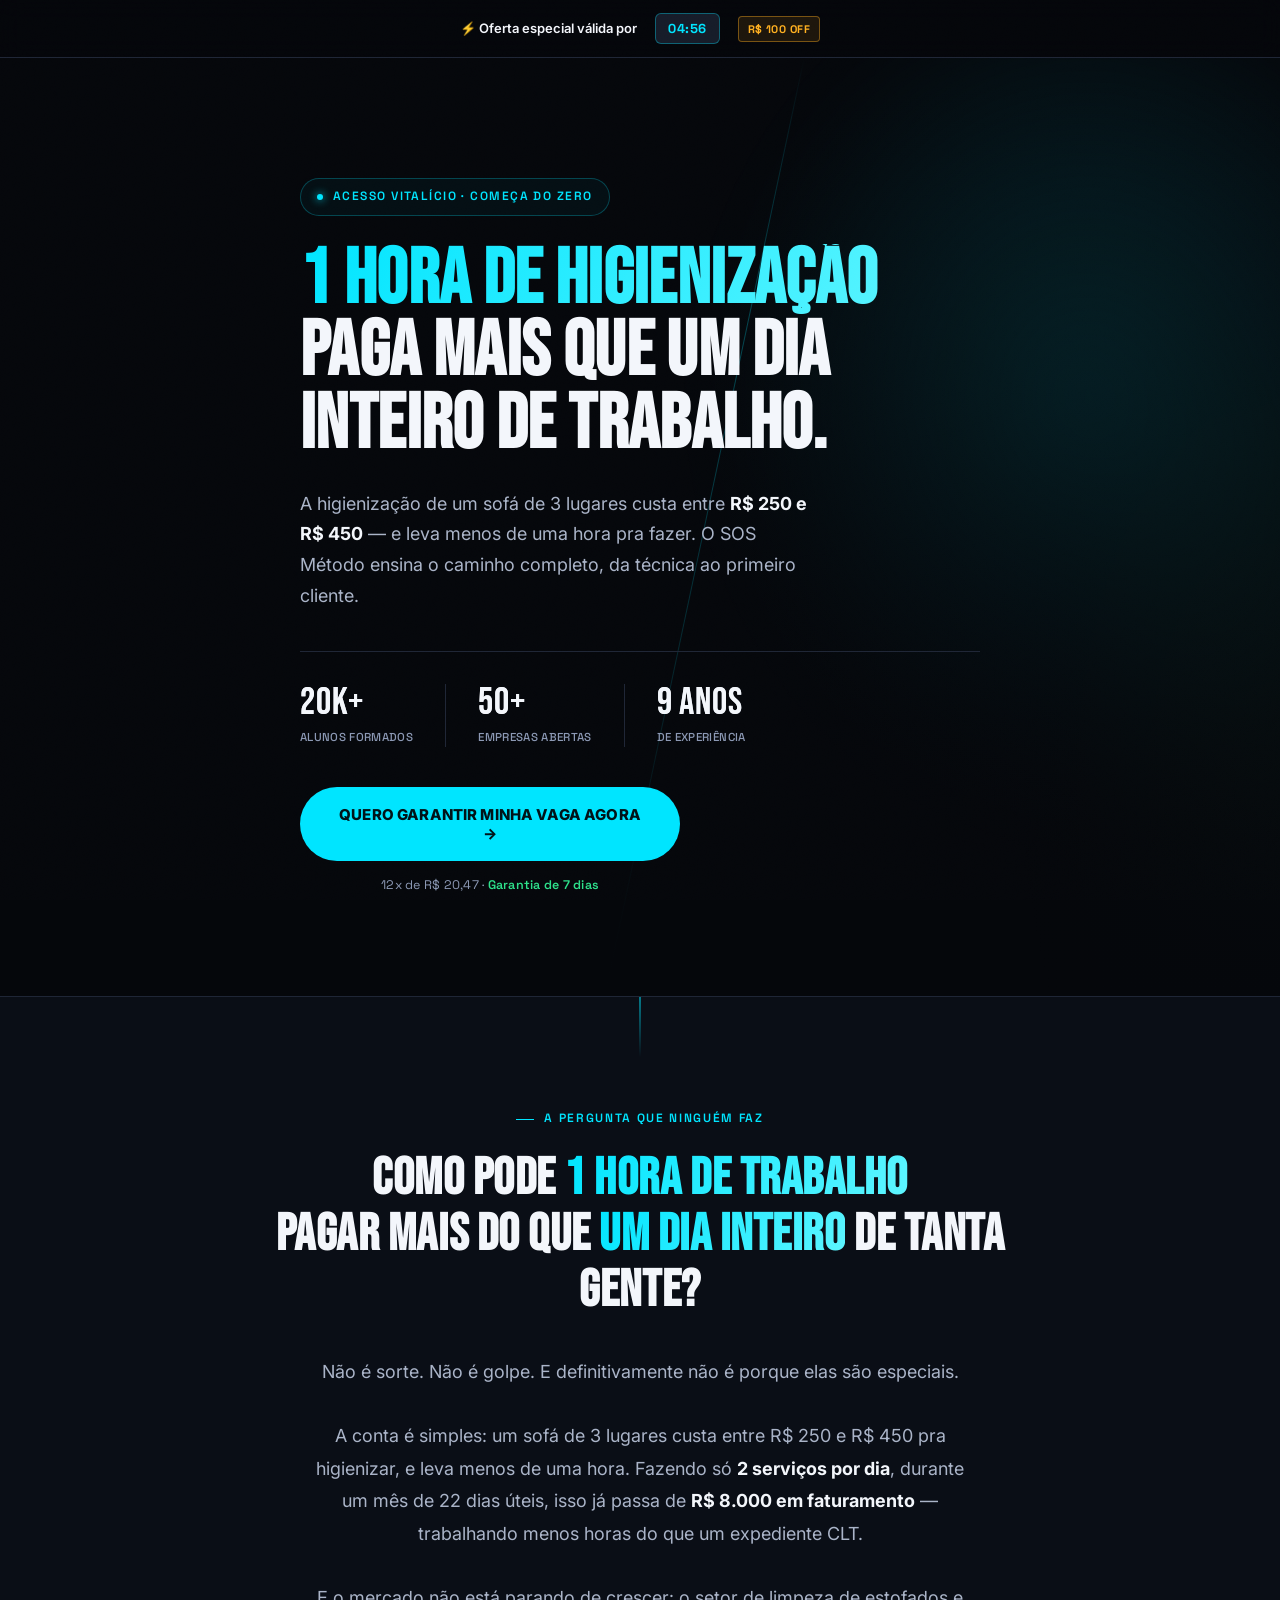
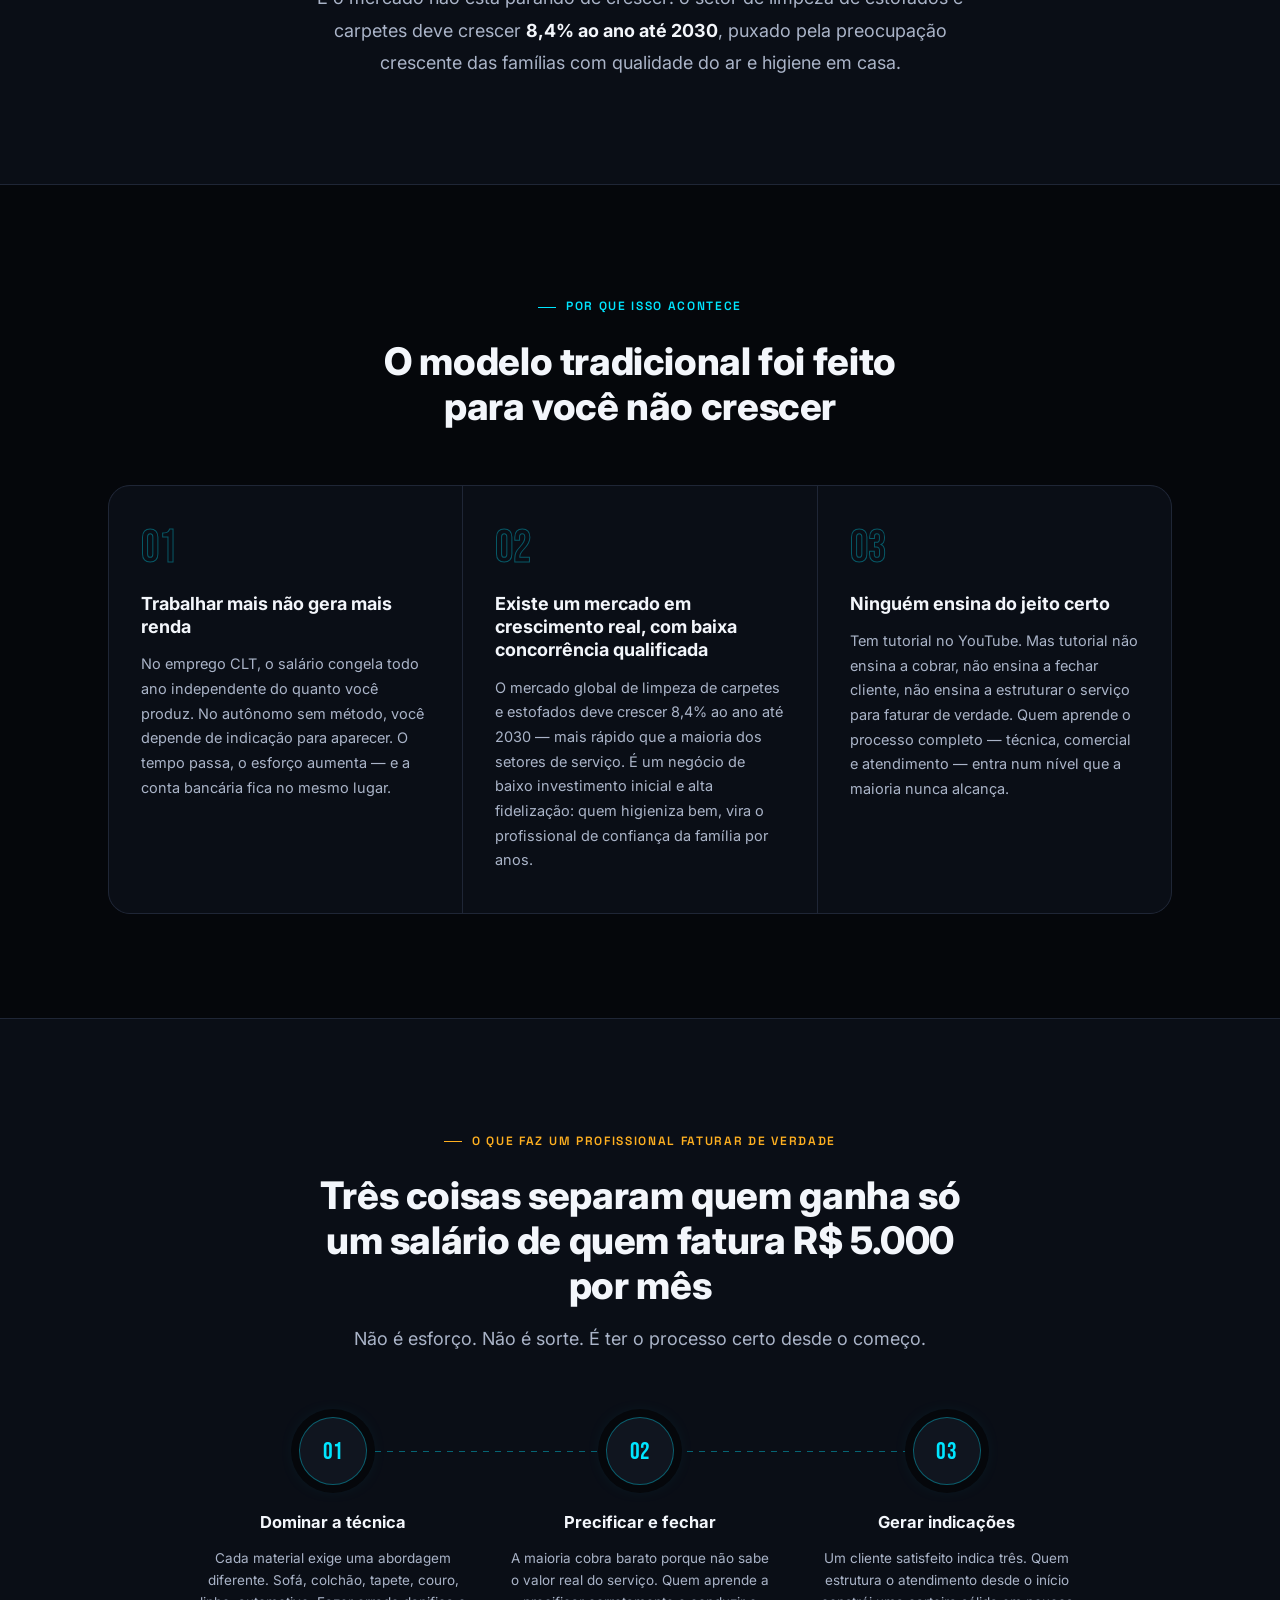
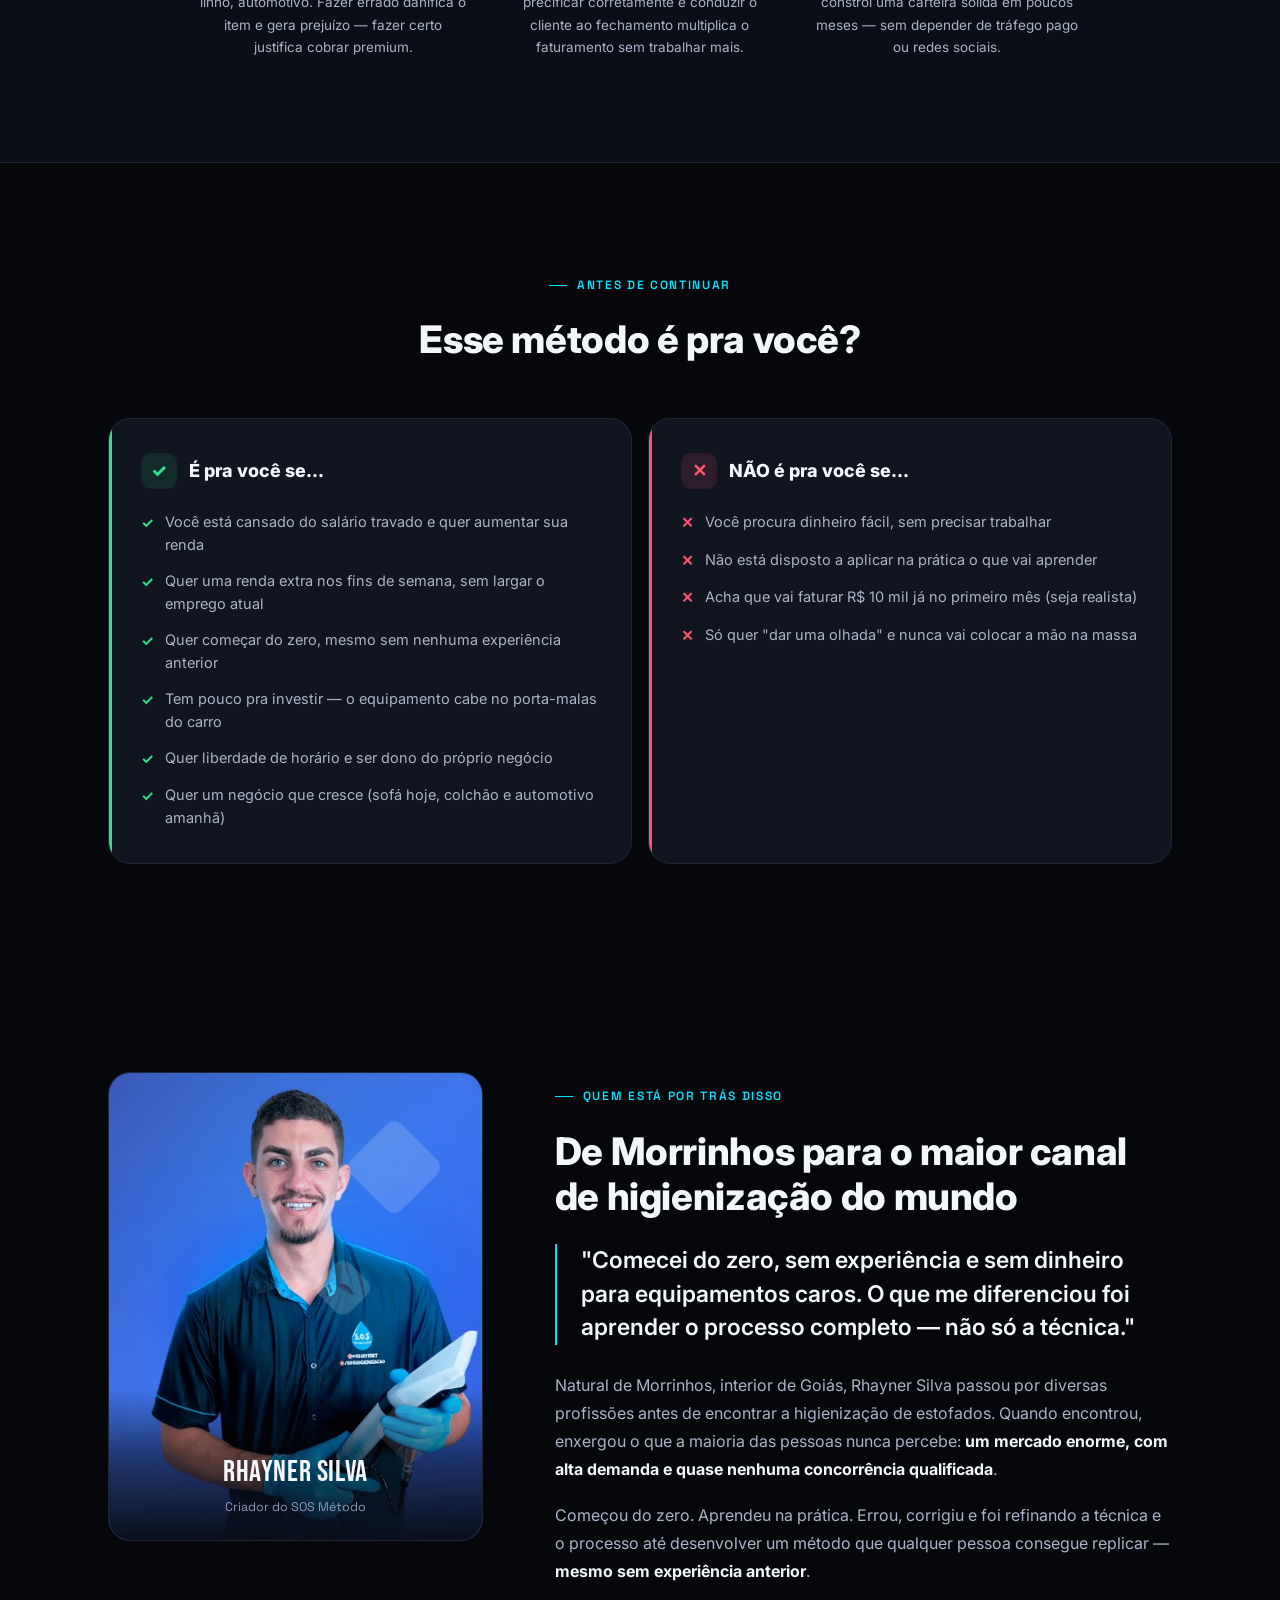
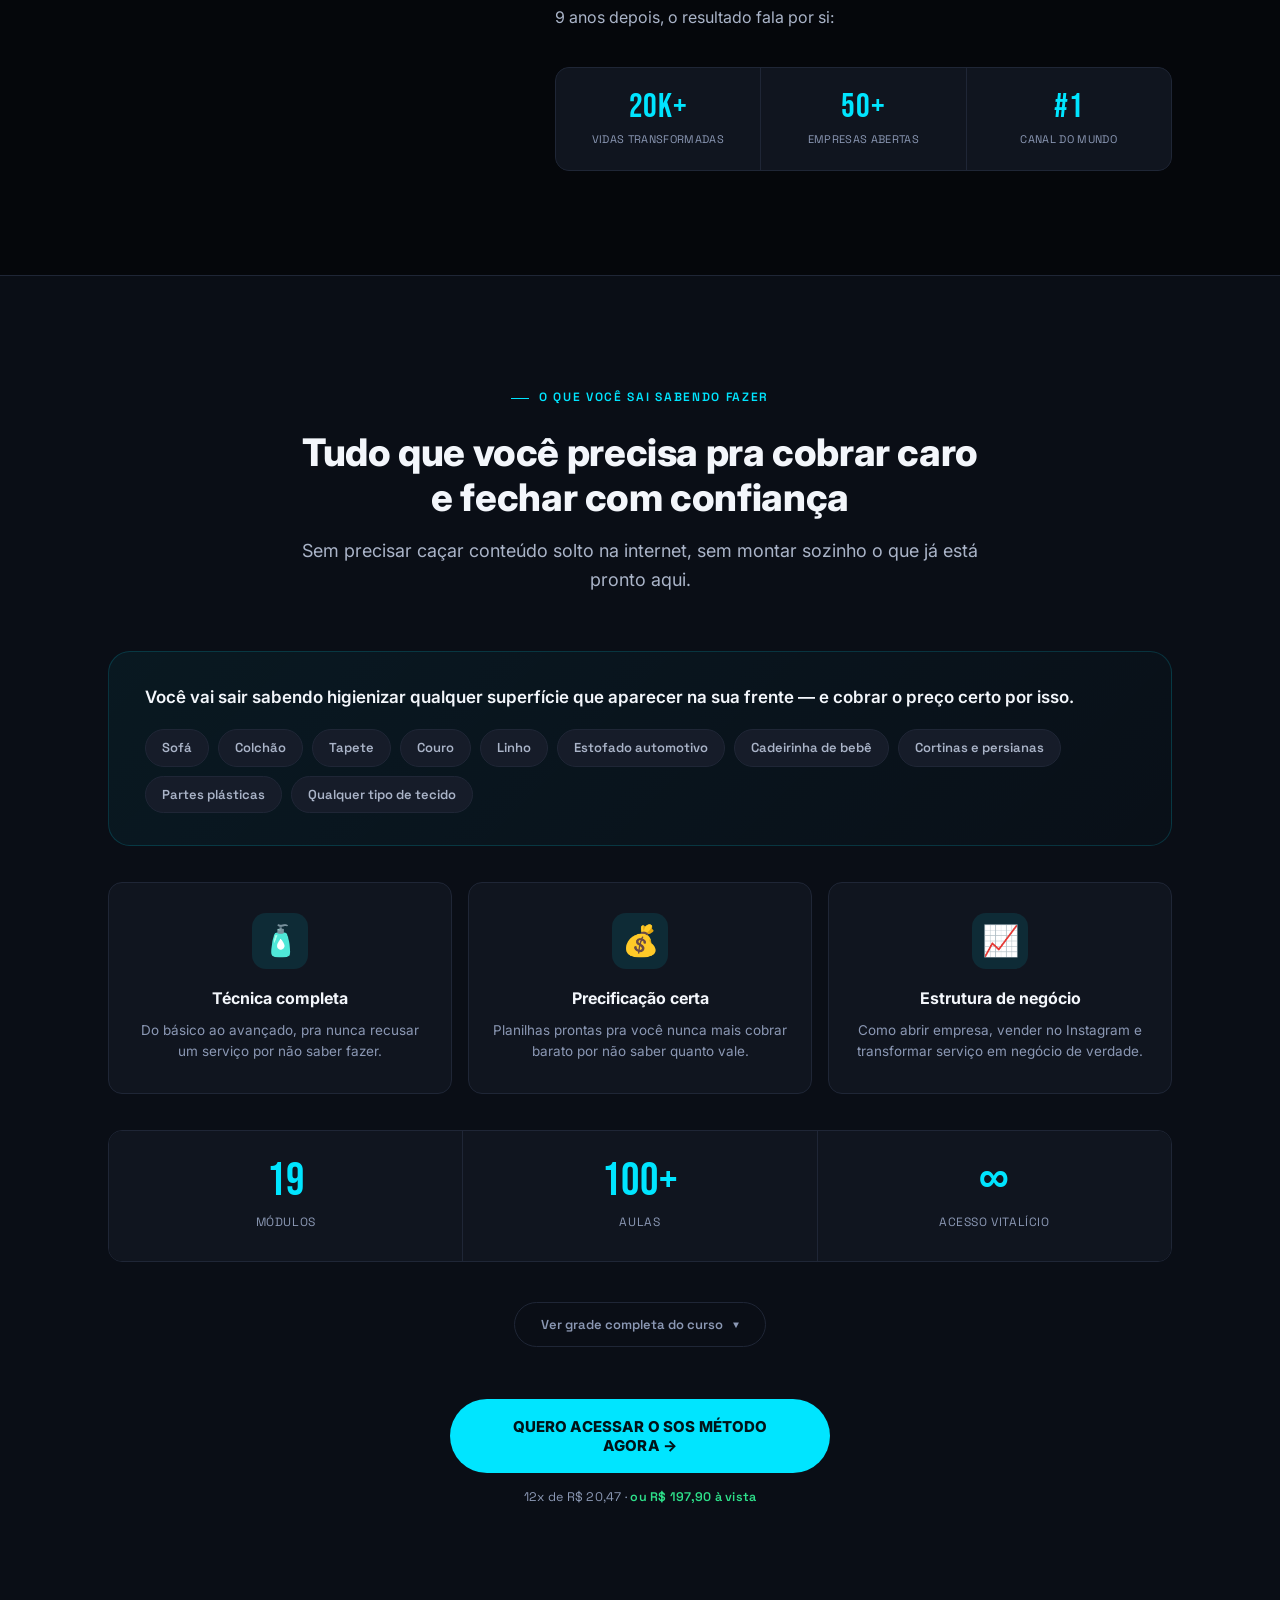
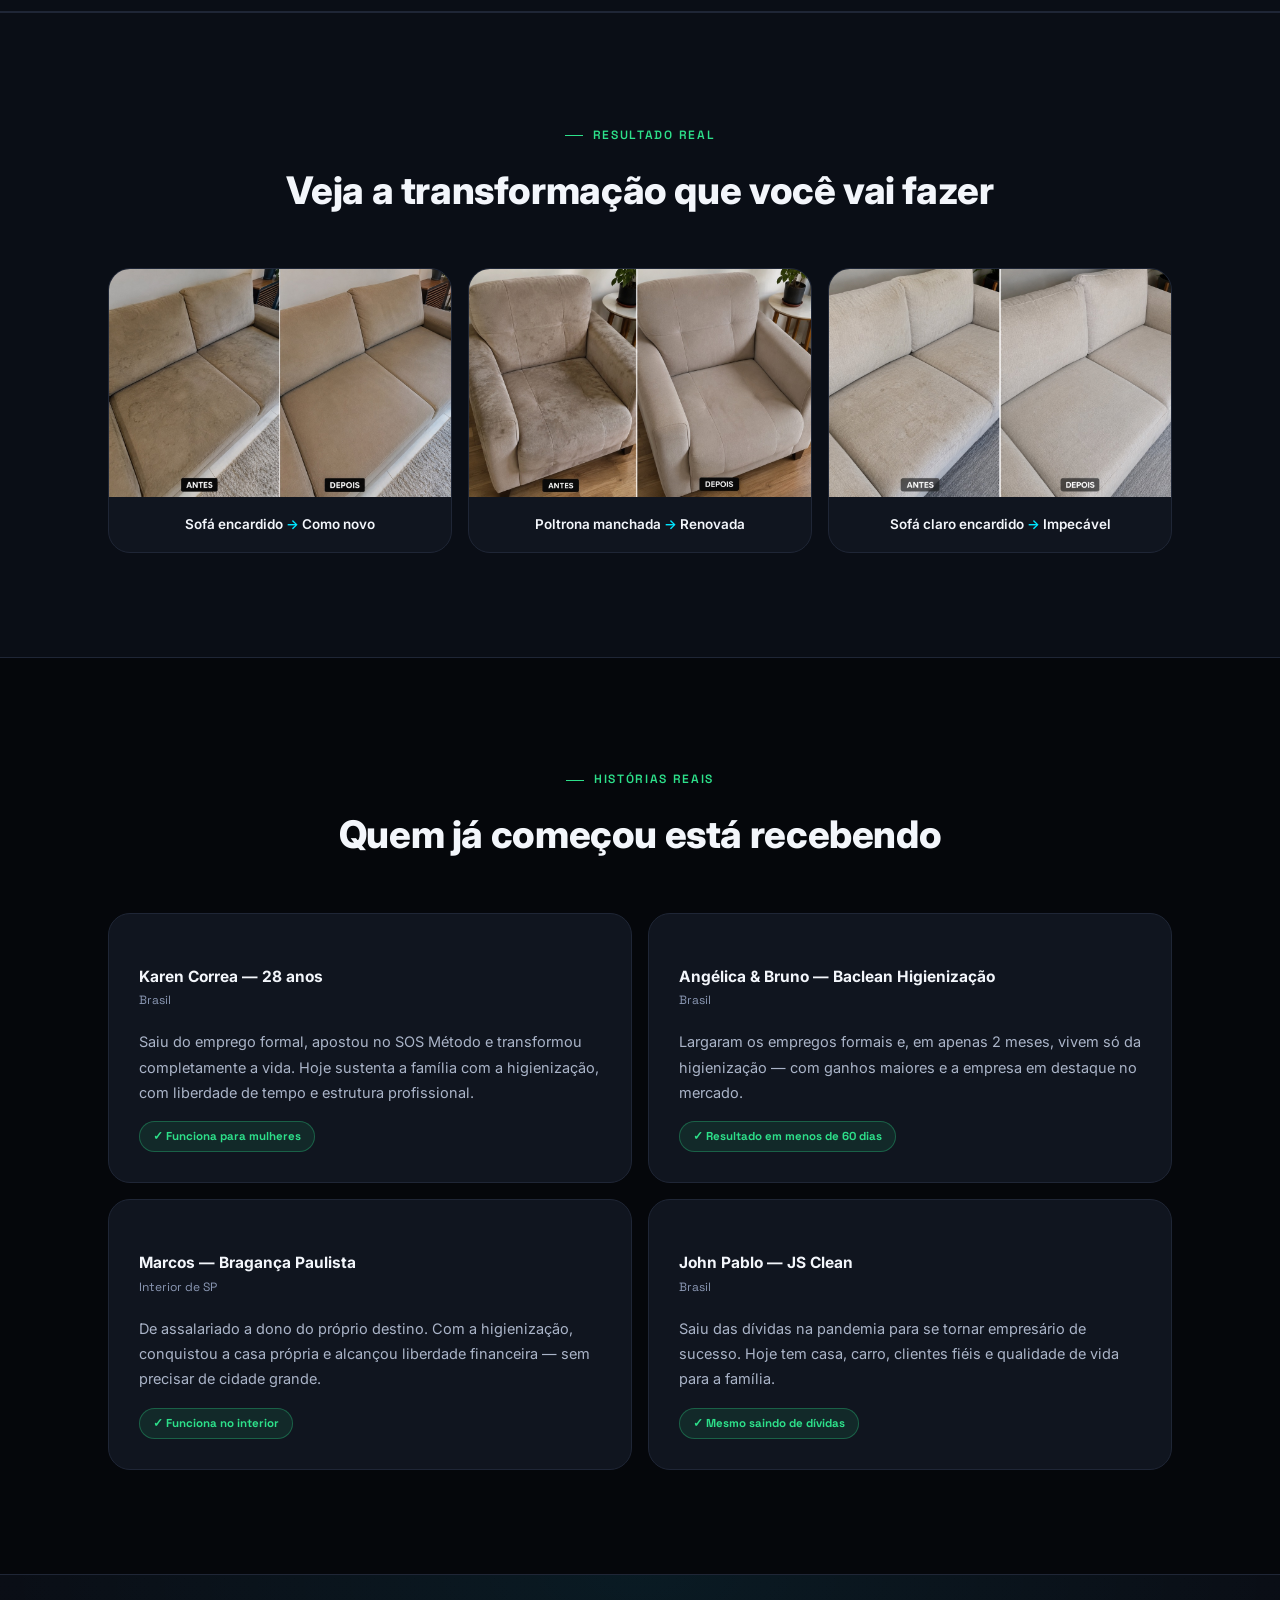
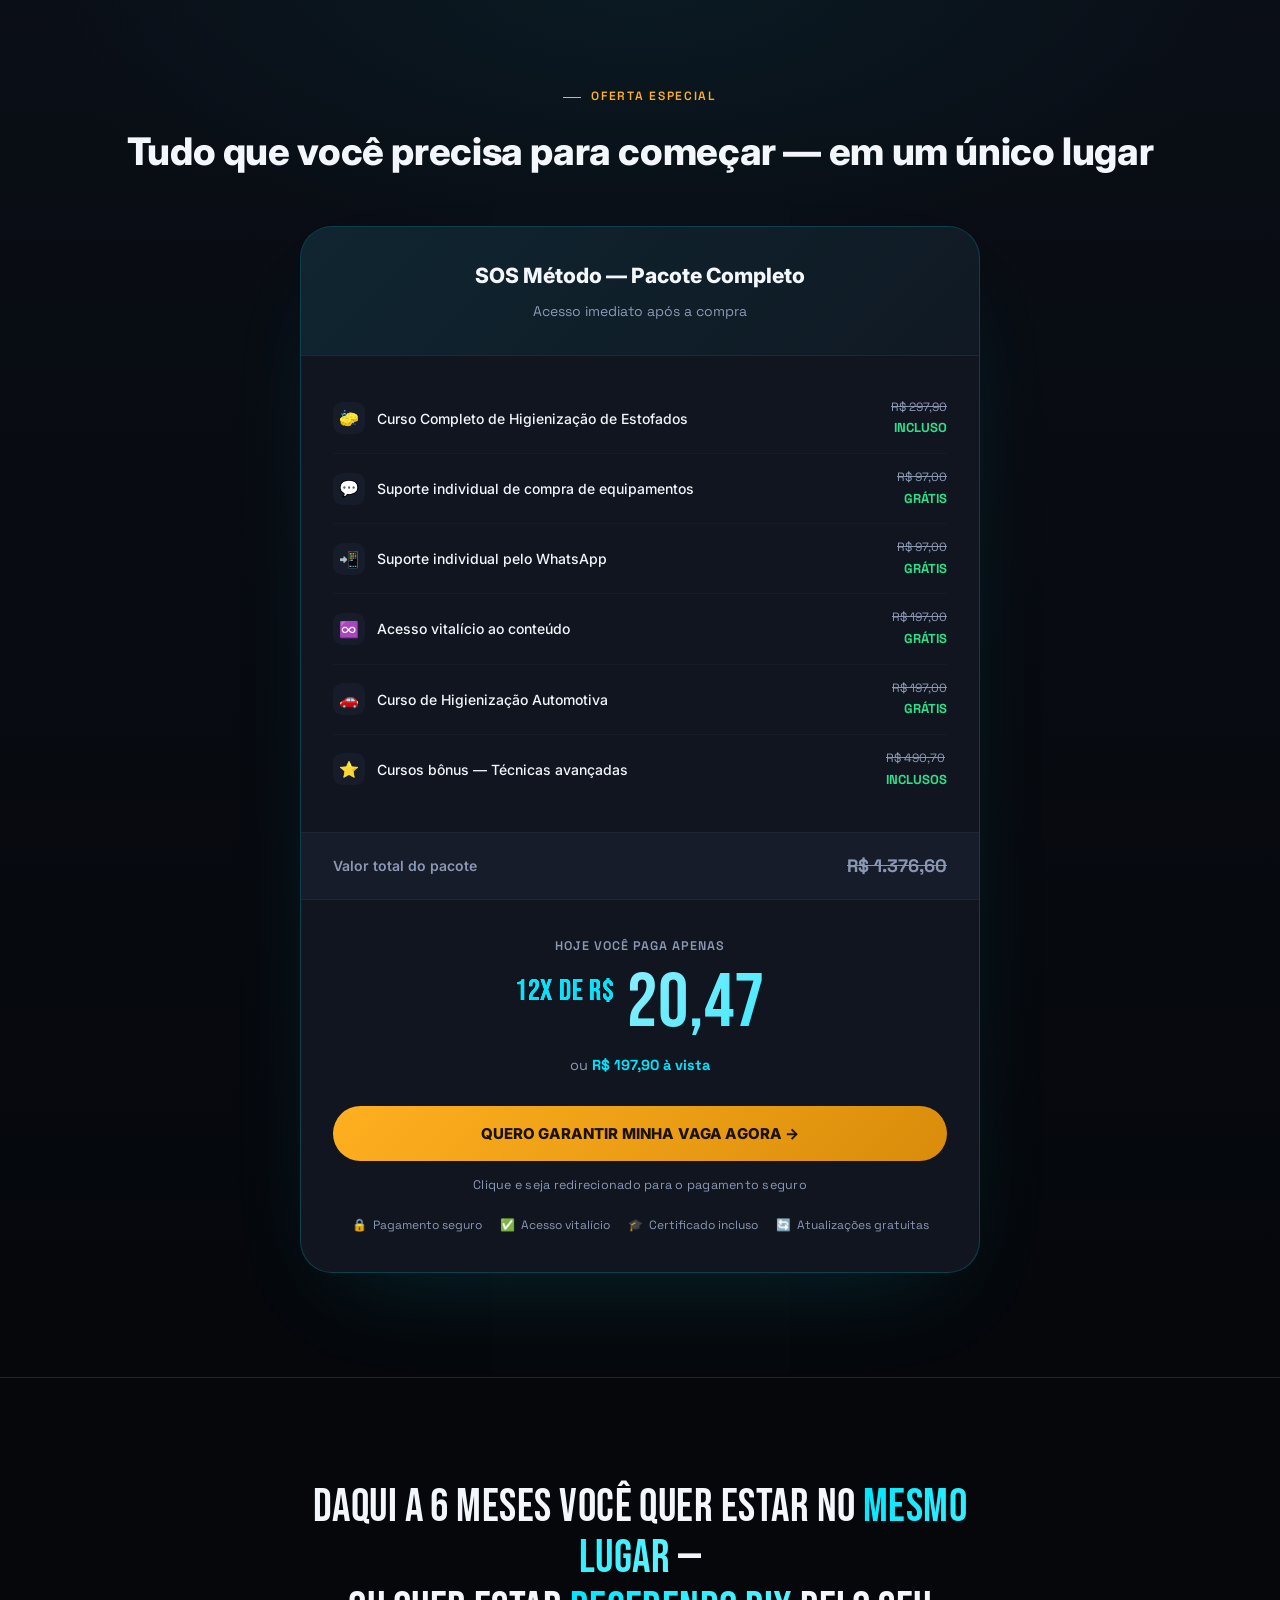
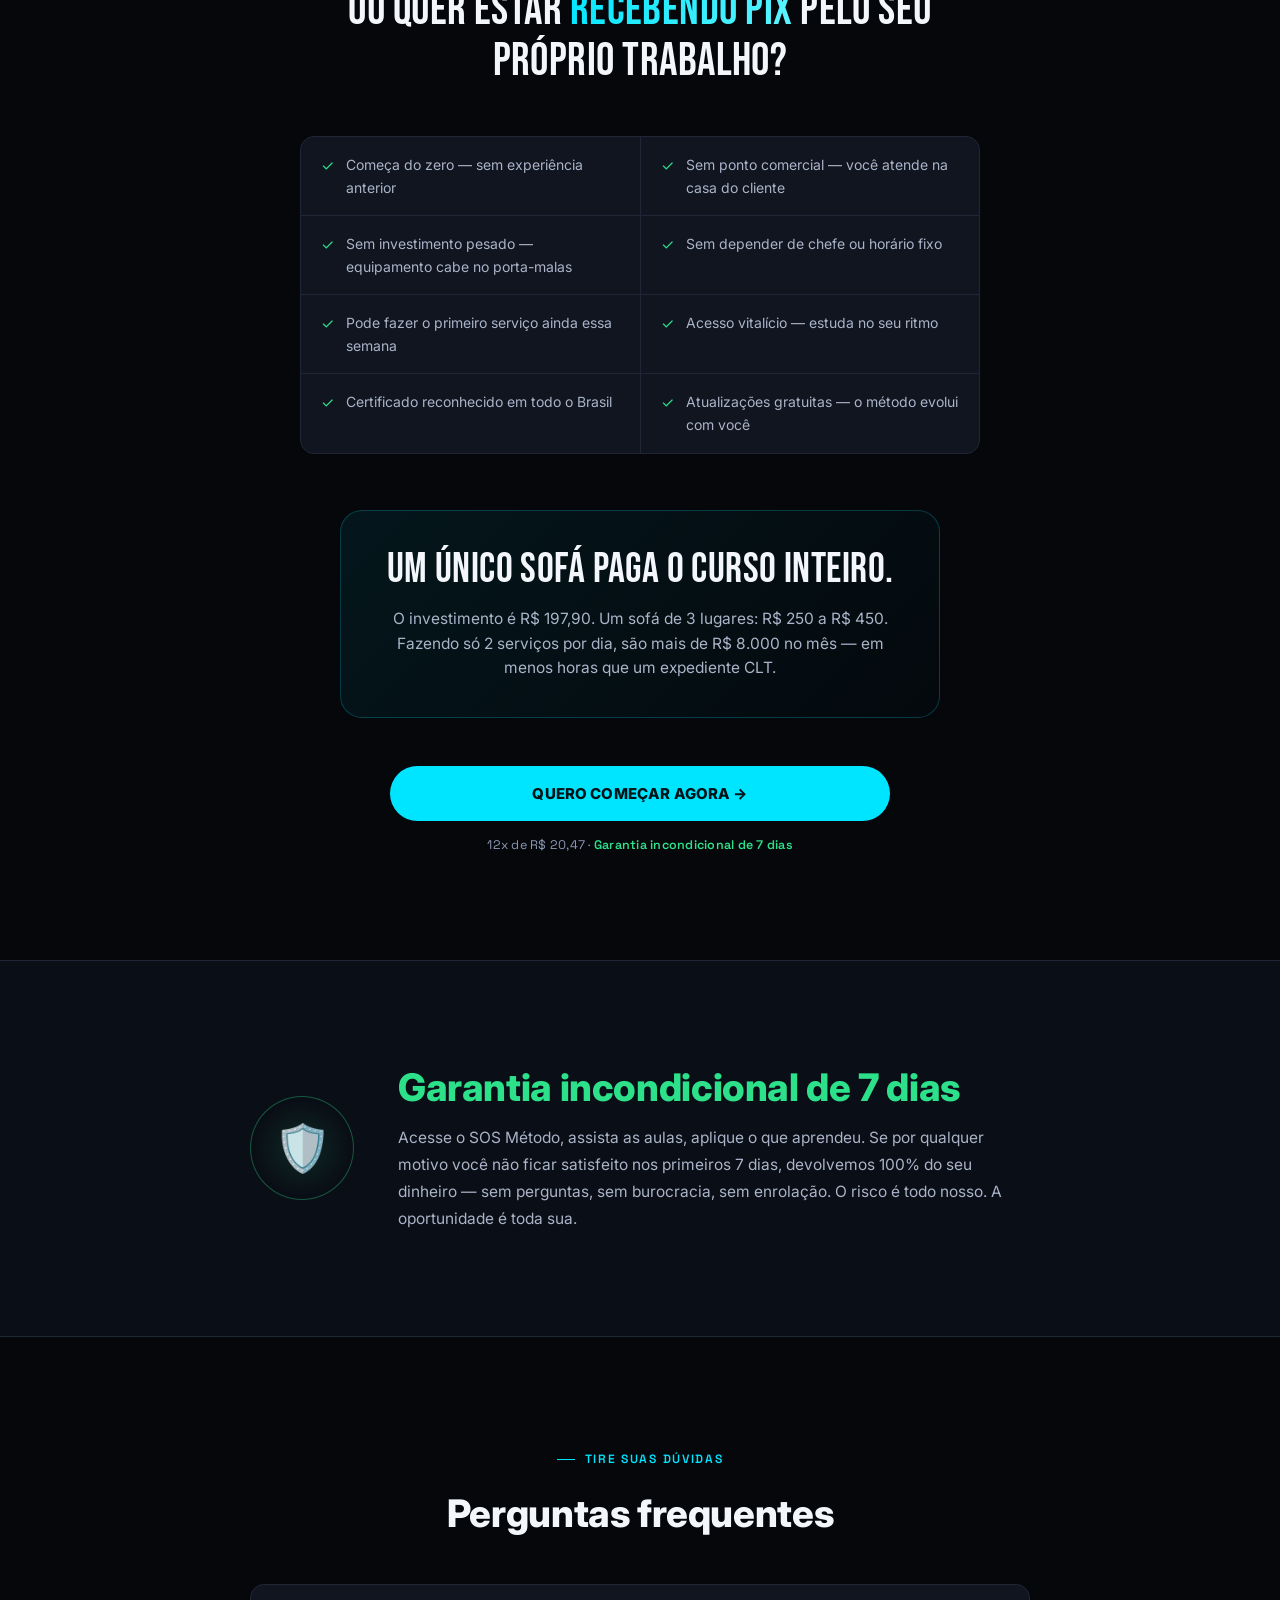
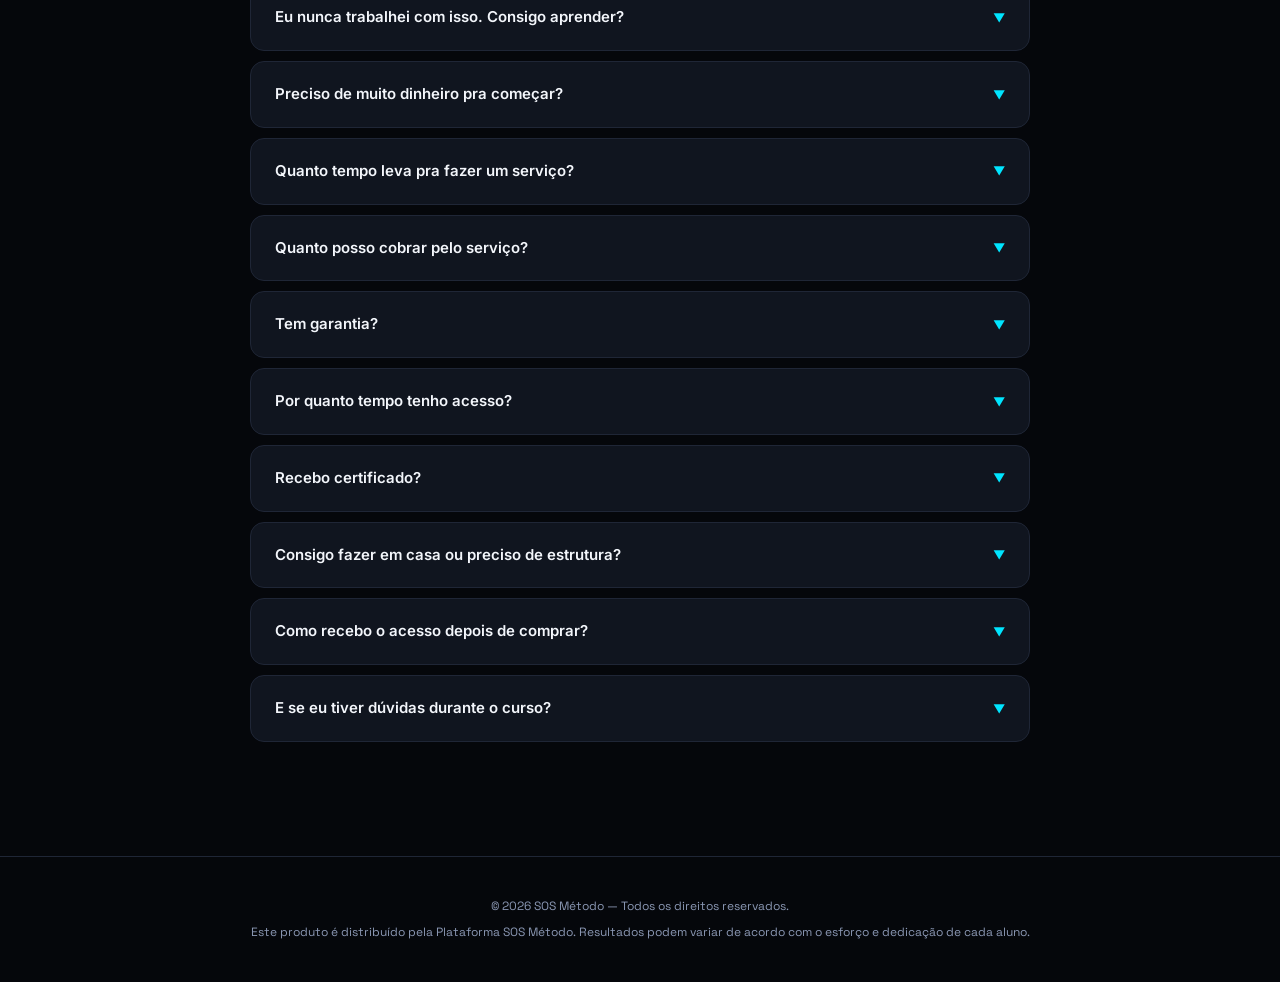
==== index.html @ 7d91fde2 "Ajusta bonus: remove CNPJ e Tapete, adiciona Acesso vitalicio, recalcula total Co-Authored-By: Claud" ====
<!DOCTYPE html>
<html lang="pt-BR">
<head>
<meta charset="UTF-8">
<meta name="viewport" content="width=device-width, initial-scale=1.0">
<title>SOS Método — De um sofá sujo a R$ 250 no bolso</title>
<meta name="description" content="Aprenda a higienizar sofás, colchões e estofados e fature de R$ 250 a R$ 450 por serviço — mesmo começando do zero. Método completo, do equipamento ao primeiro cliente, com acesso vitalício.">
<!-- Meta Pixel Code -->
<script>
!function(f,b,e,v,n,t,s)
{if(f.fbq)return;n=f.fbq=function(){n.callMethod?
n.callMethod.apply(n,arguments):n.queue.push(arguments)};
if(!f._fbq)f._fbq=n;n.push=n;n.loaded=!0;n.version='2.0';
n.queue=[];t=b.createElement(e);t.async=!0;
t.src=v;s=b.getElementsByTagName(e)[0];
s.parentNode.insertBefore(t,s)}(window, document,'script',
'https://connect.facebook.net/en_US/fbevents.js');
fbq('init', '424747819483688');
fbq('track', 'PageView');
</script>
<noscript><img height="1" width="1" style="display:none"
src="https://www.facebook.com/tr?id=424747819483688&ev=PageView&noscript=1"
/></noscript>
<!-- End Meta Pixel Code -->
<link rel="preconnect" href="https://fonts.googleapis.com">
<link rel="preconnect" href="https://fonts.gstatic.com" crossorigin>
<link rel="preload" as="image" href="bg-mobile.jpg" media="(max-width:768px)" fetchpriority="high">
<link rel="preload" as="style" href="https://fonts.googleapis.com/css2?family=Bebas+Neue&family=Space+Grotesk:wght@400;500;600;700&family=Inter:wght@400;500;600;700;800;900&display=swap" onload="this.onload=null;this.rel='stylesheet'">
<noscript><link rel="stylesheet" href="https://fonts.googleapis.com/css2?family=Bebas+Neue&family=Space+Grotesk:wght@400;500;600;700&family=Inter:wght@400;500;600;700;800;900&display=swap"></noscript>
<style>
/* ═══════════════════════════════════════════════════════
   DESIGN SYSTEM — SOS Método
═══════════════════════════════════════════════════════ */
:root{
  --void:      #05070b;
  --ink:       #0a0e16;
  --ink2:      #10151f;
  --ink3:      #161c29;
  --line:      #1f2636;
  --line-soft: #161b27;
  --text:      #aab4c8;
  --text-dim:  #8b98b4;
  --white:     #f3f6fb;
  --aqua:      #00e5ff;
  --aqua-deep: #00a8c4;
  --aqua-dim:  rgba(0,229,255,.10);
  --aqua-glow: rgba(0,229,255,.35);
  --gold:      #ffb020;
  --gold-deep: #d98c0a;
  --gold-dim:  rgba(255,176,32,.10);
  --green:     #2de08a;
  --green-dim: rgba(45,224,138,.10);
  --r-sm: 8px;
  --r-md: 14px;
  --r-lg: 22px;
  --r-xl: 32px;
  --ease: cubic-bezier(.16,1,.3,1);
}

*,*::before,*::after{box-sizing:border-box;margin:0;padding:0}
html{scroll-behavior:smooth;overflow-x:hidden}
body{
  background:var(--void);
  color:var(--text);
  font-family:'Inter',sans-serif;
  font-size:16px;
  line-height:1.65;
  -webkit-font-smoothing:antialiased;
  overflow-x:hidden;
  max-width:100%;
  position:relative;
}
img{max-width:100%;display:block}
a{color:inherit;text-decoration:none}
::selection{background:var(--aqua);color:#000}

body::before{
  content:'';
  position:fixed;inset:0;
  pointer-events:none;
  z-index:999;
  opacity:.035;
  background-image:url("data:image/svg+xml,%3Csvg xmlns='http://www.w3.org/2000/svg' width='120' height='120'%3E%3Cfilter id='n'%3E%3CfeTurbulence type='fractalNoise' baseFrequency='0.9' numOctaves='2' stitchTiles='stitch'/%3E%3C/filter%3E%3Crect width='100%25' height='100%25' filter='url(%23n)'/%3E%3C/svg%3E");
  mix-blend-mode:overlay;
}

.display{font-family:'Bebas Neue',sans-serif;letter-spacing:.01em;line-height:.96;color:var(--white)}
.mono{font-family:'Space Grotesk',monospace;letter-spacing:.02em}
h2{font-size:clamp(26px,3.4vw,38px);font-weight:800;color:var(--white);line-height:1.18;letter-spacing:-.01em}
p{color:var(--text)}
strong{color:var(--white);font-weight:700}

.wrap{max-width:1120px;margin:0 auto;padding:0 28px}
.wrap-sm{max-width:760px;margin:0 auto;padding:0 28px}
.center{text-align:center}
section{padding:104px 0;position:relative}

.eyebrow{
  display:inline-flex;align-items:center;gap:10px;
  font-family:'Space Grotesk',monospace;
  font-size:12px;font-weight:600;letter-spacing:.14em;
  text-transform:uppercase;color:var(--aqua);margin-bottom:22px;
}
.eyebrow::before{content:'';width:18px;height:1px;background:var(--aqua)}
.eyebrow.gold{color:var(--gold)}
.eyebrow.gold::before{background:var(--gold)}
.eyebrow.green{color:var(--green)}
.eyebrow.green::before{background:var(--green)}

.btn{
  position:relative;
  display:inline-flex;align-items:center;justify-content:center;gap:10px;
  background:var(--aqua);
  color:#001318;font-weight:800;font-size:15px;
  padding:18px 36px;border-radius:100px;
  border:none;cursor:pointer;
  transition:transform .25s var(--ease), box-shadow .25s var(--ease);
  width:100%;letter-spacing:.01em;font-family:'Inter',sans-serif;
  box-shadow:0 0 0 0 rgba(0,229,255,0);
}
.btn::after{
  content:'';position:absolute;inset:-2px;border-radius:100px;
  background:linear-gradient(135deg,var(--aqua),var(--green));
  opacity:0;z-index:-1;transition:opacity .3s;
}
.btn:hover{transform:translateY(-2px);box-shadow:0 8px 32px rgba(0,229,255,.35)}
.btn:hover::after{opacity:.5}
.btn.gold{background:linear-gradient(135deg,var(--gold),var(--gold-deep));color:#1a1100}
.btn.gold:hover{box-shadow:0 8px 32px rgba(255,176,32,.4)}

.btn-sub{text-align:center;margin-top:14px;font-size:12.5px;color:var(--text-dim);font-family:'Space Grotesk',monospace;letter-spacing:.02em}
.btn-sub span{color:var(--green);font-weight:600}

.reveal{opacity:0;transform:translateY(32px);transition:opacity .8s var(--ease), transform .8s var(--ease)}
.reveal.visible{opacity:1;transform:translateY(0)}
.reveal-stagger.visible{transition-delay:var(--d,0s)}
@media (prefers-reduced-motion: reduce){.reveal{opacity:1;transform:none;transition:none}}

/* TOPBAR */
#topbar{
  border-bottom:1px solid var(--line);
  padding:13px 24px;
  display:flex;align-items:center;justify-content:center;gap:18px;
  font-size:13px;font-weight:600;color:var(--white);
  position:sticky;top:0;z-index:100;
  backdrop-filter:blur(12px);
  background:rgba(5,7,11,.85);
}
#topbar .timer{
  font-family:'Space Grotesk',monospace;
  background:var(--ink3);border:1px solid var(--aqua-glow);color:var(--aqua);
  font-weight:700;padding:4px 12px;border-radius:6px;
  font-size:13px;font-variant-numeric:tabular-nums;letter-spacing:.04em;
}
#topbar .tag-off{
  font-family:'Space Grotesk',monospace;
  background:var(--gold-dim);border:1px solid rgba(255,176,32,.4);color:var(--gold);
  font-size:11px;font-weight:700;padding:3px 9px;border-radius:4px;letter-spacing:.04em;
}

/* HERO */
#hero{position:relative;overflow:hidden;padding:120px 0 100px;min-height:92vh;display:flex;align-items:center}
.hero-sweep{
  position:absolute;top:-20%;right:-15%;width:75%;height:140%;
  background:
    radial-gradient(ellipse 60% 50% at 60% 40%, rgba(0,229,255,.16) 0%, transparent 65%),
    radial-gradient(ellipse 40% 60% at 80% 70%, rgba(45,224,138,.08) 0%, transparent 60%);
  filter:blur(40px);pointer-events:none;
  animation:sweepDrift 18s ease-in-out infinite alternate;
}
@keyframes sweepDrift{0%{transform:translate(0,0) scale(1)}100%{transform:translate(-3%,2%) scale(1.05)}}
.hero-sweep-line{
  position:absolute;top:0;left:55%;width:1px;height:100%;
  background:linear-gradient(180deg,transparent,rgba(0,229,255,.4) 30%,rgba(0,229,255,.4) 70%,transparent);
  transform:skewX(-12deg);pointer-events:none;
}
#hero::before{content:'';position:absolute;inset:0;background:linear-gradient(180deg,transparent 0%,var(--void) 100%);pointer-events:none;z-index:1}
.hero-grid{display:grid;grid-template-columns:1fr;max-width:680px;gap:0;position:relative;z-index:2}
.hero-kicker{
  display:inline-flex;align-items:center;gap:10px;
  font-family:'Space Grotesk',monospace;
  font-size:12px;font-weight:600;letter-spacing:.12em;text-transform:uppercase;
  color:var(--aqua);margin-bottom:28px;padding:8px 16px;
  border:1px solid rgba(0,229,255,.25);border-radius:100px;background:rgba(0,229,255,.04);width:fit-content;
}
.hero-kicker .dot{width:6px;height:6px;background:var(--aqua);border-radius:50%;box-shadow:0 0 8px var(--aqua);animation:pulse 2s ease-in-out infinite}
@keyframes pulse{0%,100%{opacity:1;transform:scale(1)}50%{opacity:.4;transform:scale(.7)}}
.hero-headline{font-family:'Bebas Neue',sans-serif;font-size:clamp(48px,6vw,80px);letter-spacing:.005em;line-height:.94;color:var(--white);margin-bottom:28px}
.hero-headline .accent{
  background:linear-gradient(120deg,var(--aqua) 0%,#5ff5ff 50%,var(--aqua) 100%);
  background-size:200% auto;-webkit-background-clip:text;background-clip:text;-webkit-text-fill-color:transparent;
  animation:shineText 6s linear infinite;display:block;
}
@keyframes shineText{to{background-position:200% center}}
.hero-sub{font-size:18px;line-height:1.7;color:var(--text);max-width:520px;margin-bottom:40px}
.hero-sub strong{color:var(--white)}
.hero-stats{display:flex;gap:0;margin-bottom:40px;padding-top:32px;border-top:1px solid var(--line)}
.stat-item{padding-right:32px;margin-right:32px;border-right:1px solid var(--line)}
.stat-item:last-child{border-right:none;margin-right:0;padding-right:0}
.stat-item .num{font-family:'Bebas Neue',sans-serif;font-size:38px;letter-spacing:.02em;color:var(--white);line-height:1;background:linear-gradient(135deg,var(--white),var(--text));-webkit-background-clip:text;background-clip:text}
.stat-item .lbl{font-family:'Space Grotesk',monospace;font-size:11.5px;color:var(--text-dim);font-weight:500;margin-top:6px;letter-spacing:.03em;text-transform:uppercase}
.hero-cta-wrap{max-width:380px}

/* PARADOX */
#paradox{background:var(--ink);border-top:1px solid var(--line);border-bottom:1px solid var(--line);position:relative}
#paradox::before{content:'';position:absolute;top:0;left:50%;transform:translateX(-50%);width:1px;height:60px;background:linear-gradient(180deg,var(--aqua),transparent)}
.paradox-inner{max-width:820px;margin:0 auto;padding:0 28px;text-align:center}
.paradox-question{font-family:'Bebas Neue',sans-serif;font-size:clamp(30px,4.4vw,52px);letter-spacing:.01em;line-height:1.08;color:var(--white);margin-bottom:36px}
.paradox-question em{font-style:normal;background:linear-gradient(120deg,var(--aqua),#5ff5ff);-webkit-background-clip:text;background-clip:text;-webkit-text-fill-color:transparent}
.paradox-body{font-size:18px;line-height:1.8;color:var(--text);max-width:660px;margin:0 auto}
.paradox-body strong{color:var(--white)}

/* TESE */
#tese{background:var(--void)}
#tese .tese-grid{display:grid;grid-template-columns:1fr 1fr 1fr;gap:1px;margin-top:56px;background:var(--line);border-radius:var(--r-lg);overflow:hidden;border:1px solid var(--line)}
.tese-card{background:var(--ink);padding:40px 32px;position:relative;transition:background .3s}
.tese-card:hover{background:var(--ink2)}
.tese-card .tnum{font-family:'Bebas Neue',sans-serif;font-size:46px;color:transparent;-webkit-text-stroke:1px rgba(0,229,255,.35);line-height:1;margin-bottom:20px;display:block}
.tese-card h3{margin:0 0 14px;font-size:18px;color:var(--white);font-weight:700;line-height:1.3}
.tese-card p{font-size:14.5px;line-height:1.7}

/* MECANISMO */
#mecanismo{background:var(--ink);border-top:1px solid var(--line);border-bottom:1px solid var(--line);position:relative}
.mec-intro{max-width:680px;margin:0 auto 64px;text-align:center}
.mec-intro p{font-size:18px;margin-top:16px}
.mec-steps{display:grid;grid-template-columns:1fr 1fr 1fr;gap:0;max-width:920px;margin:0 auto;position:relative}
.mec-steps::before{content:'';position:absolute;top:34px;left:calc(16.6% + 18px);right:calc(16.6% + 18px);height:1px;background:repeating-linear-gradient(90deg,var(--aqua) 0 6px,transparent 6px 12px);opacity:.4;z-index:0}
.mec-step{text-align:center;padding:0 20px;position:relative;z-index:1}
.mec-step-circle{
  width:68px;height:68px;border-radius:50%;background:var(--ink2);border:1px solid var(--aqua-glow);
  display:flex;align-items:center;justify-content:center;margin:0 auto 24px;
  font-family:'Bebas Neue',sans-serif;font-size:24px;color:var(--aqua);letter-spacing:.02em;
  box-shadow:0 0 0 8px var(--void), 0 0 24px -8px var(--aqua-glow);transition:transform .3s var(--ease), box-shadow .3s;
}
.mec-step:hover .mec-step-circle{transform:scale(1.08);box-shadow:0 0 0 8px var(--void), 0 0 32px -4px var(--aqua-glow)}
.mec-step h3{font-size:16.5px;margin-bottom:10px;color:var(--white);font-weight:700}
.mec-step p{font-size:13.5px;line-height:1.65}

/* STORY */
#story{background:var(--void)}
#story .story-grid{display:grid;grid-template-columns:.85fr 1.4fr;gap:72px;align-items:start}
.story-avatar{position:relative;background:linear-gradient(165deg,var(--ink2),var(--ink));border:1px solid var(--line);border-radius:var(--r-lg);overflow:hidden;aspect-ratio:4/5;display:flex;align-items:center;justify-content:center;flex-direction:column;gap:18px}
.story-avatar::before{content:'';position:absolute;inset:0;background:radial-gradient(ellipse 80% 60% at 50% 20%,rgba(0,229,255,.1),transparent 70%);z-index:1;pointer-events:none}
.story-photo{position:absolute;inset:0;width:100%;height:100%;object-fit:cover;object-position:center top;z-index:0}
.story-avatar-caption{position:absolute;left:0;right:0;bottom:0;z-index:2;padding:60px 20px 22px;text-align:center;background:linear-gradient(180deg,transparent,rgba(5,7,11,.55) 45%,rgba(5,7,11,.92))}
.story-avatar-icon{font-size:80px;position:relative;filter:drop-shadow(0 8px 24px rgba(0,229,255,.25))}
.story-avatar-name{font-family:'Bebas Neue',sans-serif;font-size:30px;letter-spacing:.02em;color:var(--white);position:relative}
.story-avatar-role{font-size:12.5px;color:var(--text-dim);text-align:center;padding:0 20px;position:relative;font-family:'Space Grotesk',monospace}
.story-content{padding-top:6px}
.story-content .quote{font-size:23px;font-weight:600;color:var(--white);line-height:1.45;margin:26px 0;padding-left:24px;border-left:2px solid var(--aqua);font-family:'Inter',sans-serif}
.story-content p{font-size:16px;margin-bottom:18px;line-height:1.75}
.story-numbers{display:grid;grid-template-columns:1fr 1fr 1fr;gap:1px;margin-top:36px;background:var(--line);border-radius:var(--r-md);overflow:hidden;border:1px solid var(--line)}
.story-num{background:var(--ink2);padding:22px 16px;text-align:center}
.story-num .n{font-family:'Bebas Neue',sans-serif;font-size:34px;letter-spacing:.02em;color:var(--aqua);line-height:1}
.story-num .l{font-size:11px;color:var(--text-dim);margin-top:6px;font-family:'Space Grotesk',monospace;text-transform:uppercase;letter-spacing:.03em}

/* PRODUTO */
#produto{background:var(--ink);border-top:1px solid var(--line);border-bottom:1px solid var(--line)}
.produto-header{text-align:center;max-width:700px;margin:0 auto 56px}
.produto-header p{font-size:18px;margin-top:16px}
.cobertura-box{background:linear-gradient(135deg,rgba(0,229,255,.05),rgba(0,229,255,.01));border:1px solid rgba(0,229,255,.16);border-radius:var(--r-lg);padding:32px 36px;margin-bottom:36px}
.cobertura-box .lead{font-size:17px;color:var(--white);font-weight:600;margin-bottom:18px;line-height:1.6}
.cobertura-tags{display:flex;flex-wrap:wrap;gap:9px}
.cobertura-tag{background:var(--ink3);border:1px solid var(--line);color:var(--text);font-size:13px;font-weight:600;padding:7px 16px;border-radius:100px;font-family:'Space Grotesk',monospace;transition:border-color .2s, color .2s}
.cobertura-tag:hover{border-color:var(--aqua);color:var(--white)}
.capacidades{display:grid;grid-template-columns:repeat(3,1fr);gap:16px;margin-bottom:36px}
.cap-card{background:var(--ink2);border:1px solid var(--line);border-radius:var(--r-md);padding:30px 24px;text-align:center;transition:border-color .25s,transform .25s}
.cap-card:hover{border-color:rgba(0,229,255,.35);transform:translateY(-3px)}
.cap-icon{font-size:30px;margin-bottom:16px;width:56px;height:56px;background:var(--aqua-dim);border-radius:14px;display:flex;align-items:center;justify-content:center;margin-inline:auto}
.cap-card h3{font-size:16px;margin-bottom:8px;color:var(--white);font-weight:700}
.cap-card p{font-size:13.5px;color:var(--text-dim);line-height:1.6}
.produto-stats{display:flex;gap:0;border:1px solid var(--line);border-radius:var(--r-md);overflow:hidden;margin-bottom:40px}
.produto-stat{flex:1;padding:28px;text-align:center;border-right:1px solid var(--line);background:var(--ink2)}
.produto-stat:last-child{border-right:none}
.produto-stat .n{font-family:'Bebas Neue',sans-serif;font-size:46px;letter-spacing:.02em;color:var(--aqua);line-height:1}
.produto-stat .l{font-size:12px;color:var(--text-dim);margin-top:8px;text-transform:uppercase;letter-spacing:.05em;font-family:'Space Grotesk',monospace}
.grade-toggle-wrap{text-align:center;margin-bottom:8px}
.grade-toggle{display:inline-flex;align-items:center;gap:10px;background:transparent;border:1px solid var(--line);color:var(--text-dim);font-family:'Space Grotesk',monospace;font-size:13px;font-weight:600;padding:13px 26px;border-radius:100px;cursor:pointer;transition:all .25s}
.grade-toggle:hover{border-color:var(--aqua);color:var(--white)}
.grade-toggle .chev{transition:transform .3s;font-size:10px}
.grade-toggle.open .chev{transform:rotate(180deg)}
.grade-panel{max-height:0;overflow:hidden;transition:max-height .5s var(--ease)}
.grade-panel.open{max-height:8000px;margin-top:28px}
.curriculum{max-width:780px;margin:0 auto}
.mod-item{background:var(--ink2);border:1px solid var(--line);border-radius:var(--r-md);margin-bottom:10px;overflow:hidden;transition:border-color .25s}
.mod-item:hover{border-color:rgba(0,229,255,.3)}
.mod-head{display:flex;align-items:center;gap:18px;padding:20px 24px;cursor:pointer;user-select:none}
.mod-head:hover{background:rgba(0,229,255,.03)}
.mod-badge{background:linear-gradient(135deg,var(--aqua),var(--aqua-deep));color:#001318;font-family:'Bebas Neue',sans-serif;font-size:15px;letter-spacing:.02em;padding:8px 14px;border-radius:8px;min-width:46px;text-align:center;flex-shrink:0}
.mod-info{flex:1;min-width:0}
.mod-title{color:var(--white);font-size:15px;font-weight:700;margin-bottom:3px}
.mod-count{color:var(--text-dim);font-size:12.5px;font-family:'Space Grotesk',monospace}
.mod-arrow{color:var(--aqua);width:30px;height:30px;border-radius:8px;background:var(--aqua-dim);display:flex;align-items:center;justify-content:center;font-size:11px;transition:transform .3s;flex-shrink:0}
.mod-item.open .mod-arrow{transform:rotate(180deg)}
.mod-body{max-height:0;overflow:hidden;transition:max-height .35s ease;background:var(--ink)}
.mod-item.open .mod-body{max-height:1200px;border-top:1px solid var(--line)}
.mod-lessons{padding:18px 24px}
.lesson-row{display:flex;align-items:center;gap:12px;padding:11px 16px;background:var(--ink2);border:1px solid transparent;border-radius:8px;color:var(--text);font-size:13.5px;margin-bottom:7px;transition:all .2s}
.lesson-row:last-child{margin-bottom:0}
.lesson-row:hover{background:rgba(0,229,255,.05);border-color:rgba(0,229,255,.2);color:var(--white)}
.lesson-dot{width:5px;height:5px;background:var(--aqua);border-radius:50%;flex-shrink:0}
.mod-hidden-group{display:none}
.mod-hidden-group.visible{display:block;animation:modFade .4s ease}
@keyframes modFade{from{opacity:0;transform:translateY(14px)}to{opacity:1;transform:translateY(0)}}
.view-more-btn{display:block;margin:20px auto 0;background:transparent;color:var(--aqua);border:1px solid rgba(0,229,255,.3);padding:13px 30px;border-radius:100px;font-family:'Space Grotesk',monospace;font-size:13px;font-weight:600;cursor:pointer;transition:all .2s}
.view-more-btn:hover{background:var(--aqua-dim);border-color:var(--aqua)}
.view-more-btn.gone{display:none}

/* PROVA SOCIAL */
#prova{background:var(--void)}
#prova .provas-grid{display:grid;grid-template-columns:1fr 1fr;gap:16px;margin-top:56px}
.prova-card{background:var(--ink2);border:1px solid var(--line);border-radius:var(--r-lg);padding:30px;position:relative;transition:border-color .25s,transform .25s}
.prova-card:hover{border-color:rgba(45,224,138,.3);transform:translateY(-3px)}
.prova-video{margin:0 0 20px;border-radius:var(--r-md);overflow:hidden;background:#000;line-height:0}
.prova-video vturb-smartplayer{display:block;width:100%}
/* vídeo vertical (gravado em pé): limita a largura pra altura casar com os horizontais */
.prova-video.vertical{max-width:170px;margin-left:auto;margin-right:auto}
.prova-card .name{font-weight:700;color:var(--white);font-size:15.5px;margin-bottom:2px}
.prova-card .location{font-size:12px;color:var(--text-dim);margin-bottom:18px;font-family:'Space Grotesk',monospace}
.prova-card .text{font-size:14.5px;line-height:1.75;color:var(--text)}
.prova-card .objecao{display:inline-flex;align-items:center;gap:6px;margin-top:16px;background:var(--green-dim);border:1px solid rgba(45,224,138,.3);color:var(--green);font-size:11.5px;font-weight:700;padding:5px 13px;border-radius:100px;font-family:'Space Grotesk',monospace}

/* OFERTA */
#oferta{background:linear-gradient(180deg,var(--ink) 0%,var(--void) 100%);border-top:1px solid var(--line);position:relative}
#oferta::before{content:'';position:absolute;top:0;left:0;right:0;height:300px;background:radial-gradient(ellipse 50% 100% at 50% 0%,rgba(0,229,255,.06),transparent);pointer-events:none}
.oferta-box{position:relative;background:var(--ink2);border:1px solid rgba(0,229,255,.2);border-radius:var(--r-xl);overflow:hidden;max-width:680px;margin:0 auto;box-shadow:0 40px 100px -40px rgba(0,229,255,.15)}
.oferta-box-header{background:linear-gradient(135deg,rgba(0,229,255,.08),rgba(0,229,255,.02));padding:32px;border-bottom:1px solid var(--line);text-align:center}
.oferta-box-header h3{font-size:21px;color:var(--white);margin-bottom:6px;font-weight:800}
.oferta-box-header p{font-size:14px;color:var(--text-dim);font-family:'Space Grotesk',monospace}
.bonus-list{padding:28px 32px;border-bottom:1px solid var(--line)}
.bonus-row{display:flex;align-items:center;justify-content:space-between;padding:14px 0;border-bottom:1px solid var(--line-soft);font-size:14px}
.bonus-row:last-child{border-bottom:none}
.bonus-name{display:flex;align-items:center;gap:12px;color:var(--white);font-weight:500}
.bonus-name .icon{font-size:16px;flex-shrink:0;width:32px;height:32px;background:var(--ink3);border-radius:9px;display:flex;align-items:center;justify-content:center}
.price-old{color:var(--text-dim);text-decoration:line-through;font-size:12px;font-family:'Space Grotesk',monospace}
.price-new{color:var(--green);font-weight:700;font-size:13px;text-align:right;font-family:'Space Grotesk',monospace}
.total-row{display:flex;justify-content:space-between;align-items:center;padding:18px 32px;background:var(--ink3);border-bottom:1px solid var(--line)}
.total-row .label{font-size:14px;font-weight:600;color:var(--text-dim)}
.total-row .value{font-size:18px;font-weight:800;color:var(--text-dim);text-decoration:line-through;font-family:'Space Grotesk',monospace}
.preco-box{padding:36px 32px;text-align:center}
.preco-label{font-size:12.5px;color:var(--text-dim);margin-bottom:10px;font-weight:600;text-transform:uppercase;letter-spacing:.08em;font-family:'Space Grotesk',monospace}
.preco-parcela{font-family:'Bebas Neue',sans-serif;font-size:clamp(48px,7vw,76px);letter-spacing:.01em;background:linear-gradient(135deg,var(--white),var(--aqua));-webkit-background-clip:text;background-clip:text;-webkit-text-fill-color:transparent;line-height:1}
.preco-parcela sup{font-size:.4em;vertical-align:super;-webkit-text-fill-color:var(--aqua)}
.preco-avista{font-size:14.5px;color:var(--text-dim);margin:12px 0 28px;font-family:'Space Grotesk',monospace}
.preco-avista strong{color:var(--aqua);font-weight:700}
.garantias{display:flex;gap:18px;margin-top:20px;justify-content:center;flex-wrap:wrap}
.garantia-item{display:flex;align-items:center;gap:6px;font-size:12px;color:var(--text-dim);font-family:'Space Grotesk',monospace}

/* POS-PIT */
#pospit{background:var(--void);border-top:1px solid var(--line)}
.pospit-question{font-family:'Bebas Neue',sans-serif;font-size:clamp(28px,4vw,46px);letter-spacing:.01em;color:var(--white);line-height:1.12;max-width:700px;margin:0 auto 48px;text-align:center}
.pospit-question em{font-style:normal;background:linear-gradient(120deg,var(--aqua),#5ff5ff);-webkit-background-clip:text;background-clip:text;-webkit-text-fill-color:transparent}
.bullets{max-width:680px;margin:0 auto 56px;display:grid;grid-template-columns:1fr 1fr;gap:1px;background:var(--line);border:1px solid var(--line);border-radius:var(--r-md);overflow:hidden}
.bullet-item{display:flex;align-items:flex-start;gap:12px;padding:16px 20px;background:var(--ink2);font-size:14px}
.bullet-item .ck{color:var(--green);font-size:15px;flex-shrink:0;margin-top:1px}
.prova-grandeza{max-width:600px;margin:0 auto 48px;background:linear-gradient(135deg,rgba(0,229,255,.07),rgba(0,229,255,.01));border:1px solid rgba(0,229,255,.22);border-radius:var(--r-lg);padding:36px;text-align:center}
.prova-grandeza .grande{font-family:'Bebas Neue',sans-serif;font-size:clamp(28px,4vw,42px);color:var(--white);letter-spacing:.01em;line-height:1.1;margin-bottom:14px}
.prova-grandeza p{font-size:15.5px;line-height:1.6}

/* GARANTIA */
#garantia{background:var(--ink);border-top:1px solid var(--line);border-bottom:1px solid var(--line)}
.garantia-box{display:grid;grid-template-columns:auto 1fr;gap:44px;align-items:center;max-width:780px;margin:0 auto}
.garantia-shield{width:104px;height:104px;background:radial-gradient(circle,rgba(45,224,138,.12),transparent 70%);border:1.5px solid rgba(45,224,138,.35);border-radius:50%;display:flex;align-items:center;justify-content:center;font-size:46px;flex-shrink:0}
.garantia-text h2{margin-bottom:14px;color:var(--green)}
.garantia-text p{font-size:15.5px;line-height:1.75}

/* QUALIFICA — é para você / não é para você */
#qualifica{background:var(--void)}
.qualifica-grid{display:grid;grid-template-columns:1fr 1fr;gap:16px;margin-top:56px}
.qual-card{background:var(--ink2);border:1px solid var(--line);border-radius:var(--r-lg);padding:34px 32px;position:relative;overflow:hidden}
.qual-card::before{content:'';position:absolute;left:0;top:0;bottom:0;width:3px}
.qual-card.yes::before{background:var(--green)}
.qual-card.no::before{background:#ff5470}
.qual-head{display:flex;align-items:center;gap:12px;margin-bottom:22px;font-size:18px;font-weight:800;color:var(--white)}
.qual-head .ic{width:36px;height:36px;border-radius:10px;display:flex;align-items:center;justify-content:center;font-size:18px;flex-shrink:0}
.qual-card.yes .ic{background:var(--green-dim);color:var(--green)}
.qual-card.no .ic{background:rgba(255,84,112,.12);color:#ff5470}
.qual-list{list-style:none;display:flex;flex-direction:column;gap:14px}
.qual-list li{display:flex;align-items:flex-start;gap:11px;font-size:14.5px;line-height:1.55;color:var(--text)}
.qual-list .mk{flex-shrink:0;margin-top:1px;font-weight:700}
.qual-card.yes .mk{color:var(--green)}
.qual-card.no .mk{color:#ff5470}

/* TRANSFORMACAO — antes/depois */
#transformacao{background:var(--ink);border-top:1px solid var(--line);border-bottom:1px solid var(--line)}
.transform-grid{display:grid;grid-template-columns:repeat(3,1fr);gap:16px;margin-top:56px}
.ba-card{background:var(--ink2);border:1px solid var(--line);border-radius:var(--r-lg);overflow:hidden;transition:border-color .25s,transform .25s}
.ba-card:hover{border-color:rgba(0,229,255,.35);transform:translateY(-3px)}
.ba-photo{line-height:0;background:#000}
.ba-photo img{width:100%;height:auto;display:block}
.ba-pair{display:grid;grid-template-columns:1fr 1fr;gap:2px;background:var(--line)}
.ba-slot{position:relative;aspect-ratio:3/4;background:var(--ink);display:flex;flex-direction:column;align-items:center;justify-content:center;gap:8px;color:var(--text-dim);text-align:center;padding:10px}
.ba-slot .ba-ic{font-size:26px;opacity:.5}
.ba-slot .ba-txt{font-family:'Space Grotesk',monospace;font-size:10.5px;letter-spacing:.04em;text-transform:uppercase}
.ba-slot img{position:absolute;inset:0;width:100%;height:100%;object-fit:cover}
.ba-tag{position:absolute;top:10px;left:10px;z-index:2;font-family:'Space Grotesk',monospace;font-size:10px;font-weight:700;letter-spacing:.05em;padding:3px 9px;border-radius:5px}
.ba-tag.antes{background:rgba(255,84,112,.18);color:#ff8095;border:1px solid rgba(255,84,112,.4)}
.ba-tag.depois{background:var(--green-dim);color:var(--green);border:1px solid rgba(45,224,138,.4)}
.ba-caption{padding:16px 18px;text-align:center;font-size:13.5px;color:var(--white);font-weight:600}
.ba-caption span{color:var(--aqua)}
.transform-note{text-align:center;margin-top:28px;font-family:'Space Grotesk',monospace;font-size:12.5px;color:var(--text-dim)}

/* FAQ */
#faq{background:var(--void)}
.faq-list{max-width:780px;margin:48px auto 0}
.faq-item{background:var(--ink2);border:1px solid var(--line);border-radius:var(--r-md);margin-bottom:10px;overflow:hidden;transition:border-color .25s}
.faq-item:hover{border-color:rgba(0,229,255,.3)}
.faq-q{display:flex;align-items:center;justify-content:space-between;gap:16px;padding:20px 24px;cursor:pointer;user-select:none;font-size:15px;font-weight:600;color:var(--white)}
.faq-q:hover{background:rgba(0,229,255,.03)}
.faq-q .faq-arrow{color:var(--aqua);flex-shrink:0;transition:transform .3s;font-size:12px}
.faq-item.open .faq-arrow{transform:rotate(180deg)}
.faq-a{max-height:0;overflow:hidden;transition:max-height .35s ease}
.faq-item.open .faq-a{max-height:400px}
.faq-a p{padding:0 24px 20px;font-size:14px;line-height:1.7;color:var(--text)}

/* BOTÃO FIXO FLUTUANTE (CTA) */
#floatCta{
  position:fixed;left:50%;bottom:18px;
  width:min(440px,calc(100% - 28px));
  transform:translateX(-50%) translateY(160%);
  opacity:0;pointer-events:none;z-index:200;
  transition:transform .45s var(--ease),opacity .35s var(--ease);
}
#floatCta.show{transform:translateX(-50%) translateY(0);opacity:1;pointer-events:auto}
#floatCta .btn{box-shadow:0 12px 40px rgba(0,0,0,.55),0 6px 28px rgba(255,176,32,.4)}

@media(max-width:768px){
  .qualifica-grid{grid-template-columns:1fr}
  .transform-grid{grid-template-columns:1fr}
  #floatCta{bottom:12px}
  #floatCta .btn{padding:16px 24px;font-size:14px}
}

/* FOOTER */
footer{padding:40px 24px;text-align:center;border-top:1px solid var(--line);font-size:12px;color:var(--text-dim);font-family:'Space Grotesk',monospace;background:var(--void)}

/* RESPONSIVE */
@media(max-width:768px){
  #tese .tese-grid{grid-template-columns:1fr}
  .mec-steps{grid-template-columns:1fr;gap:40px}
  .mec-steps::before{display:none}
  #prova .provas-grid{grid-template-columns:1fr}
  .bullets{grid-template-columns:1fr}
  .garantia-box{grid-template-columns:1fr;text-align:center}
  .garantia-shield{margin:0 auto}
}
@media(max-width:860px){
  #story .story-grid{grid-template-columns:1fr;gap:36px}
  .story-avatar{display:flex;width:100%;max-width:360px;margin:0 auto;aspect-ratio:4/5}
  .story-content{text-align:center}
  .story-content .quote{text-align:left}
}
@media(max-width:600px){
  .capacidades{grid-template-columns:1fr}
  .produto-stats{flex-direction:column}
  .produto-stat{border-right:none;border-bottom:1px solid var(--line)}
  .produto-stat:last-child{border-bottom:none}
}

/* ═══════════════════════════════════════
   HERO MOBILE — imagem de fundo (Rhayner) + texto alinhado embaixo
═══════════════════════════════════════ */
@media(max-width:768px){
  #topbar{flex-wrap:wrap;gap:6px 10px;font-size:11.5px;padding:10px 12px;text-align:center}
  #topbar .timer{font-size:12px;padding:3px 9px}
  #hero{
    min-height:0;
    display:block;
    padding:0 0 64px;
    background:var(--void) url('bg-mobile.jpg') no-repeat top center;
    background-size:100% auto;
  }
  #hero::before,.hero-sweep,.hero-sweep-line{display:none}
  #hero .wrap{padding-top:92vw} /* empurra o texto pra área escura, abaixo do Rhayner */
  .hero-grid{max-width:100%}
  .hero-left{text-align:center;display:flex;flex-direction:column;align-items:center;width:100%}
  .hero-kicker{margin:0 auto 22px}
  .hero-headline{width:100%;text-align:center;font-size:clamp(26px,6.8vw,40px);line-height:1.02;margin-bottom:20px;overflow-wrap:break-word}
  .hero-sub{width:100%;max-width:100%;text-align:center;font-size:16px;margin:0 auto 30px}
  .hero-stats{width:100%;justify-content:center;padding-top:26px}
  .stat-item{padding-right:12px;margin-right:12px}
  .stat-item .num{font-size:26px}
  .stat-item .lbl{font-size:9px;letter-spacing:.02em;margin-top:4px}
  .hero-cta-wrap{margin:0 auto;width:100%;max-width:420px}
}
</style>
</head>
<body>

<!-- TOPBAR -->
<div id="topbar">
  <span>⚡ Oferta especial válida por</span>
  <span class="timer" id="countdown">05:00</span>
  <span class="tag-off">R$ 100 OFF</span>
</div>

<main>
<!-- HERO -->
<section id="hero">
  <div class="hero-sweep"></div>
  <div class="hero-sweep-line"></div>
  <div class="wrap">
    <div class="hero-grid">
      <div class="hero-left">
        <div class="hero-kicker"><span class="dot"></span> Acesso vitalício · Começa do zero</div>
        <h1 class="hero-headline">
          <span class="accent">1 hora de higienização</span>
          paga mais que um dia inteiro de trabalho.
        </h1>
        <p class="hero-sub">
          A higienização de um sofá de 3 lugares custa entre <strong>R$ 250 e R$ 450</strong> — e leva menos de uma hora pra fazer. O SOS Método ensina o caminho completo, da técnica ao primeiro cliente.
        </p>
        <div class="hero-stats">
          <div class="stat-item"><div class="num">20K+</div><div class="lbl">Alunos formados</div></div>
          <div class="stat-item"><div class="num">50+</div><div class="lbl">Empresas abertas</div></div>
          <div class="stat-item"><div class="num">9 anos</div><div class="lbl">De experiência</div></div>
        </div>
        <div class="hero-cta-wrap">
          <button class="btn" onclick="document.getElementById('comprar').scrollIntoView({behavior:'smooth',block:'center'})">
            QUERO GARANTIR MINHA VAGA AGORA →
          </button>
          <div class="btn-sub">12x de R$ 20,47 · <span>Garantia de 7 dias</span></div>
        </div>
      </div>
    </div>
  </div>
</section>

<!-- PARADOX -->
<section id="paradox">
  <div class="paradox-inner reveal">
    <div class="eyebrow center" style="justify-content:center">A pergunta que ninguém faz</div>
    <h2 class="paradox-question">
      Como pode <em>1 hora de trabalho</em><br>
      pagar mais do que <em>um dia inteiro</em> de tanta gente?
    </h2>
    <p class="paradox-body">
      Não é sorte. Não é golpe. E definitivamente não é porque elas são especiais.<br><br>
      A conta é simples: um sofá de 3 lugares custa entre R$ 250 e R$ 450 pra higienizar, e leva menos de uma hora. Fazendo só <strong>2 serviços por dia</strong>, durante um mês de 22 dias úteis, isso já passa de <strong>R$ 8.000 em faturamento</strong> — trabalhando menos horas do que um expediente CLT.<br><br>
      E o mercado não está parando de crescer: o setor de limpeza de estofados e carpetes deve crescer <strong>8,4% ao ano até 2030</strong>, puxado pela preocupação crescente das famílias com qualidade do ar e higiene em casa.
    </p>
  </div>
</section>

<!-- TESE -->
<section id="tese">
  <div class="wrap">
    <div class="center reveal">
      <div class="eyebrow" style="justify-content:center">Por que isso acontece</div>
      <h2>O modelo tradicional foi feito<br>para você não crescer</h2>
    </div>
    <div class="tese-grid">
      <div class="tese-card reveal">
        <span class="tnum">01</span>
        <h3>Trabalhar mais não gera mais renda</h3>
        <p>No emprego CLT, o salário congela todo ano independente do quanto você produz. No autônomo sem método, você depende de indicação para aparecer. O tempo passa, o esforço aumenta — e a conta bancária fica no mesmo lugar.</p>
      </div>
      <div class="tese-card reveal">
        <span class="tnum">02</span>
        <h3>Existe um mercado em crescimento real, com baixa concorrência qualificada</h3>
        <p>O mercado global de limpeza de carpetes e estofados deve crescer 8,4% ao ano até 2030 — mais rápido que a maioria dos setores de serviço. É um negócio de baixo investimento inicial e alta fidelização: quem higieniza bem, vira o profissional de confiança da família por anos.</p>
      </div>
      <div class="tese-card reveal">
        <span class="tnum">03</span>
        <h3>Ninguém ensina do jeito certo</h3>
        <p>Tem tutorial no YouTube. Mas tutorial não ensina a cobrar, não ensina a fechar cliente, não ensina a estruturar o serviço para faturar de verdade. Quem aprende o processo completo — técnica, comercial e atendimento — entra num nível que a maioria nunca alcança.</p>
      </div>
    </div>
  </div>
</section>

<!-- MECANISMO -->
<section id="mecanismo">
  <div class="wrap">
    <div class="mec-intro reveal">
      <div class="eyebrow gold" style="justify-content:center">O que faz um profissional faturar de verdade</div>
      <h2>Três coisas separam quem ganha só um salário de quem fatura R$ 5.000 por mês</h2>
      <p>Não é esforço. Não é sorte. É ter o processo certo desde o começo.</p>
    </div>
    <div class="mec-steps">
      <div class="mec-step reveal">
        <div class="mec-step-circle">01</div>
        <h3>Dominar a técnica</h3>
        <p>Cada material exige uma abordagem diferente. Sofá, colchão, tapete, couro, linho, automotivo. Fazer errado danifica o item e gera prejuízo — fazer certo justifica cobrar premium.</p>
      </div>
      <div class="mec-step reveal">
        <div class="mec-step-circle">02</div>
        <h3>Precificar e fechar</h3>
        <p>A maioria cobra barato porque não sabe o valor real do serviço. Quem aprende a precificar corretamente e conduzir o cliente ao fechamento multiplica o faturamento sem trabalhar mais.</p>
      </div>
      <div class="mec-step reveal">
        <div class="mec-step-circle">03</div>
        <h3>Gerar indicações</h3>
        <p>Um cliente satisfeito indica três. Quem estrutura o atendimento desde o início constrói uma carteira sólida em poucos meses — sem depender de tráfego pago ou redes sociais.</p>
      </div>
    </div>
  </div>
</section>

<!-- QUALIFICA -->
<section id="qualifica">
  <div class="wrap">
    <div class="center reveal">
      <div class="eyebrow" style="justify-content:center">Antes de continuar</div>
      <h2>Esse método é pra você?</h2>
    </div>
    <div class="qualifica-grid">
      <div class="qual-card yes reveal">
        <div class="qual-head"><span class="ic">✓</span> É pra você se...</div>
        <ul class="qual-list">
          <li><span class="mk">✓</span> Você está cansado do salário travado e quer aumentar sua renda</li>
          <li><span class="mk">✓</span> Quer uma renda extra nos fins de semana, sem largar o emprego atual</li>
          <li><span class="mk">✓</span> Quer começar do zero, mesmo sem nenhuma experiência anterior</li>
          <li><span class="mk">✓</span> Tem pouco pra investir — o equipamento cabe no porta-malas do carro</li>
          <li><span class="mk">✓</span> Quer liberdade de horário e ser dono do próprio negócio</li>
          <li><span class="mk">✓</span> Quer um negócio que cresce (sofá hoje, colchão e automotivo amanhã)</li>
        </ul>
      </div>
      <div class="qual-card no reveal">
        <div class="qual-head"><span class="ic">✕</span> NÃO é pra você se...</div>
        <ul class="qual-list">
          <li><span class="mk">✕</span> Você procura dinheiro fácil, sem precisar trabalhar</li>
          <li><span class="mk">✕</span> Não está disposto a aplicar na prática o que vai aprender</li>
          <li><span class="mk">✕</span> Acha que vai faturar R$ 10 mil já no primeiro mês (seja realista)</li>
          <li><span class="mk">✕</span> Só quer "dar uma olhada" e nunca vai colocar a mão na massa</li>
        </ul>
      </div>
    </div>
  </div>
</section>

<!-- STORY -->
<section id="story">
  <div class="wrap">
    <div class="story-grid">
      <div class="story-avatar reveal">
        <img src="rhayner.jpg" alt="Rhayner Silva — Criador do SOS Método" class="story-photo" width="419" height="562" loading="lazy">
        <div class="story-avatar-caption">
          <div class="story-avatar-name">Rhayner Silva</div>
          <div class="story-avatar-role">Criador do SOS Método</div>
        </div>
      </div>
      <div class="story-content reveal">
        <div class="eyebrow">Quem está por trás disso</div>
        <h2>De Morrinhos para o maior canal de higienização do mundo</h2>
        <blockquote class="quote">
          "Comecei do zero, sem experiência e sem dinheiro para equipamentos caros. O que me diferenciou foi aprender o processo completo — não só a técnica."
        </blockquote>
        <p>Natural de Morrinhos, interior de Goiás, Rhayner Silva passou por diversas profissões antes de encontrar a higienização de estofados. Quando encontrou, enxergou o que a maioria das pessoas nunca percebe: <strong>um mercado enorme, com alta demanda e quase nenhuma concorrência qualificada</strong>.</p>
        <p>Começou do zero. Aprendeu na prática. Errou, corrigiu e foi refinando a técnica e o processo até desenvolver um método que qualquer pessoa consegue replicar — <strong>mesmo sem experiência anterior</strong>.</p>
        <p>9 anos depois, o resultado fala por si:</p>
        <div class="story-numbers">
          <div class="story-num"><div class="n">20K+</div><div class="l">Vidas transformadas</div></div>
          <div class="story-num"><div class="n">50+</div><div class="l">Empresas abertas</div></div>
          <div class="story-num"><div class="n">#1</div><div class="l">Canal do mundo</div></div>
        </div>
      </div>
    </div>
  </div>
</section>

<!-- PRODUTO -->
<section id="produto">
  <div class="wrap">
    <div class="produto-header reveal">
      <div class="eyebrow" style="justify-content:center">O que você sai sabendo fazer</div>
      <h2>Tudo que você precisa pra cobrar caro e fechar com confiança</h2>
      <p>Sem precisar caçar conteúdo solto na internet, sem montar sozinho o que já está pronto aqui.</p>
    </div>
    <div class="cobertura-box reveal">
      <p class="lead">Você vai sair sabendo higienizar qualquer superfície que aparecer na sua frente — e cobrar o preço certo por isso.</p>
      <div class="cobertura-tags">
        <span class="cobertura-tag">Sofá</span>
        <span class="cobertura-tag">Colchão</span>
        <span class="cobertura-tag">Tapete</span>
        <span class="cobertura-tag">Couro</span>
        <span class="cobertura-tag">Linho</span>
        <span class="cobertura-tag">Estofado automotivo</span>
        <span class="cobertura-tag">Cadeirinha de bebê</span>
        <span class="cobertura-tag">Cortinas e persianas</span>
        <span class="cobertura-tag">Partes plásticas</span>
        <span class="cobertura-tag">Qualquer tipo de tecido</span>
      </div>
    </div>
    <div class="capacidades reveal">
      <div class="cap-card">
        <div class="cap-icon">🧴</div>
        <h3>Técnica completa</h3>
        <p>Do básico ao avançado, pra nunca recusar um serviço por não saber fazer.</p>
      </div>
      <div class="cap-card">
        <div class="cap-icon">💰</div>
        <h3>Precificação certa</h3>
        <p>Planilhas prontas pra você nunca mais cobrar barato por não saber quanto vale.</p>
      </div>
      <div class="cap-card">
        <div class="cap-icon">📈</div>
        <h3>Estrutura de negócio</h3>
        <p>Como abrir empresa, vender no Instagram e transformar serviço em negócio de verdade.</p>
      </div>
    </div>
    <div class="produto-stats reveal">
      <div class="produto-stat"><div class="n">19</div><div class="l">Módulos</div></div>
      <div class="produto-stat"><div class="n">100+</div><div class="l">Aulas</div></div>
      <div class="produto-stat"><div class="n">∞</div><div class="l">Acesso vitalício</div></div>
    </div>
    <div class="grade-toggle-wrap reveal">
      <button class="grade-toggle" id="gradeToggle" onclick="toggleGrade()">
        Ver grade completa do curso <span class="chev">▼</span>
      </button>
    </div>
    <div class="grade-panel" id="gradePanel">
      <div class="curriculum" id="curriculumArea"></div>
      <div class="center">
        <button class="view-more-btn" id="viewMoreBtn" onclick="showMoreModules()">
          Ver mais conteúdo ↓
        </button>
      </div>
    </div>
    <div class="center reveal" style="margin-top:44px;max-width:380px;margin-inline:auto">
      <button class="btn" onclick="document.getElementById('comprar').scrollIntoView({behavior:'smooth',block:'center'})">
        QUERO ACESSAR O SOS MÉTODO AGORA →
      </button>
      <div class="btn-sub">12x de R$ 20,47 · <span>ou R$ 197,90 à vista</span></div>
    </div>
  </div>
</section>

<!-- TRANSFORMACAO (Antes/Depois) -->
<section id="transformacao">
  <div class="wrap">
    <div class="center reveal">
      <div class="eyebrow green" style="justify-content:center">Resultado real</div>
      <h2>Veja a transformação que você vai fazer</h2>
    </div>
    <div class="transform-grid">
      <div class="ba-card reveal">
        <div class="ba-photo"><img src="ba-1.jpg" alt="Sofá antes e depois da higienização" loading="lazy" width="1100" height="733"></div>
        <div class="ba-caption">Sofá encardido <span>→</span> Como novo</div>
      </div>
      <div class="ba-card reveal">
        <div class="ba-photo"><img src="ba-2.jpg" alt="Poltrona antes e depois da higienização" loading="lazy" width="1100" height="733"></div>
        <div class="ba-caption">Poltrona manchada <span>→</span> Renovada</div>
      </div>
      <div class="ba-card reveal">
        <div class="ba-photo"><img src="ba-3.jpg" alt="Sofá claro antes e depois da higienização" loading="lazy" width="1100" height="733"></div>
        <div class="ba-caption">Sofá claro encardido <span>→</span> Impecável</div>
      </div>
    </div>
  </div>
</section>

<!-- PROVA SOCIAL -->
<section id="prova">
  <div class="wrap">
    <div class="center reveal">
      <div class="eyebrow green" style="justify-content:center">Histórias reais</div>
      <h2>Quem já começou está recebendo</h2>
    </div>
    <div class="provas-grid">
      <div class="prova-card reveal">
        <div class="prova-video vertical"><vturb-smartplayer id="vid-6a3588c9de7f79e0ec9dd988" style="display:block;margin:0 auto;width:100%"></vturb-smartplayer></div>
        <div class="name">Karen Correa — 28 anos</div>
        <div class="location">Brasil</div>
        <p class="text">Saiu do emprego formal, apostou no SOS Método e transformou completamente a vida. Hoje sustenta a família com a higienização, com liberdade de tempo e estrutura profissional.</p>
        <span class="objecao">✓ Funciona para mulheres</span>
      </div>
      <div class="prova-card reveal">
        <div class="prova-video"><vturb-smartplayer id="vid-6a3588ece3a27492ce2372e7" style="display:block;margin:0 auto;width:100%"></vturb-smartplayer></div>
        <div class="name">Angélica & Bruno — Baclean Higienização</div>
        <div class="location">Brasil</div>
        <p class="text">Largaram os empregos formais e, em apenas 2 meses, vivem só da higienização — com ganhos maiores e a empresa em destaque no mercado.</p>
        <span class="objecao">✓ Resultado em menos de 60 dias</span>
      </div>
      <div class="prova-card reveal">
        <div class="prova-video"><vturb-smartplayer id="vid-6a358906de7f79e0ec9ddad8" style="display:block;margin:0 auto;width:100%"></vturb-smartplayer></div>
        <div class="name">Marcos — Bragança Paulista</div>
        <div class="location">Interior de SP</div>
        <p class="text">De assalariado a dono do próprio destino. Com a higienização, conquistou a casa própria e alcançou liberdade financeira — sem precisar de cidade grande.</p>
        <span class="objecao">✓ Funciona no interior</span>
      </div>
      <div class="prova-card reveal">
        <div class="prova-video"><vturb-smartplayer id="vid-6a35891da01c98382038ce56" style="display:block;margin:0 auto;width:100%"></vturb-smartplayer></div>
        <div class="name">John Pablo — JS Clean</div>
        <div class="location">Brasil</div>
        <p class="text">Saiu das dívidas na pandemia para se tornar empresário de sucesso. Hoje tem casa, carro, clientes fiéis e qualidade de vida para a família.</p>
        <span class="objecao">✓ Mesmo saindo de dívidas</span>
      </div>
    </div>
  </div>
</section>

<!-- OFERTA -->
<section id="oferta">
  <div class="wrap">
    <div class="center reveal" style="margin-bottom:52px">
      <div class="eyebrow gold" style="justify-content:center">Oferta especial</div>
      <h2>Tudo que você precisa para começar — em um único lugar</h2>
    </div>
    <div class="oferta-box reveal">
      <div class="oferta-box-header">
        <h3>SOS Método — Pacote Completo</h3>
        <p>Acesso imediato após a compra</p>
      </div>
      <div class="bonus-list">
        <div class="bonus-row">
          <span class="bonus-name"><span class="icon">🧽</span> Curso Completo de Higienização de Estofados</span>
          <div><div class="price-old">R$ 297,90</div><div class="price-new">INCLUSO</div></div>
        </div>
        <div class="bonus-row">
          <span class="bonus-name"><span class="icon">💬</span> Suporte individual de compra de equipamentos</span>
          <div><div class="price-old">R$ 97,00</div><div class="price-new">GRÁTIS</div></div>
        </div>
        <div class="bonus-row">
          <span class="bonus-name"><span class="icon">📲</span> Suporte individual pelo WhatsApp</span>
          <div><div class="price-old">R$ 97,00</div><div class="price-new">GRÁTIS</div></div>
        </div>
        <div class="bonus-row">
          <span class="bonus-name"><span class="icon">♾️</span> Acesso vitalício ao conteúdo</span>
          <div><div class="price-old">R$ 197,00</div><div class="price-new">GRÁTIS</div></div>
        </div>
        <div class="bonus-row">
          <span class="bonus-name"><span class="icon">🚗</span> Curso de Higienização Automotiva</span>
          <div><div class="price-old">R$ 197,00</div><div class="price-new">GRÁTIS</div></div>
        </div>
        <div class="bonus-row">
          <span class="bonus-name"><span class="icon">⭐</span> Cursos bônus — Técnicas avançadas</span>
          <div><div class="price-old">R$ 490,70</div><div class="price-new">INCLUSOS</div></div>
        </div>
      </div>
      <div class="total-row">
        <span class="label">Valor total do pacote</span>
        <span class="value">R$ 1.376,60</span>
      </div>
      <div class="preco-box">
        <div class="preco-label">Hoje você paga apenas</div>
        <div class="preco-parcela"><sup>12x de R$</sup> 20,47</div>
        <div class="preco-avista">ou <strong>R$ 197,90 à vista</strong></div>
        <button class="btn gold" id="comprar" onclick="window.open('https://pay.kiwify.com.br/llBxiaL','_blank')">QUERO GARANTIR MINHA VAGA AGORA →</button>
        <div class="btn-sub">Clique e seja redirecionado para o pagamento seguro</div>
        <div class="garantias">
          <div class="garantia-item"><span>🔒</span> Pagamento seguro</div>
          <div class="garantia-item"><span>✅</span> Acesso vitalício</div>
          <div class="garantia-item"><span>🎓</span> Certificado incluso</div>
          <div class="garantia-item"><span>🔄</span> Atualizações gratuitas</div>
        </div>
      </div>
    </div>
  </div>
</section>

<!-- PÓS-PIT -->
<section id="pospit">
  <div class="wrap">
    <div class="center reveal">
      <p class="pospit-question">
        Daqui a 6 meses você quer estar no <em>mesmo lugar</em> —<br>ou quer estar <em>recebendo Pix</em> pelo seu próprio trabalho?
      </p>
    </div>
    <div class="bullets reveal">
      <div class="bullet-item"><span class="ck">✓</span>Começa do zero — sem experiência anterior</div>
      <div class="bullet-item"><span class="ck">✓</span>Sem ponto comercial — você atende na casa do cliente</div>
      <div class="bullet-item"><span class="ck">✓</span>Sem investimento pesado — equipamento cabe no porta-malas</div>
      <div class="bullet-item"><span class="ck">✓</span>Sem depender de chefe ou horário fixo</div>
      <div class="bullet-item"><span class="ck">✓</span>Pode fazer o primeiro serviço ainda essa semana</div>
      <div class="bullet-item"><span class="ck">✓</span>Acesso vitalício — estuda no seu ritmo</div>
      <div class="bullet-item"><span class="ck">✓</span>Certificado reconhecido em todo o Brasil</div>
      <div class="bullet-item"><span class="ck">✓</span>Atualizações gratuitas — o método evolui com você</div>
    </div>
    <div class="prova-grandeza reveal">
      <div class="grande">Um único sofá paga o curso inteiro.</div>
      <p>O investimento é R$ 197,90. Um sofá de 3 lugares: R$ 250 a R$ 450.<br>Fazendo só 2 serviços por dia, são mais de R$ 8.000 no mês — em menos horas que um expediente CLT.</p>
    </div>
    <div class="center reveal" style="max-width:500px;margin-inline:auto">
      <button class="btn" onclick="document.getElementById('comprar').scrollIntoView({behavior:'smooth',block:'center'})">
        QUERO COMEÇAR AGORA →
      </button>
      <div class="btn-sub">12x de R$ 20,47 · <span>Garantia incondicional de 7 dias</span></div>
    </div>
  </div>
</section>

<!-- GARANTIA -->
<section id="garantia">
  <div class="wrap">
    <div class="garantia-box reveal">
      <div class="garantia-shield">🛡️</div>
      <div class="garantia-text">
        <h2>Garantia incondicional de 7 dias</h2>
        <p>Acesse o SOS Método, assista as aulas, aplique o que aprendeu. Se por qualquer motivo você não ficar satisfeito nos primeiros 7 dias, devolvemos 100% do seu dinheiro — sem perguntas, sem burocracia, sem enrolação. O risco é todo nosso. A oportunidade é toda sua.</p>
      </div>
    </div>
  </div>
</section>

<!-- FAQ -->
<section id="faq">
  <div class="wrap">
    <div class="center reveal">
      <div class="eyebrow" style="justify-content:center">Tire suas dúvidas</div>
      <h2>Perguntas frequentes</h2>
    </div>
    <div class="faq-list reveal">
      <div class="faq-item">
        <div class="faq-q" onclick="toggleFaq(this)">Eu nunca trabalhei com isso. Consigo aprender? <span class="faq-arrow">▼</span></div>
        <div class="faq-a"><p>Sim! O método foi feito pra quem começa do zero. Você aprende do básico ao avançado, passo a passo, com vídeos práticos. Mais de 20 mil alunos começaram sem nenhuma experiência anterior.</p></div>
      </div>
      <div class="faq-item">
        <div class="faq-q" onclick="toggleFaq(this)">Preciso de muito dinheiro pra começar? <span class="faq-arrow">▼</span></div>
        <div class="faq-a"><p>Não. O investimento inicial em equipamento é baixo e cabe no porta-malas do carro. Dá pra começar pequeno e ir crescendo com o dinheiro dos primeiros serviços. Inclusive você tem suporte individual pra comprar os equipamentos certos.</p></div>
      </div>
      <div class="faq-item">
        <div class="faq-q" onclick="toggleFaq(this)">Quanto tempo leva pra fazer um serviço? <span class="faq-arrow">▼</span></div>
        <div class="faq-a"><p>A higienização de um sofá de 3 lugares leva menos de uma hora. Com a prática, você consegue fazer mais de um serviço por dia tranquilamente.</p></div>
      </div>
      <div class="faq-item">
        <div class="faq-q" onclick="toggleFaq(this)">Quanto posso cobrar pelo serviço? <span class="faq-arrow">▼</span></div>
        <div class="faq-a"><p>Um sofá de 3 lugares costuma render de R$ 250 a R$ 450. O curso ensina exatamente como precificar cada tipo de serviço, com planilhas prontas, pra você nunca cobrar barato por não saber o valor.</p></div>
      </div>
      <div class="faq-item">
        <div class="faq-q" onclick="toggleFaq(this)">Tem garantia? <span class="faq-arrow">▼</span></div>
        <div class="faq-a"><p>Sim. Você tem 7 dias de garantia incondicional. Se por qualquer motivo não ficar satisfeito, devolvemos 100% do seu dinheiro — sem perguntas e sem burocracia.</p></div>
      </div>
      <div class="faq-item">
        <div class="faq-q" onclick="toggleFaq(this)">Por quanto tempo tenho acesso? <span class="faq-arrow">▼</span></div>
        <div class="faq-a"><p>O acesso é vitalício. Você estuda no seu ritmo e revê as aulas quantas vezes quiser, para sempre — incluindo as atualizações futuras do método.</p></div>
      </div>
      <div class="faq-item">
        <div class="faq-q" onclick="toggleFaq(this)">Recebo certificado? <span class="faq-arrow">▼</span></div>
        <div class="faq-a"><p>Sim, ao concluir você recebe um certificado de conclusão reconhecido, que ajuda a passar mais confiança para os seus clientes.</p></div>
      </div>
      <div class="faq-item">
        <div class="faq-q" onclick="toggleFaq(this)">Consigo fazer em casa ou preciso de estrutura? <span class="faq-arrow">▼</span></div>
        <div class="faq-a"><p>Você atende na casa do cliente — não precisa de ponto comercial. O equipamento é portátil e vai com você no carro. É só chegar, fazer o serviço e receber.</p></div>
      </div>
      <div class="faq-item">
        <div class="faq-q" onclick="toggleFaq(this)">Como recebo o acesso depois de comprar? <span class="faq-arrow">▼</span></div>
        <div class="faq-a"><p>O acesso é liberado na hora, de forma automática, assim que o pagamento é confirmado. Você recebe tudo no seu e-mail e já pode começar a assistir.</p></div>
      </div>
      <div class="faq-item">
        <div class="faq-q" onclick="toggleFaq(this)">E se eu tiver dúvidas durante o curso? <span class="faq-arrow">▼</span></div>
        <div class="faq-a"><p>Você não fica sozinho. Tem suporte individual pelo WhatsApp para tirar dúvidas sobre as técnicas e também sobre a compra dos equipamentos certos.</p></div>
      </div>
    </div>
  </div>
</section>

</main>

<!-- FOOTER -->
<footer>
  © 2026 SOS Método — Todos os direitos reservados.<br>
  <span style="margin-top:6px;display:inline-block">Este produto é distribuído pela Plataforma SOS Método. Resultados podem variar de acordo com o esforço e dedicação de cada aluno.</span>
</footer>

<!-- BOTÃO FIXO FLUTUANTE -->
<div id="floatCta">
  <button class="btn gold" onclick="document.getElementById('comprar').scrollIntoView({behavior:'smooth',block:'center'})">
    QUERO GARANTIR MINHA VAGA →
  </button>
</div>

<script>
/* ═══════════════════════════════════════
   MÓDULOS DO CURSO (1 a 11 enviados)
   ⚠️ Faltam os módulos 12 a 19 — adicionar depois.
═══════════════════════════════════════ */
var modules = [
  {n:"01",t:"Seja bem-vindo ao S.O.S Método",m:"1 aula",l:["Introdução"]},
  {n:"02",t:"Teóricos de Higienização",m:"5 aulas",l:["Entenda o que é PH dos produtos","Ciclo de Sinner","Como fazer diluição de produtos","PH de produtos, na prática (EXTREMOS)","PH de produtos na prática (Comuns)"]},
  {n:"03",t:"Higienização de Sofá",m:"9 aulas",l:["Pré-avaliação do estofado","Aplicação da lona","Preparação do estofado","Aplicação dos produtos","Escovação","Extração","Peróxido de hidrogênio","Retirando manchas com peróxido de hidrogênio","Almofadas e finalização"]},
  {n:"04",t:"Remoção de Manchas",m:"2 aulas",l:["Como remover manchas específicas – Parte 1","Como remover mancha específica – Parte 2"]},
  {n:"05",t:"Linho",m:"4 aulas",l:["Cuidados e limpeza","Extração e enxague","Alvejamento","Atenção"]},
  {n:"06",t:"Método Rápido para Média Sujidade",m:"4 aulas",l:["Produtos e acessórios","Método de aplicação","Escovação e extração","Finalização"]},
  {n:"07",t:"Colchão",m:"8 aulas",l:["Materiais e acessórios","Produtos e suas finalidades","Higienização de colchão na teoria","Diferença entre desinfetante e alvejante","Limpeza de colchão (parte 1)","Limpeza de colchão (parte 2)","Higienização, alvejamento e neutralização de odor","Higienização parte inferior"]},
  {n:"08",t:"Método Colchão Nível 1",m:"4 aulas",l:["Aula 1","Aula 2","Aula 3","Aula 4"]},
  {n:"09",t:"Método Colchão Nível 2",m:"7 aulas",l:["Aula 1","Aula 2","Aula 3","Aula 4","Aula 5","Aula 6","Aula 7"]},
  {n:"10",t:"Estofados Automotivos",m:"10 aulas",l:["Materiais","Orçamento e cuidados básicos","Lavagem e higienização teto com extratora","Limpeza e higienização teto com microfibra","Limpeza teto premium","Limpeza encosto de cabeça","Limpeza e higienização banco (parte 1)","Limpeza e higienização banco (parte 2)","Limpeza e higienização de bancos (parte 3)","Lavagem de carpete"]},
  {n:"11",t:"Tratamento de Couro",m:"3 aulas",l:["Produtos e acessórios","Lavagem do couro","Hidratação do couro"]}
];

var INITIAL_VISIBLE = 6; // quantos módulos mostrar antes do "Ver mais"

function lessonHTML(lesson){
  return '<div class="lesson-row"><span class="lesson-dot"></span>' + lesson + '</div>';
}

function moduleHTML(mod){
  var lessons = mod.l.map(lessonHTML).join('');
  return ''
    + '<div class="mod-item">'
    +   '<div class="mod-head" onclick="toggleModule(this)">'
    +     '<div class="mod-badge">' + mod.n + '</div>'
    +     '<div class="mod-info">'
    +       '<div class="mod-title">' + mod.t + '</div>'
    +       '<div class="mod-count">' + mod.m + '</div>'
    +     '</div>'
    +     '<div class="mod-arrow">▼</div>'
    +   '</div>'
    +   '<div class="mod-body"><div class="mod-lessons">' + lessons + '</div></div>'
    + '</div>';
}

function renderCurriculum(){
  var area = document.getElementById('curriculumArea');
  var visible = modules.slice(0, INITIAL_VISIBLE).map(moduleHTML).join('');
  var hidden  = modules.slice(INITIAL_VISIBLE).map(moduleHTML).join('');
  area.innerHTML = visible + '<div class="mod-hidden-group" id="hiddenModules">' + hidden + '</div>';

  // se não há módulos escondidos, some com o botão "Ver mais"
  if(modules.length <= INITIAL_VISIBLE){
    var btn = document.getElementById('viewMoreBtn');
    if(btn) btn.classList.add('gone');
  }
}

function toggleModule(head){
  head.parentElement.classList.toggle('open');
}

function toggleFaq(q){
  q.parentElement.classList.toggle('open');
}

function toggleGrade(){
  document.getElementById('gradePanel').classList.toggle('open');
  document.getElementById('gradeToggle').classList.toggle('open');
}

function showMoreModules(){
  var group = document.getElementById('hiddenModules');
  if(group) group.classList.add('visible');
  var btn = document.getElementById('viewMoreBtn');
  if(btn) btn.classList.add('gone');
}

/* ═══════════════════════════════════════
   CRONÔMETRO (contagem regressiva)
═══════════════════════════════════════ */
function startCountdown(minutes){
  var el = document.getElementById('countdown');
  if(!el) return;
  var total = minutes * 60;
  function tick(){
    var m = Math.floor(total / 60);
    var s = total % 60;
    el.textContent = (m < 10 ? '0' : '') + m + ':' + (s < 10 ? '0' : '') + s;
    if(total > 0){ total--; }
  }
  tick();
  setInterval(tick, 1000);
}

/* ═══════════════════════════════════════
   ANIMAÇÃO REVEAL (aparecer ao rolar)
═══════════════════════════════════════ */
function initReveal(){
  var items = document.querySelectorAll('.reveal');
  if(!('IntersectionObserver' in window)){
    items.forEach(function(i){ i.classList.add('visible'); });
    return;
  }
  var obs = new IntersectionObserver(function(entries){
    entries.forEach(function(entry){
      if(entry.isIntersecting){
        entry.target.classList.add('visible');
        obs.unobserve(entry.target);
      }
    });
  }, { threshold: 0.12, rootMargin: '0px 0px -40px 0px' });
  items.forEach(function(i){ obs.observe(i); });
}

/* ═══════════════════════════════════════
   BOTÃO FIXO FLUTUANTE (CTA)
   Aparece após o hero e some quando o botão de compra está na tela
═══════════════════════════════════════ */
function initFloatCta(){
  var floatCta = document.getElementById('floatCta');
  var heroEl = document.getElementById('hero');
  var buyEl = document.getElementById('comprar');
  if(!floatCta) return;
  var buyVisible = false;

  if('IntersectionObserver' in window && buyEl){
    new IntersectionObserver(function(entries){
      buyVisible = entries[0].isIntersecting;
      update();
    }, {threshold:0}).observe(buyEl);
  }

  function update(){
    var limite = heroEl ? heroEl.offsetHeight * 0.6 : 500;
    var passouHero = window.scrollY > limite;
    if(passouHero && !buyVisible) floatCta.classList.add('show');
    else floatCta.classList.remove('show');
  }

  window.addEventListener('scroll', update, {passive:true});
  window.addEventListener('resize', update);
  update();
}

/* ═══════════════════════════════════════
   ACESSIBILIDADE: alt nas miniaturas do VTurb
═══════════════════════════════════════ */
function initVideoAlt(){
  var ALT = 'Depoimento em vídeo de aluno do SOS Método';
  function fix(){
    var imgs = document.querySelectorAll('.prova-video img:not([alt]), .prova-video img[alt=""]');
    for(var i=0;i<imgs.length;i++){ imgs[i].setAttribute('alt', ALT); }
  }
  fix();
  if('MutationObserver' in window){
    var section = document.getElementById('prova') || document.body;
    new MutationObserver(fix).observe(section, {childList:true, subtree:true});
  }
}

/* ═══════════════════════════════════════
   DESEMPENHO: carrega os vídeos só perto da seção
═══════════════════════════════════════ */
function initLazyVideos(){
  var section = document.getElementById('prova');
  if(!section) return;
  var SRCS = [
    "https://scripts.converteai.net/f04f0c1f-d8c5-4ccf-aa51-6f81483a882e/players/6a3588c9de7f79e0ec9dd988/v4/player.js",
    "https://scripts.converteai.net/f04f0c1f-d8c5-4ccf-aa51-6f81483a882e/players/6a3588ece3a27492ce2372e7/v4/player.js",
    "https://scripts.converteai.net/f04f0c1f-d8c5-4ccf-aa51-6f81483a882e/players/6a358906de7f79e0ec9ddad8/v4/player.js",
    "https://scripts.converteai.net/f04f0c1f-d8c5-4ccf-aa51-6f81483a882e/players/6a35891da01c98382038ce56/v4/player.js"
  ];
  var loaded = false;
  function load(){
    if(loaded) return; loaded = true;
    for(var i=0;i<SRCS.length;i++){
      var s = document.createElement('script');
      s.src = SRCS[i]; s.async = true;
      document.head.appendChild(s);
    }
  }
  if('IntersectionObserver' in window){
    var io = new IntersectionObserver(function(entries){
      if(entries[0].isIntersecting){ load(); io.disconnect(); }
    }, {rootMargin: '600px'});
    io.observe(section);
  } else {
    load();
  }
}

/* ═══════════════════════════════════════
   INICIALIZAÇÃO
═══════════════════════════════════════ */
document.addEventListener('DOMContentLoaded', function(){
  renderCurriculum();
  startCountdown(5);
  initReveal();
  initFloatCta();
  initVideoAlt();
  initLazyVideos();
});
</script>

</body>
</html>
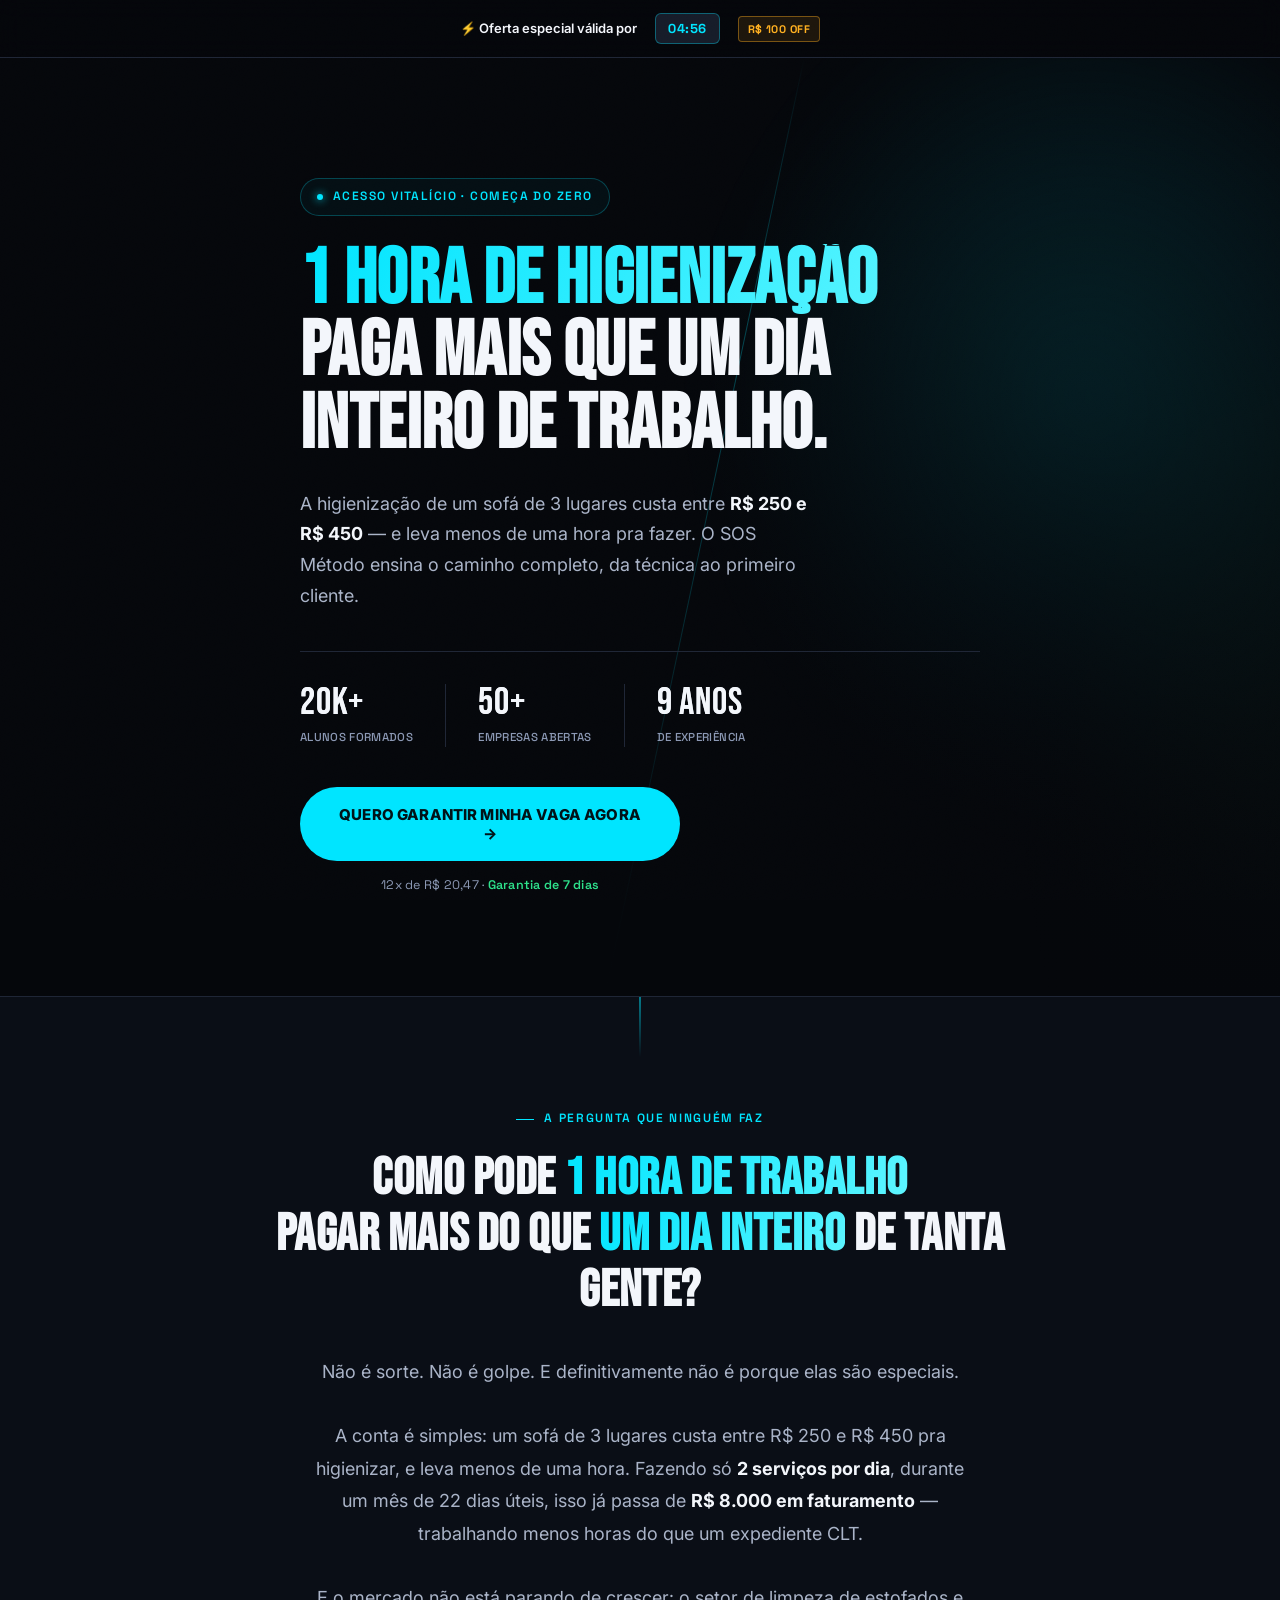
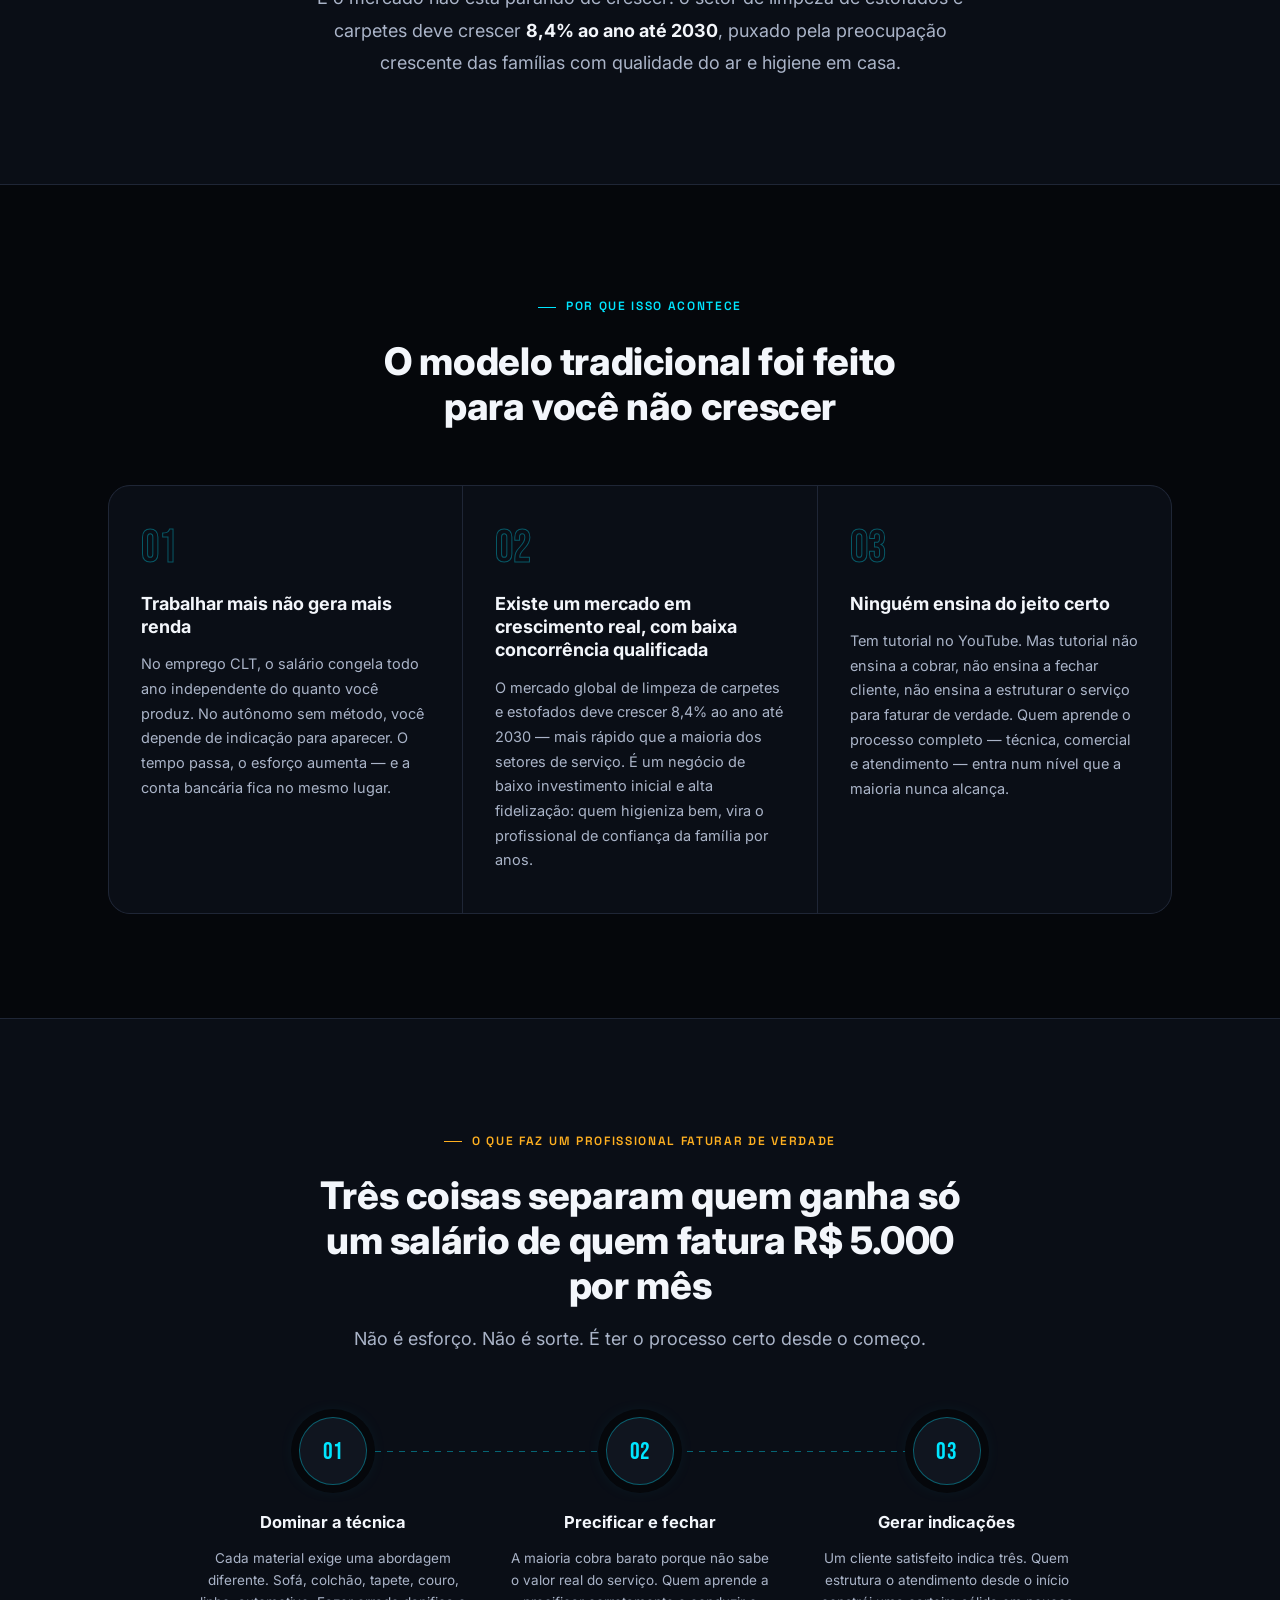
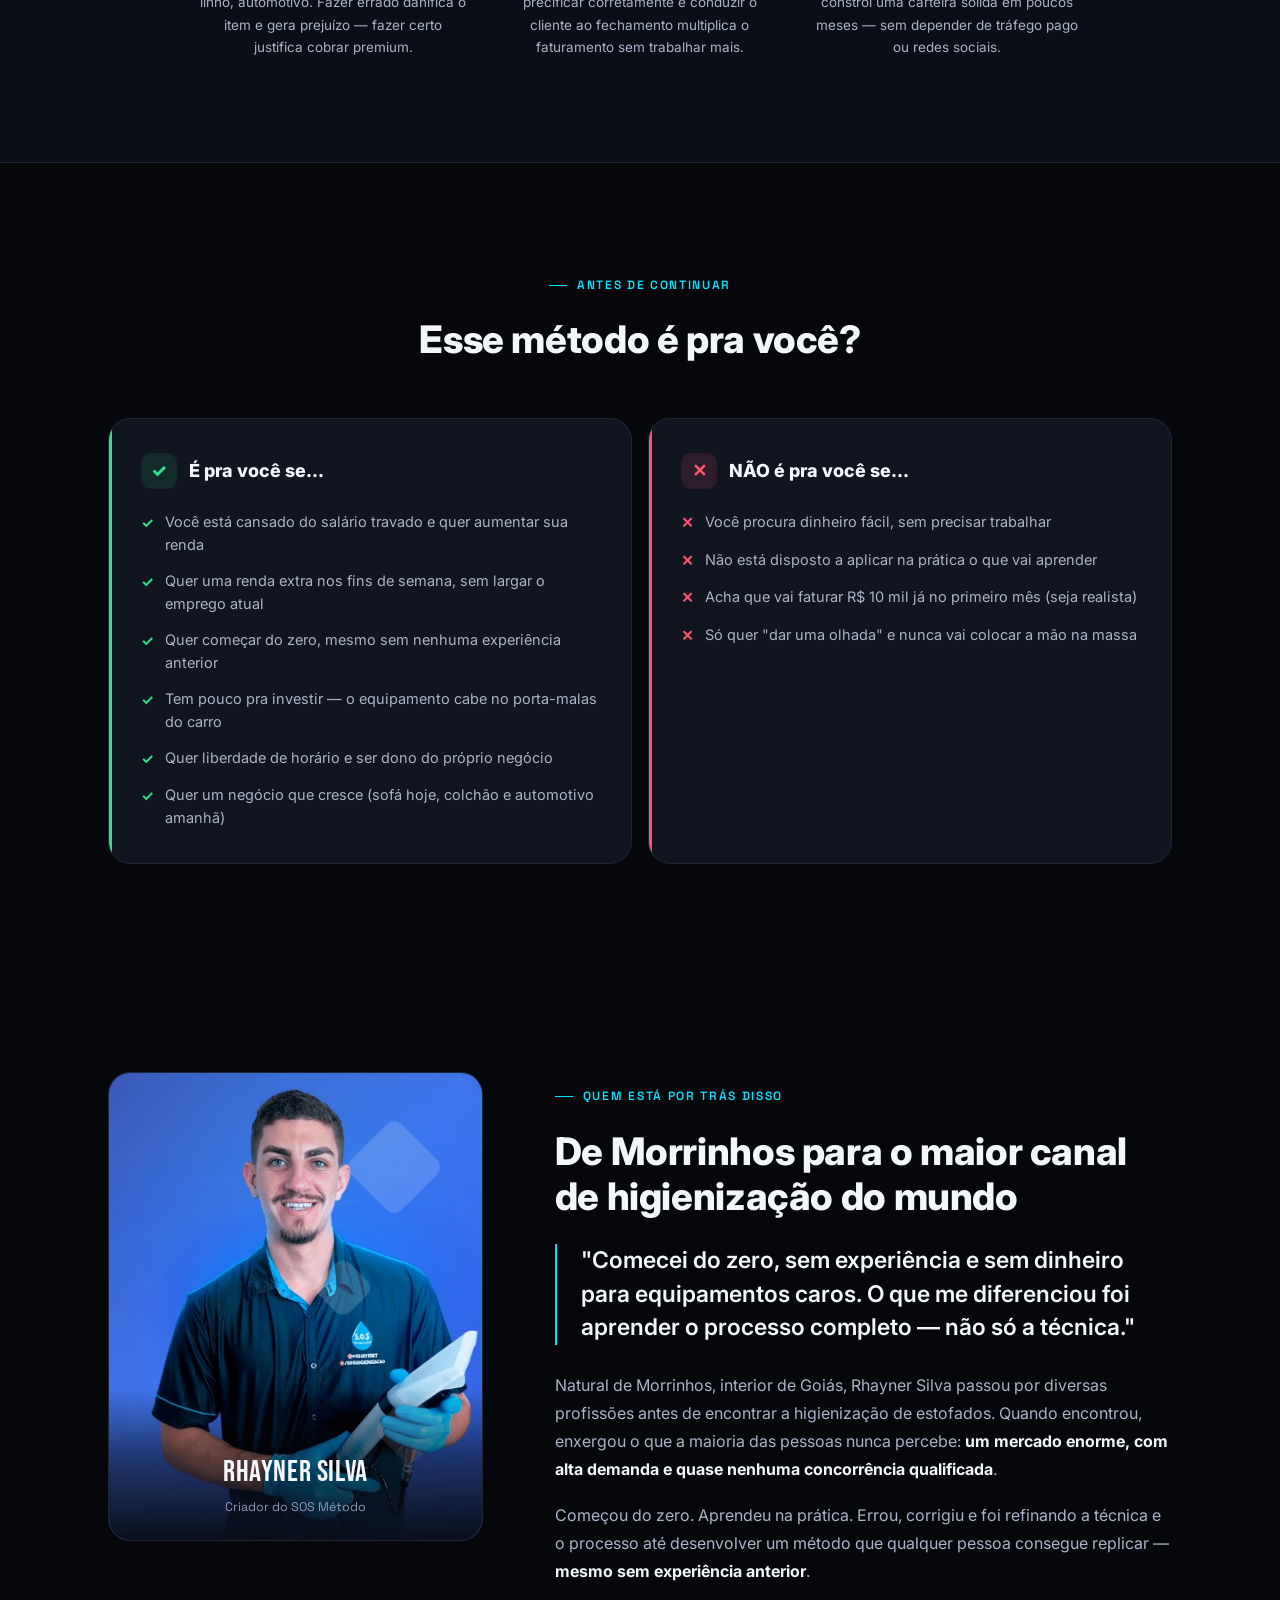
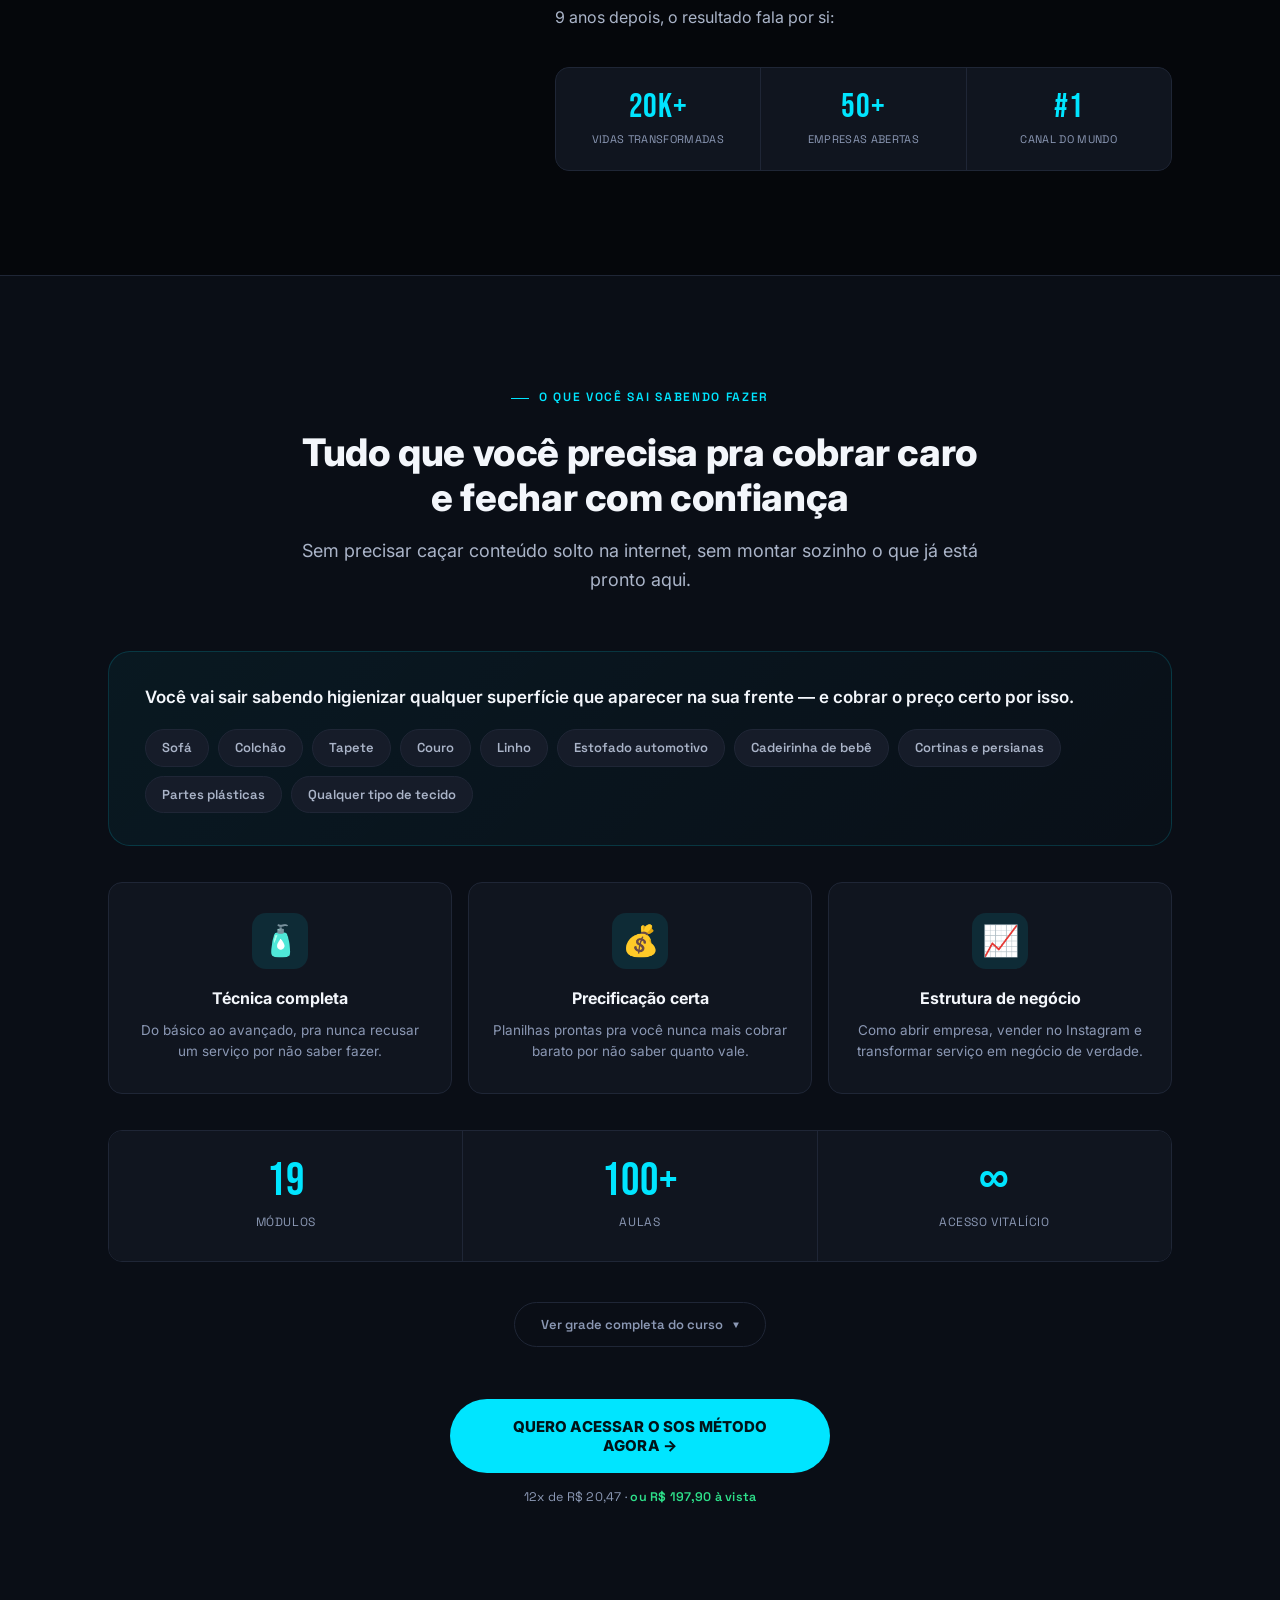
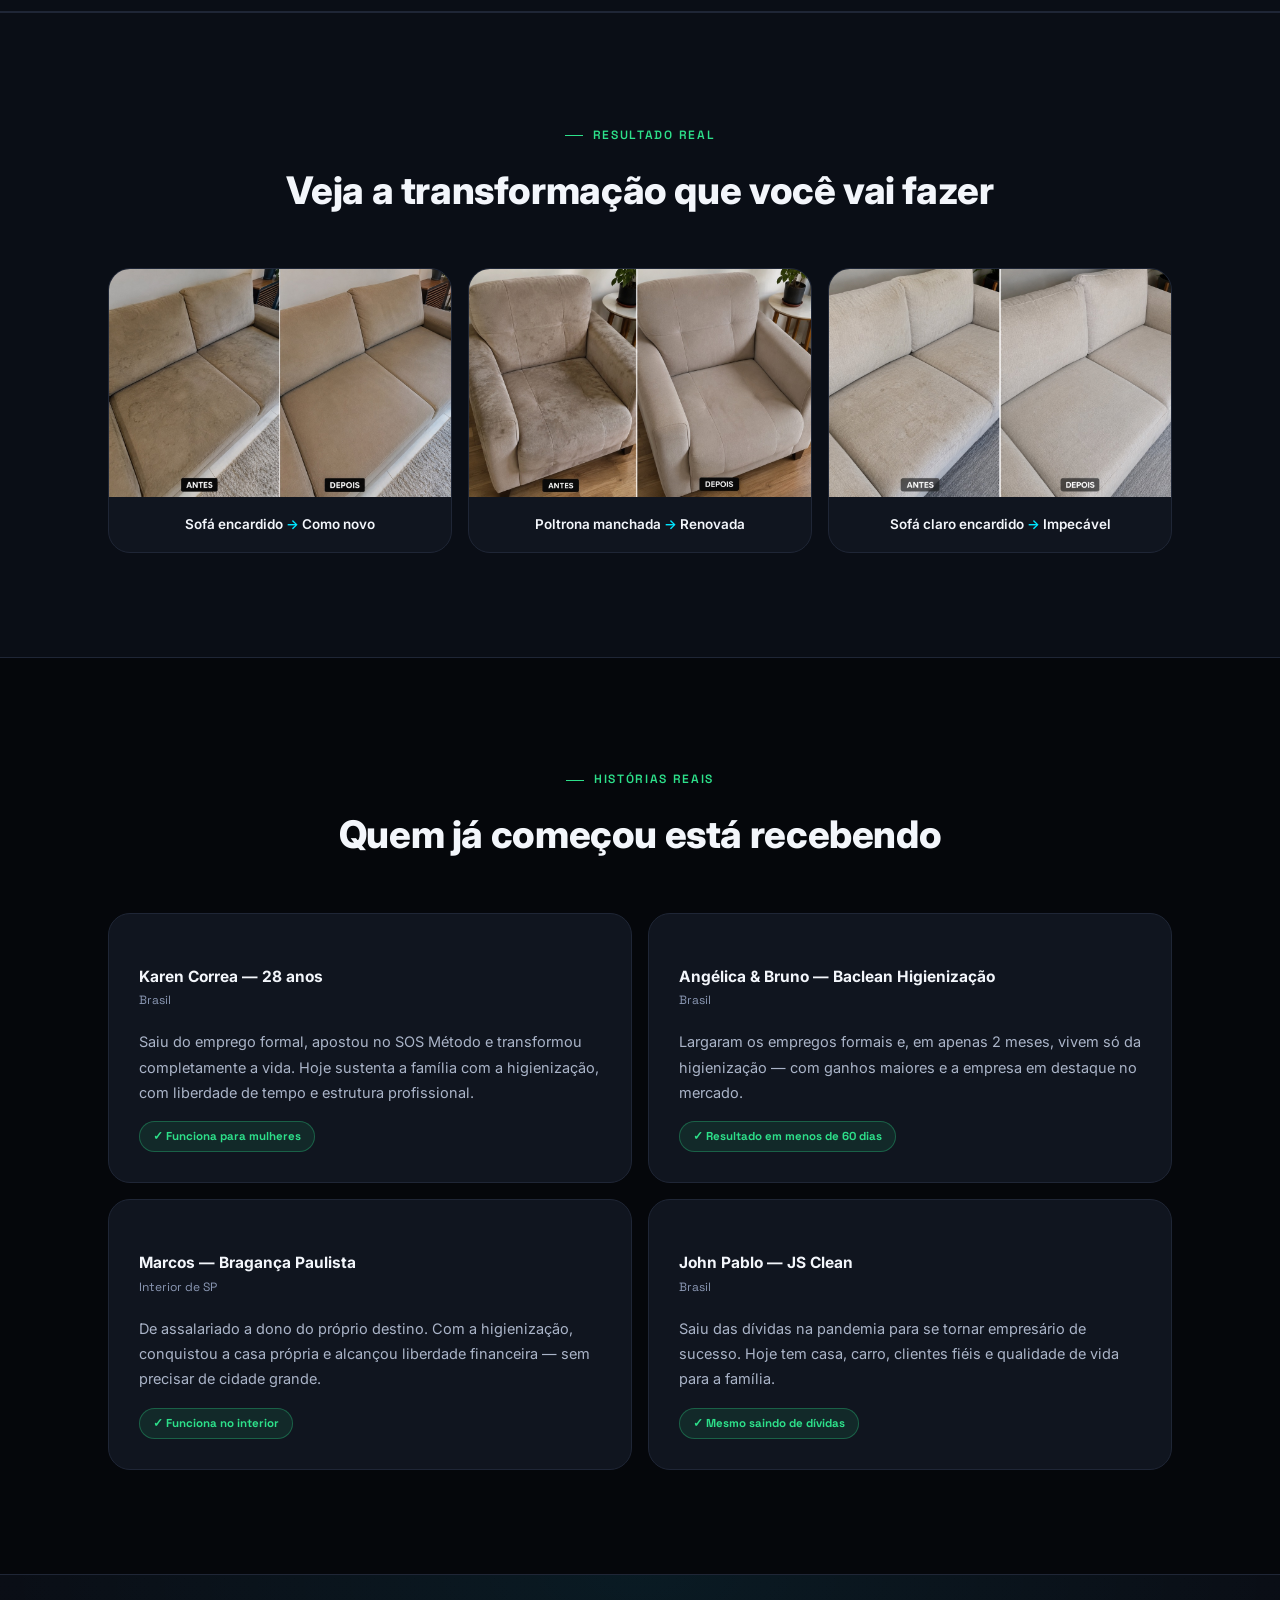
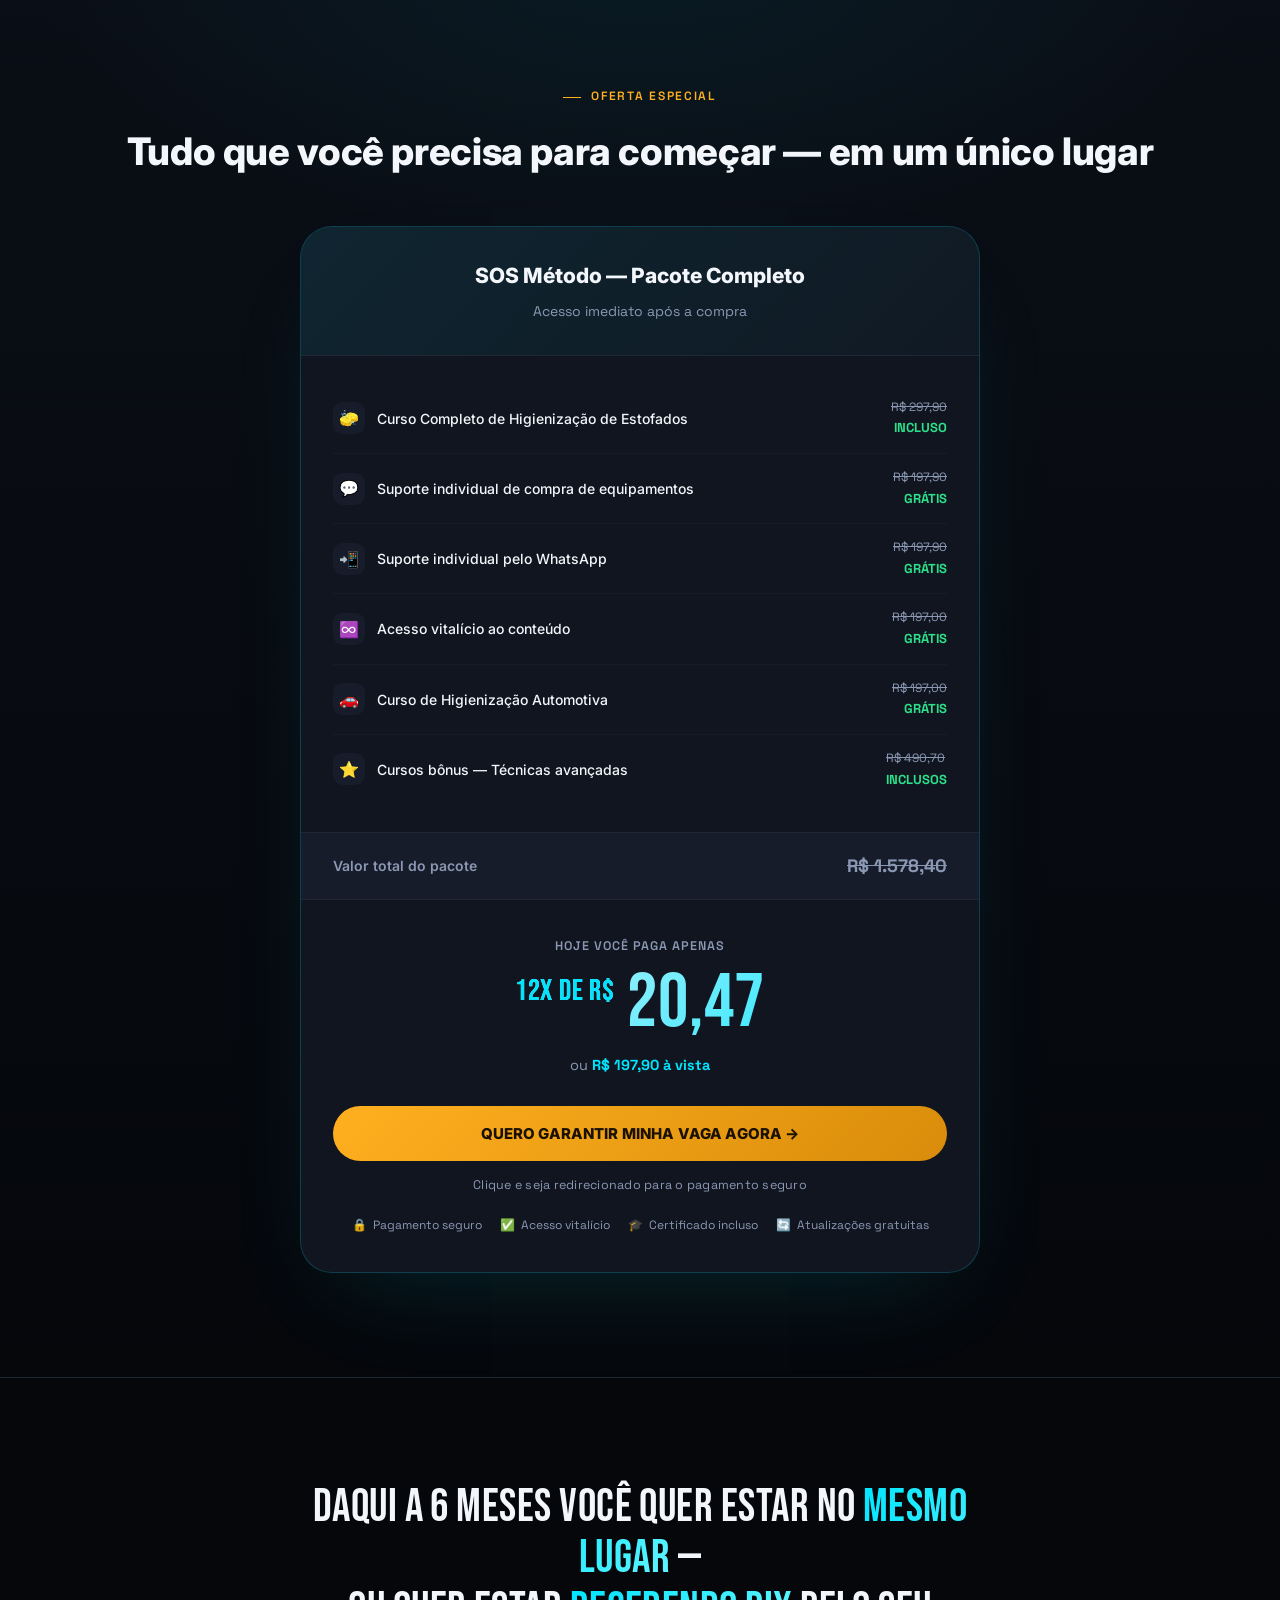
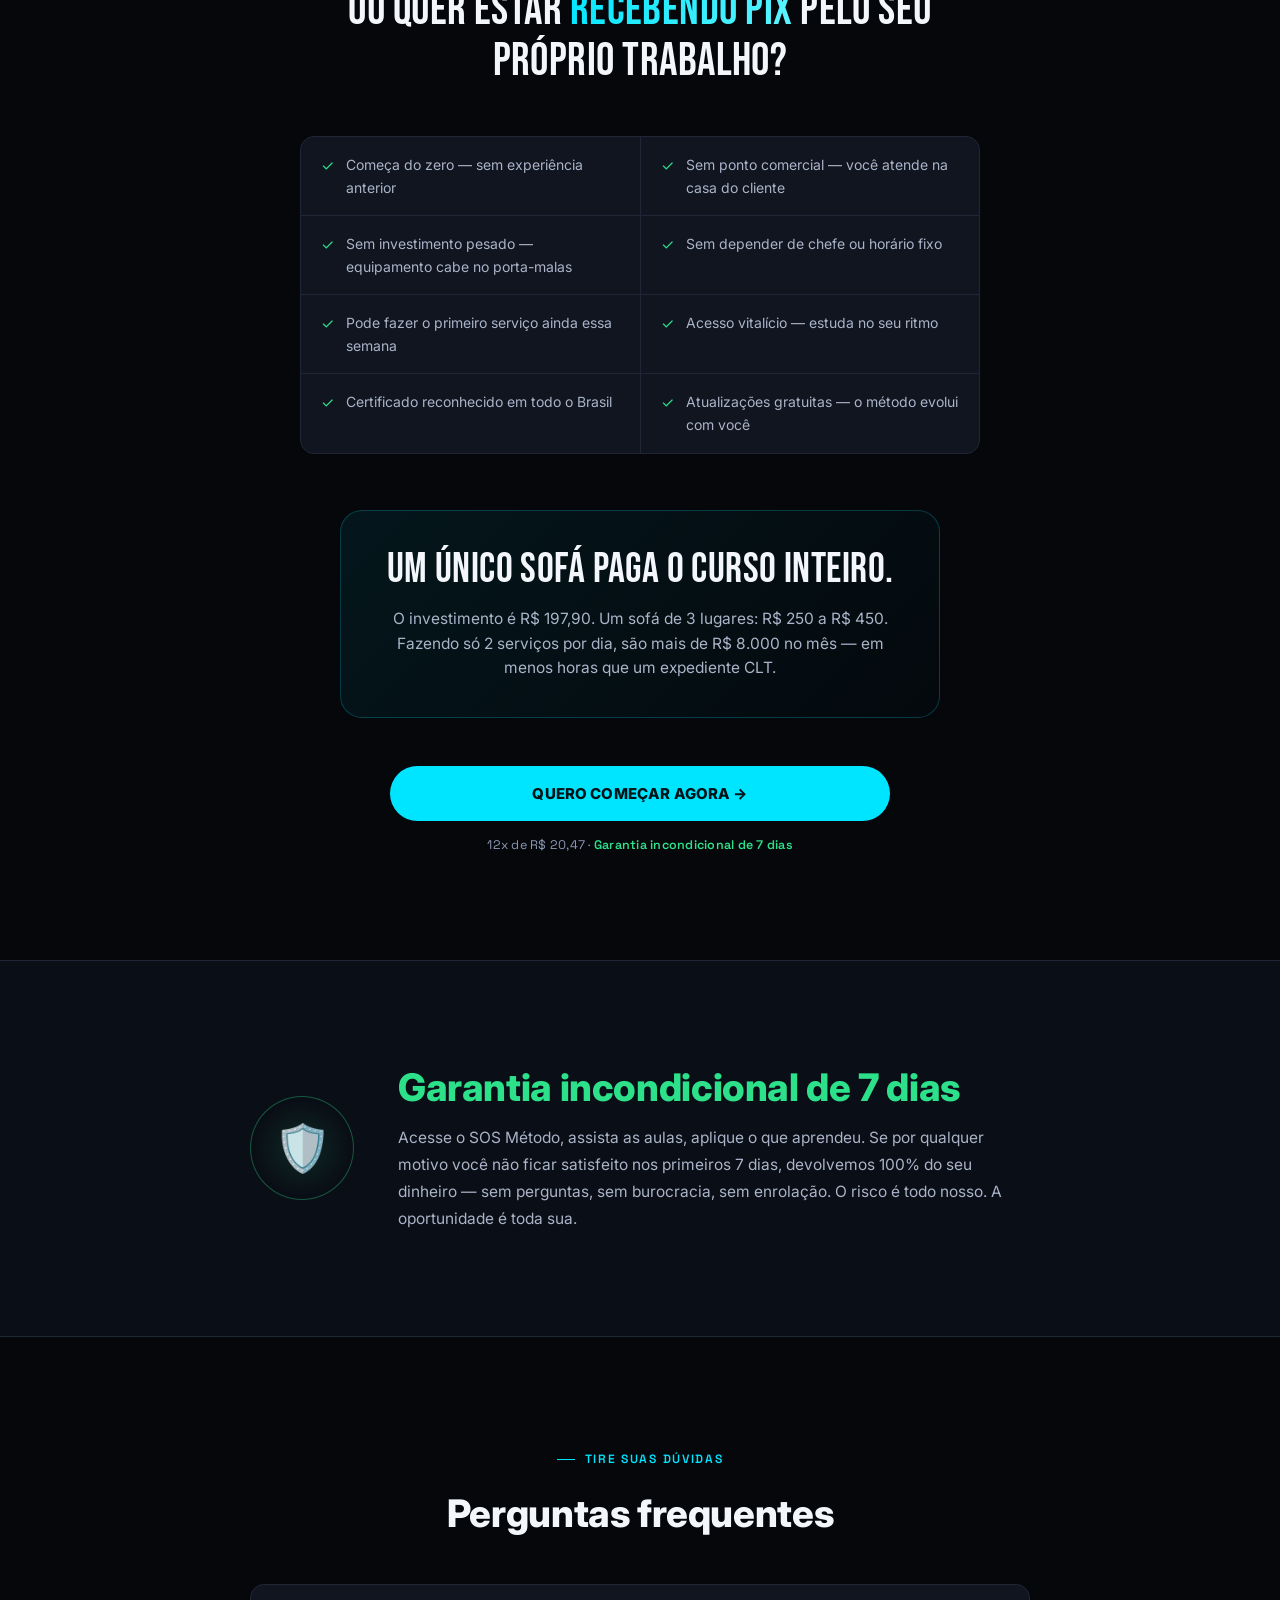
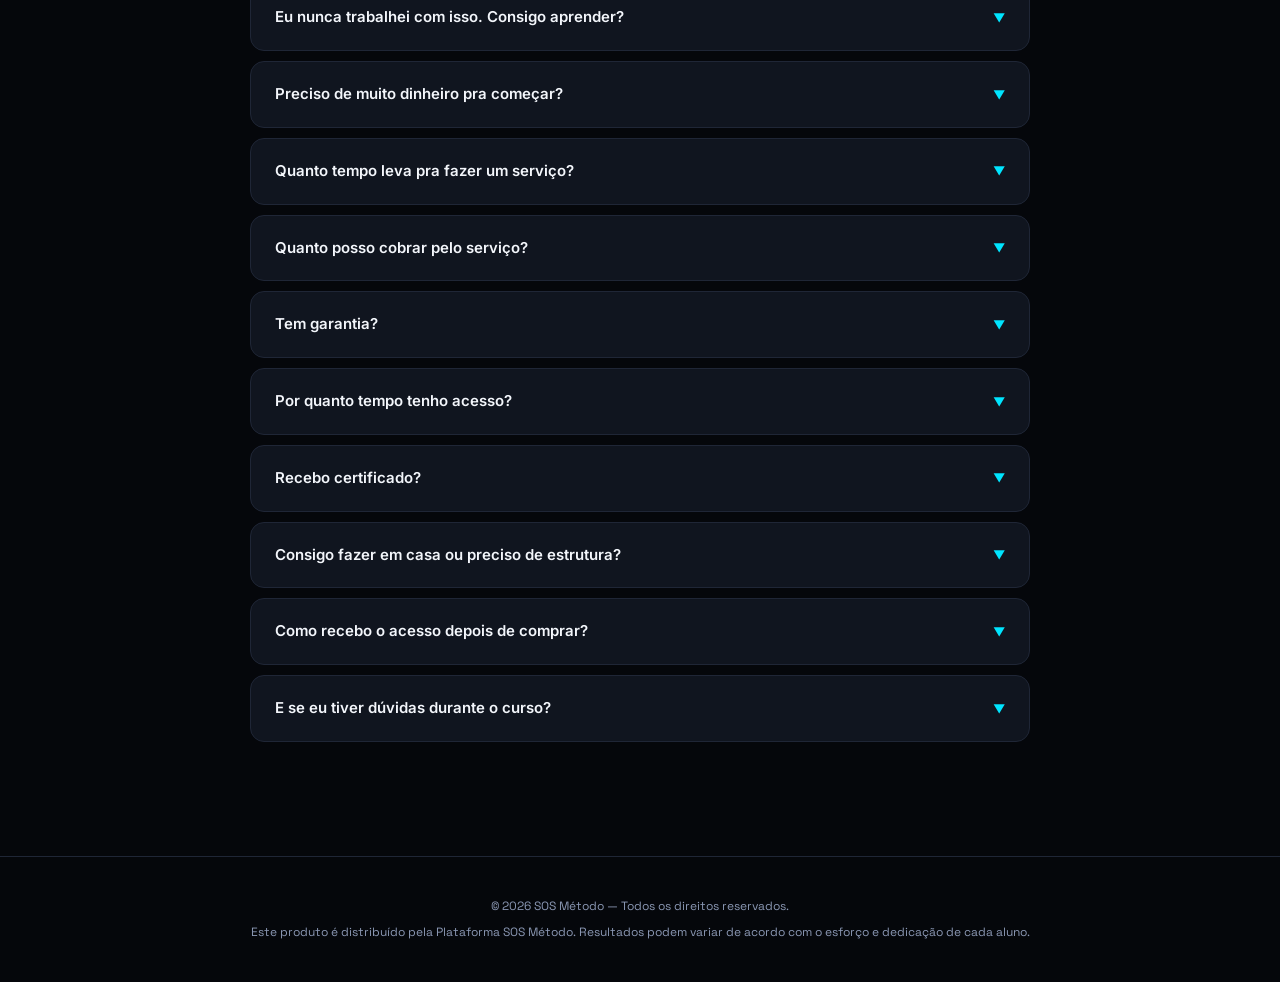
==== commit 55da6fbd: "Ajusta valor dos suportes individuais para R$ 197,90 e recalcula total Co-Authored-By: Claude Opus 4" ====
--- a/index.html
+++ b/index.html
@@ -809,11 +809,11 @@
         </div>
         <div class="bonus-row">
           <span class="bonus-name"><span class="icon">💬</span> Suporte individual de compra de equipamentos</span>
-          <div><div class="price-old">R$ 97,00</div><div class="price-new">GRÁTIS</div></div>
+          <div><div class="price-old">R$ 197,90</div><div class="price-new">GRÁTIS</div></div>
         </div>
         <div class="bonus-row">
           <span class="bonus-name"><span class="icon">📲</span> Suporte individual pelo WhatsApp</span>
-          <div><div class="price-old">R$ 97,00</div><div class="price-new">GRÁTIS</div></div>
+          <div><div class="price-old">R$ 197,90</div><div class="price-new">GRÁTIS</div></div>
         </div>
         <div class="bonus-row">
           <span class="bonus-name"><span class="icon">♾️</span> Acesso vitalício ao conteúdo</span>
@@ -830,7 +830,7 @@
       </div>
       <div class="total-row">
         <span class="label">Valor total do pacote</span>
-        <span class="value">R$ 1.376,60</span>
+        <span class="value">R$ 1.578,40</span>
       </div>
       <div class="preco-box">
         <div class="preco-label">Hoje você paga apenas</div>
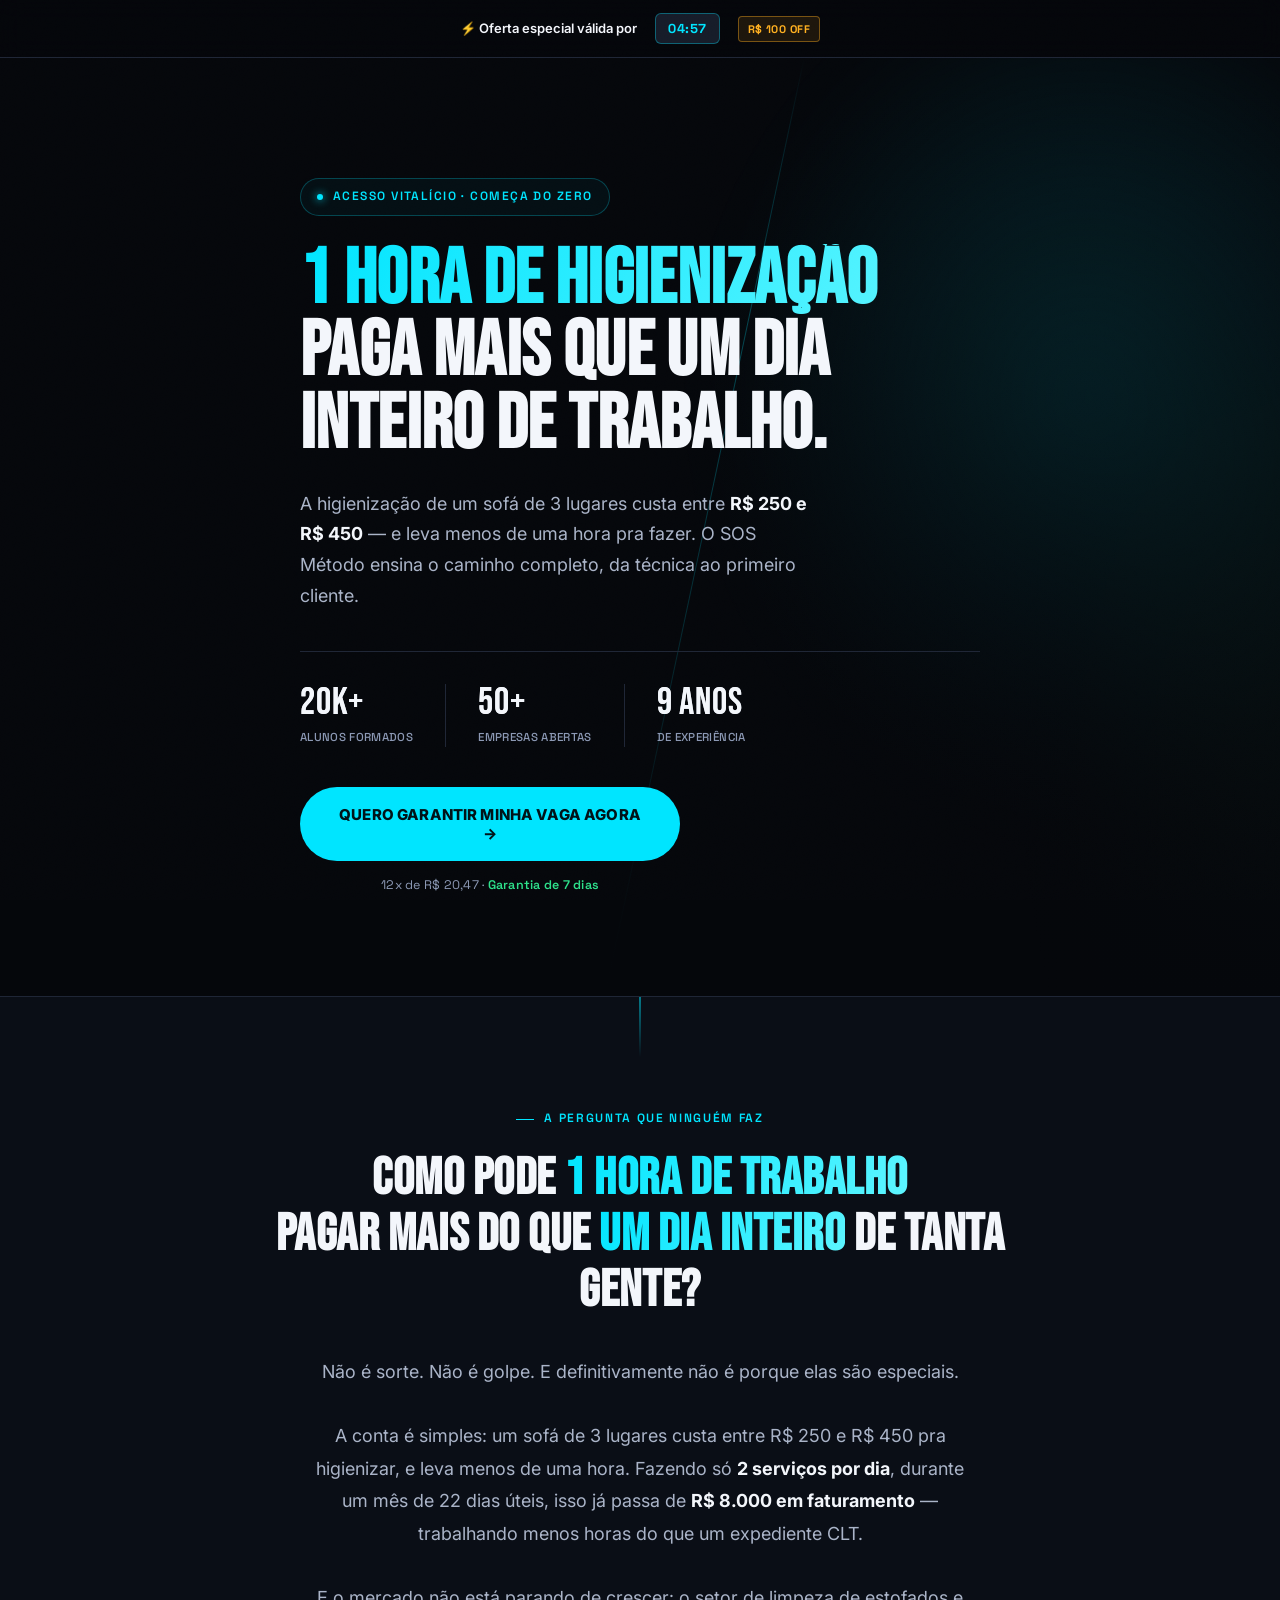
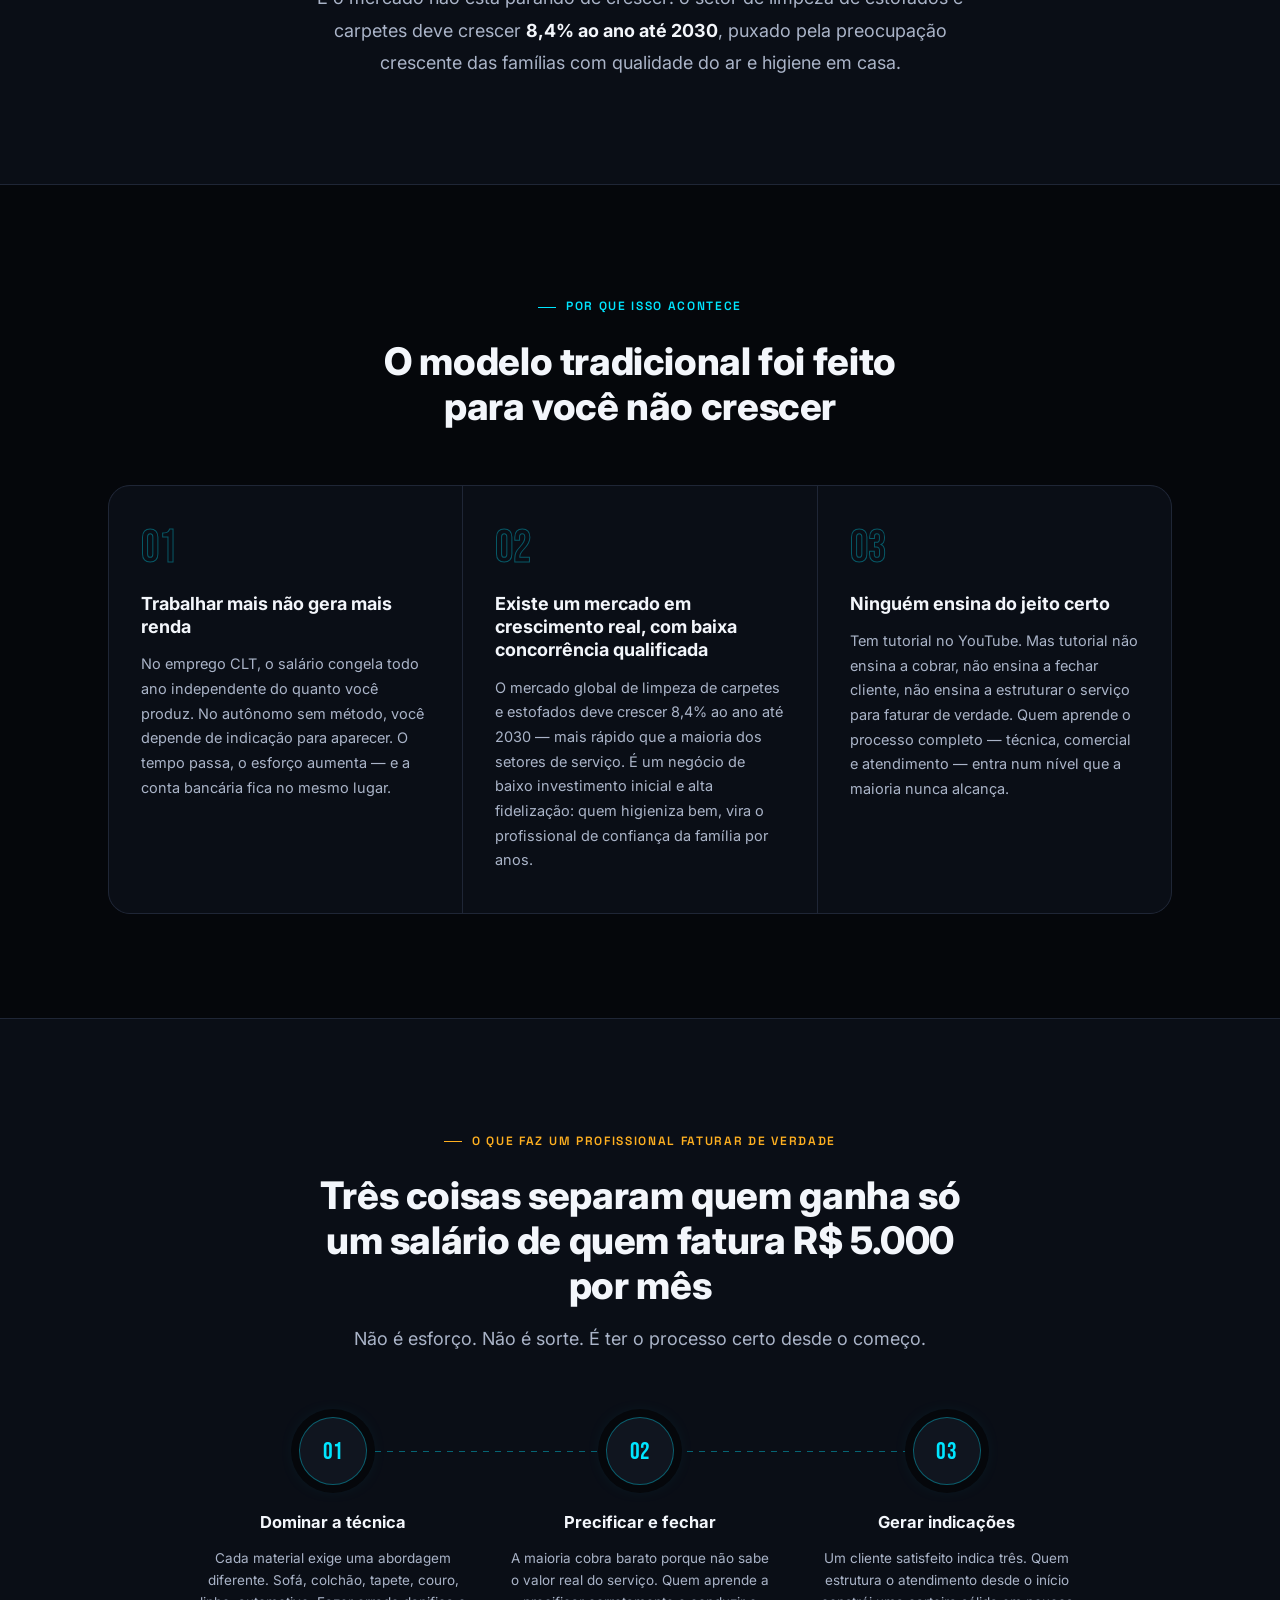
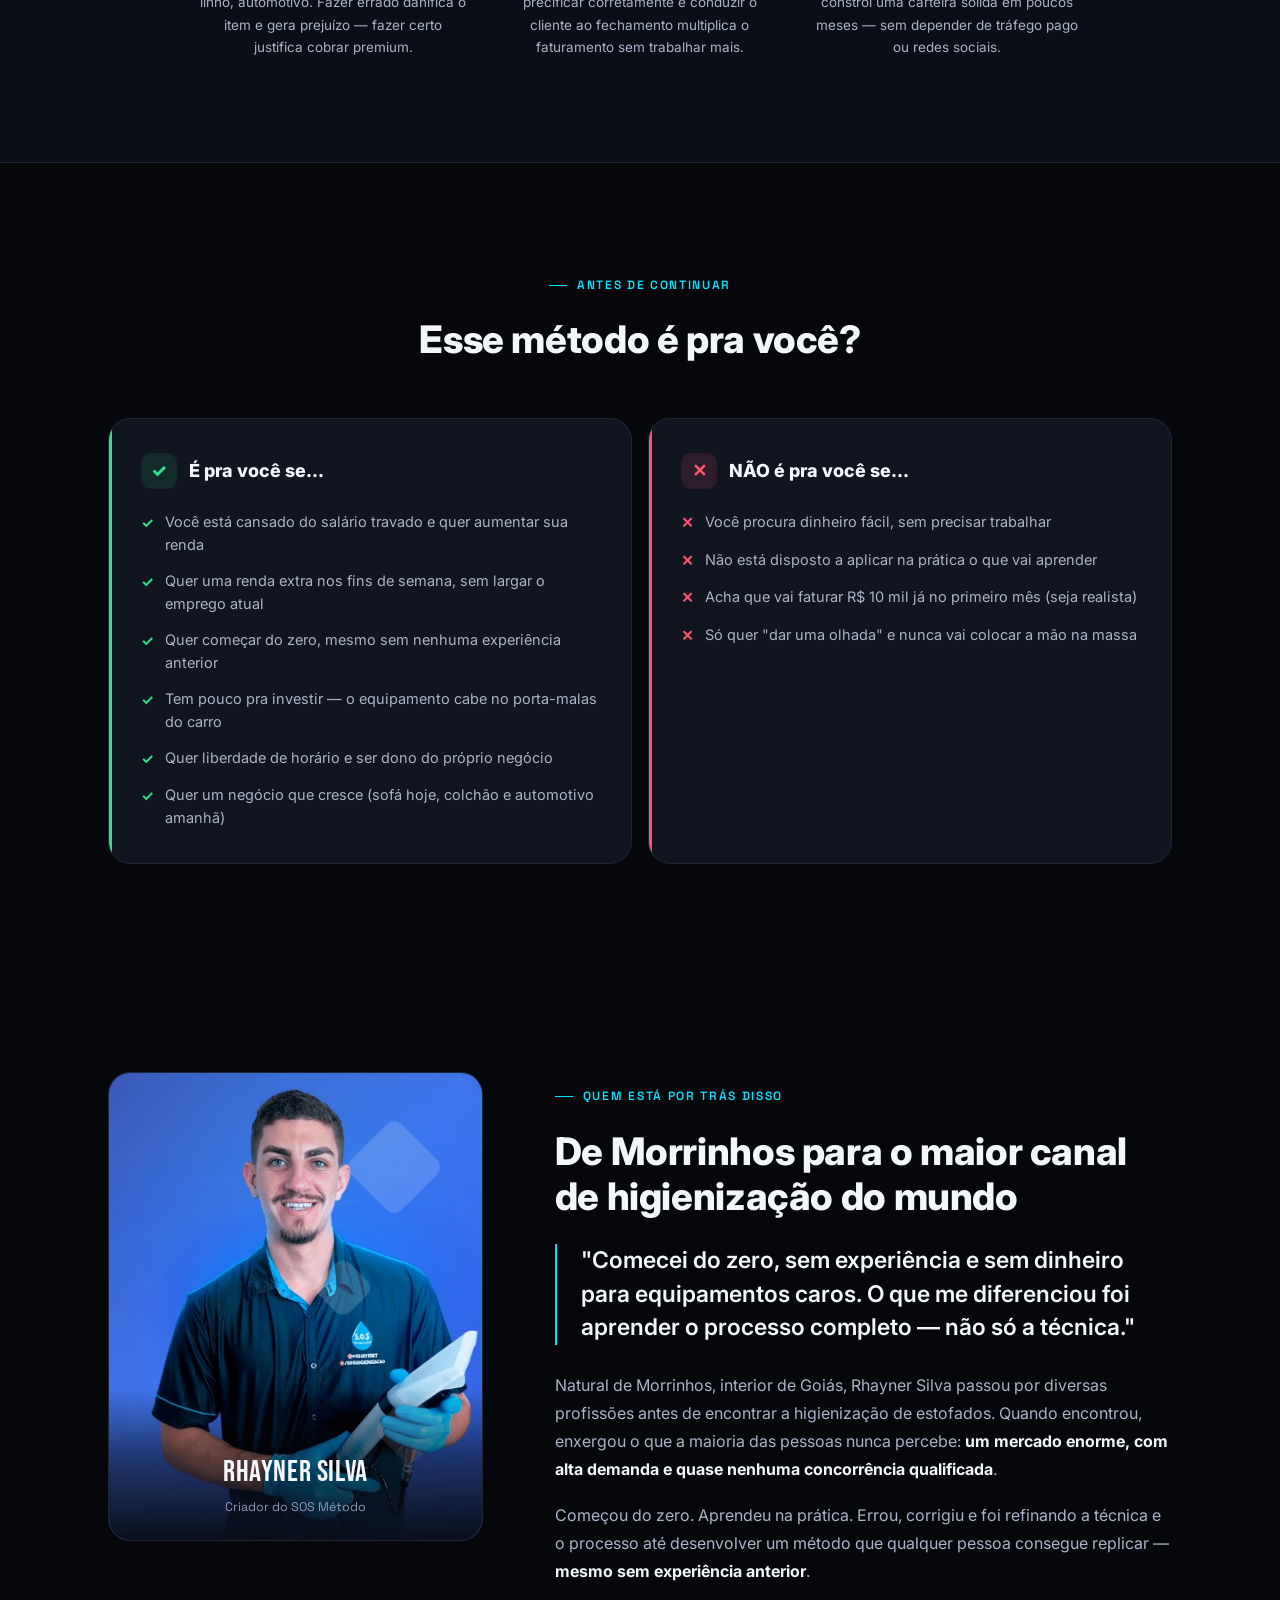
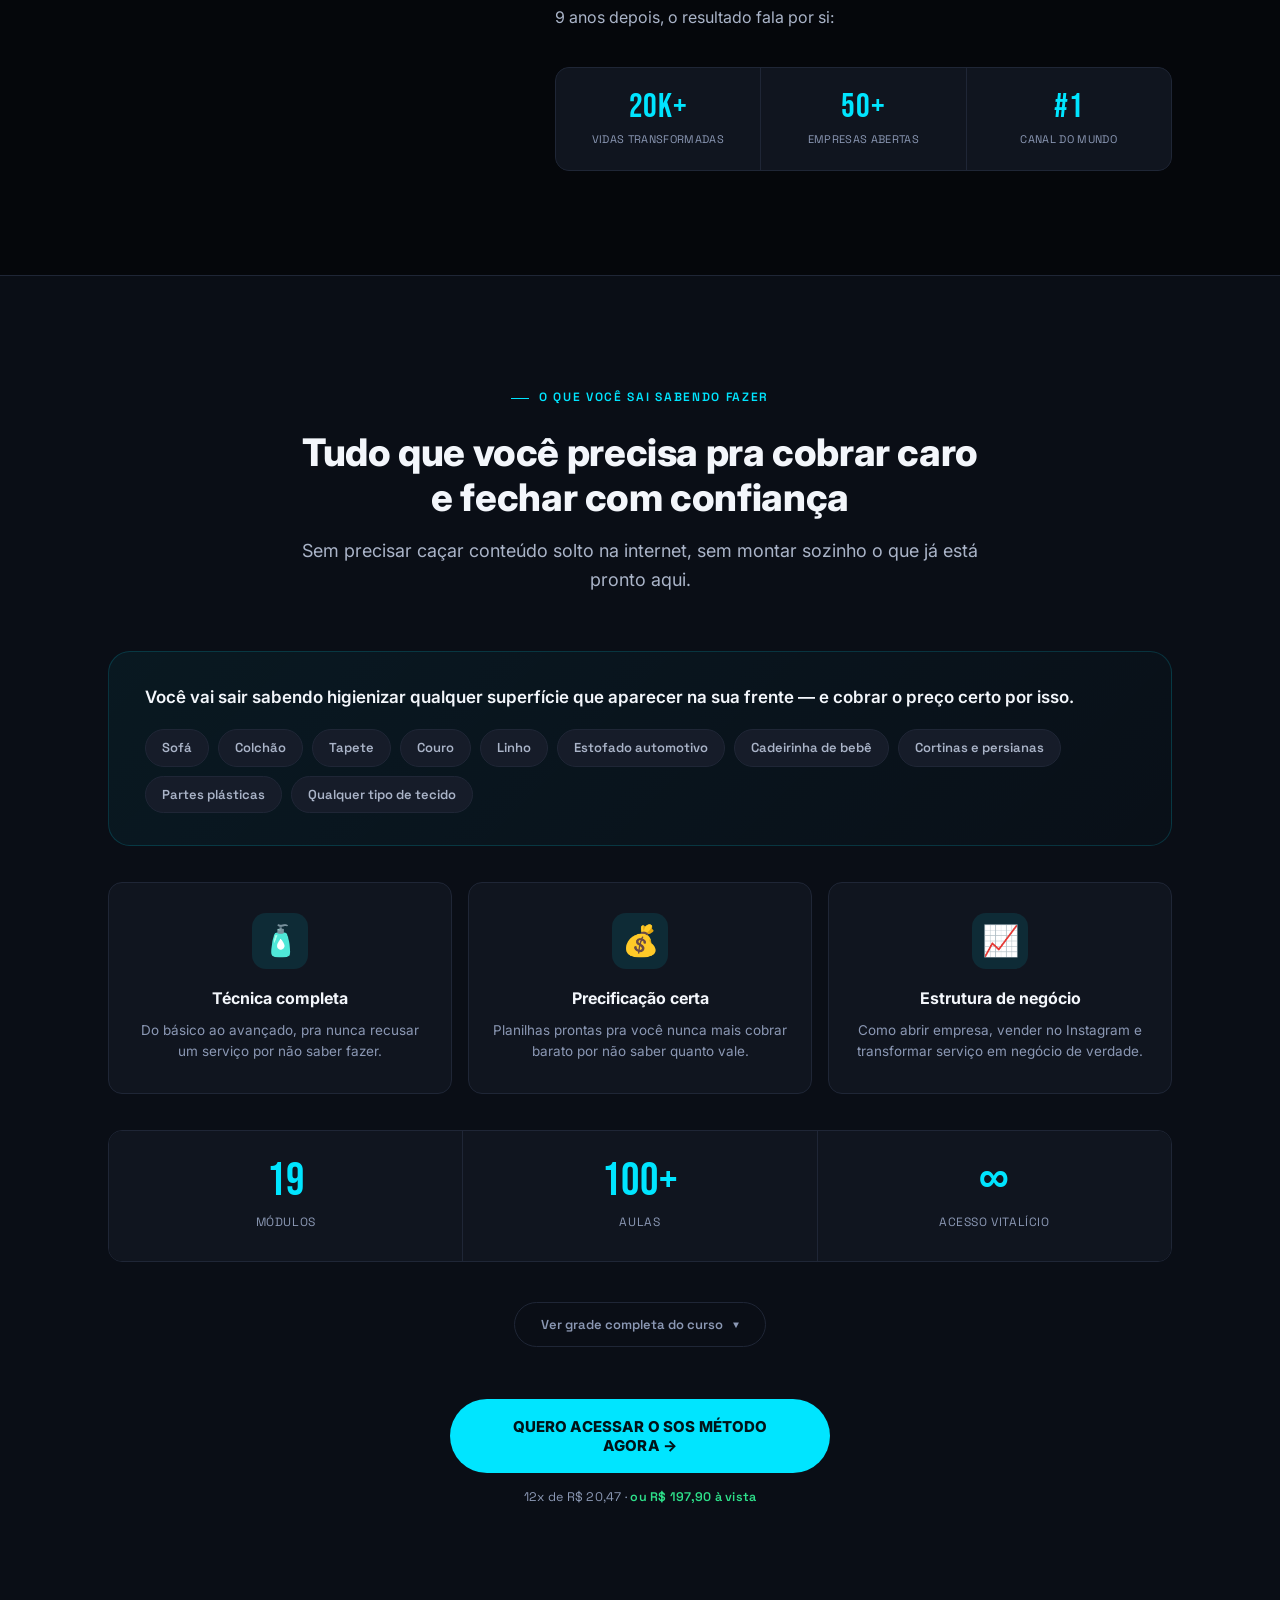
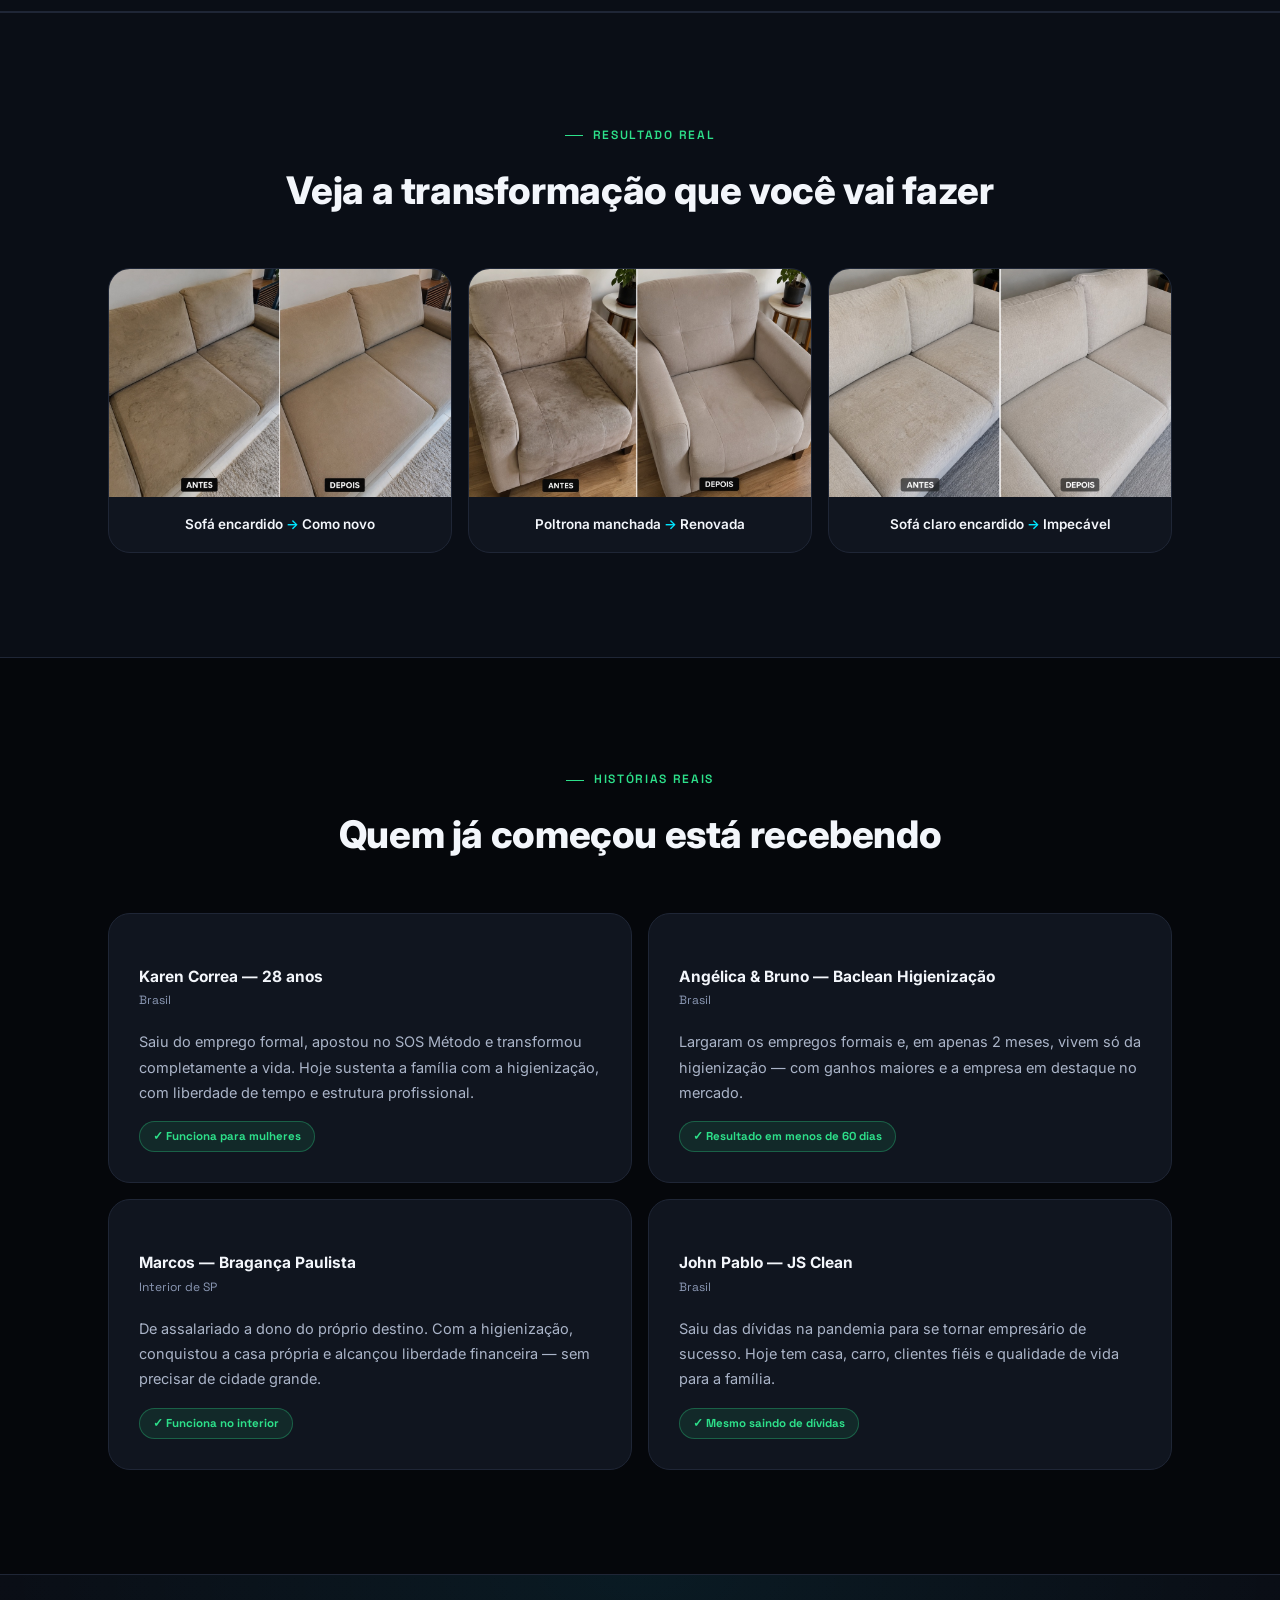
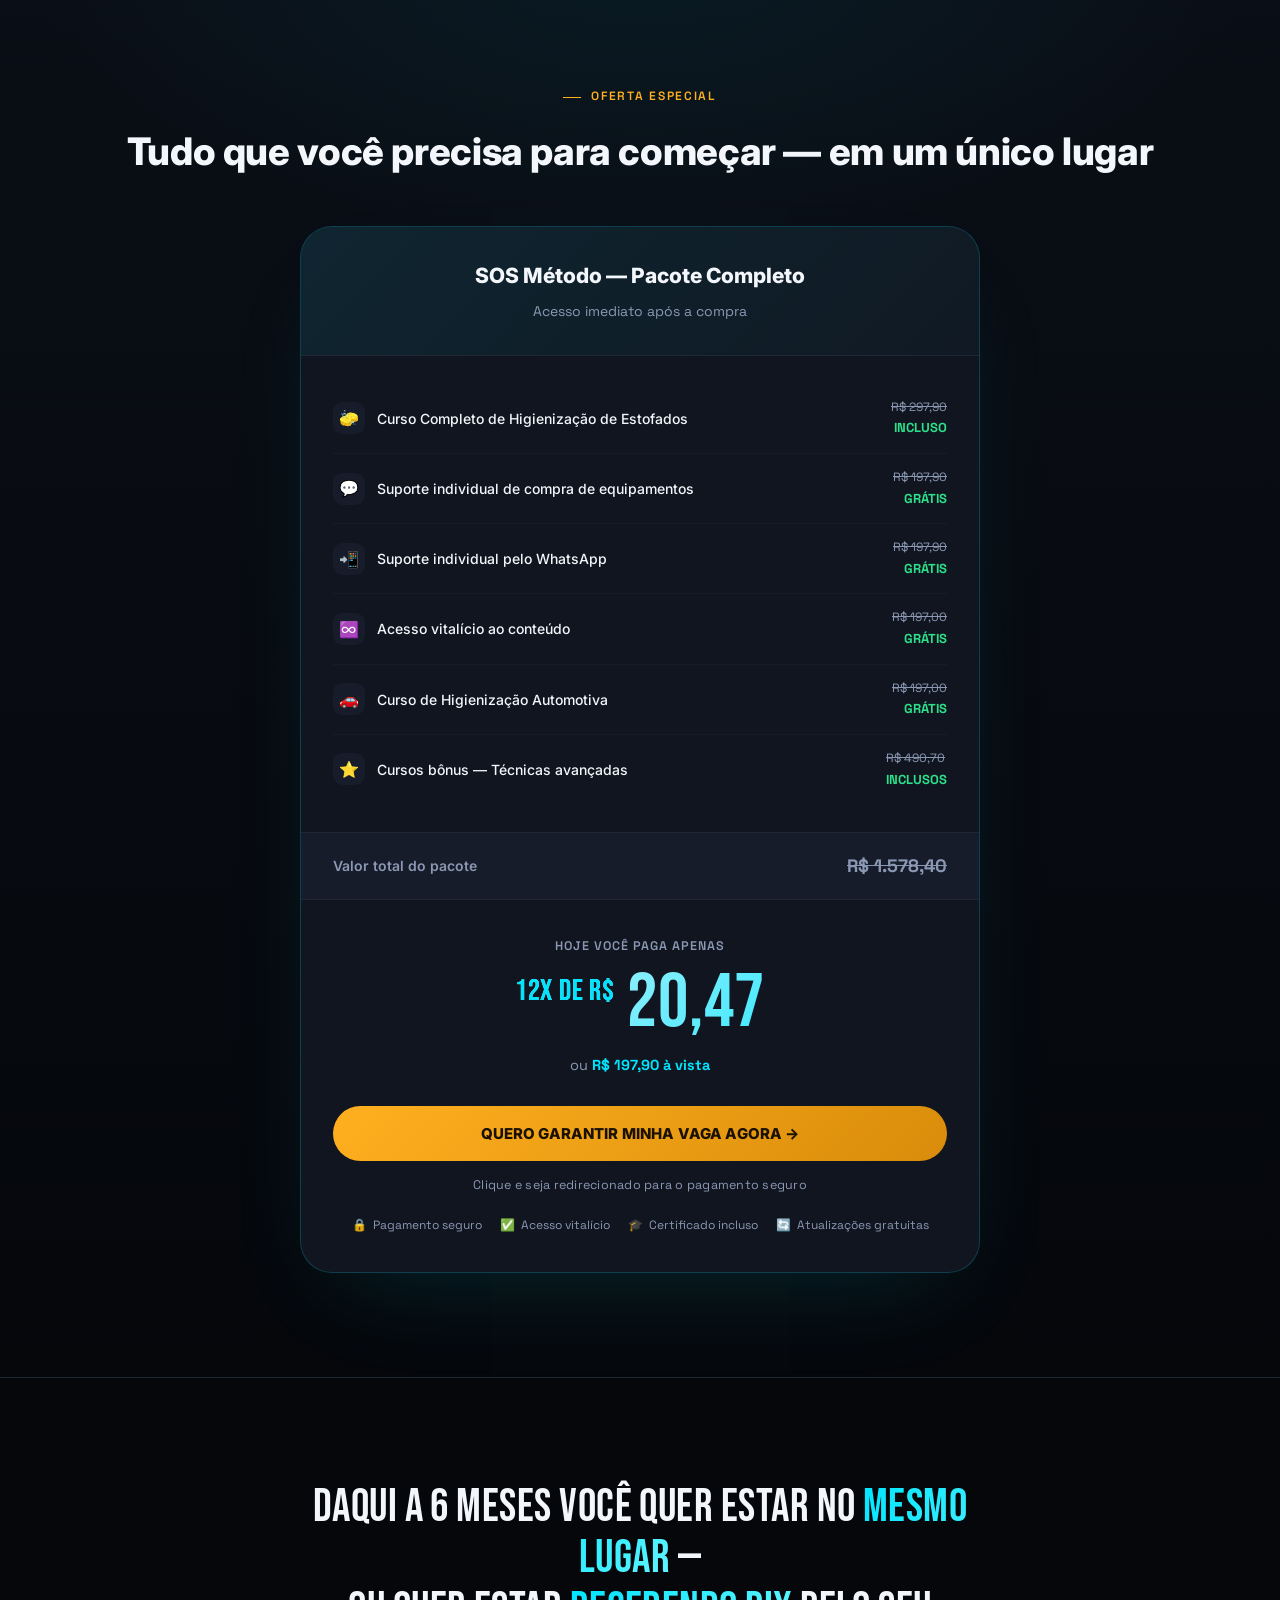
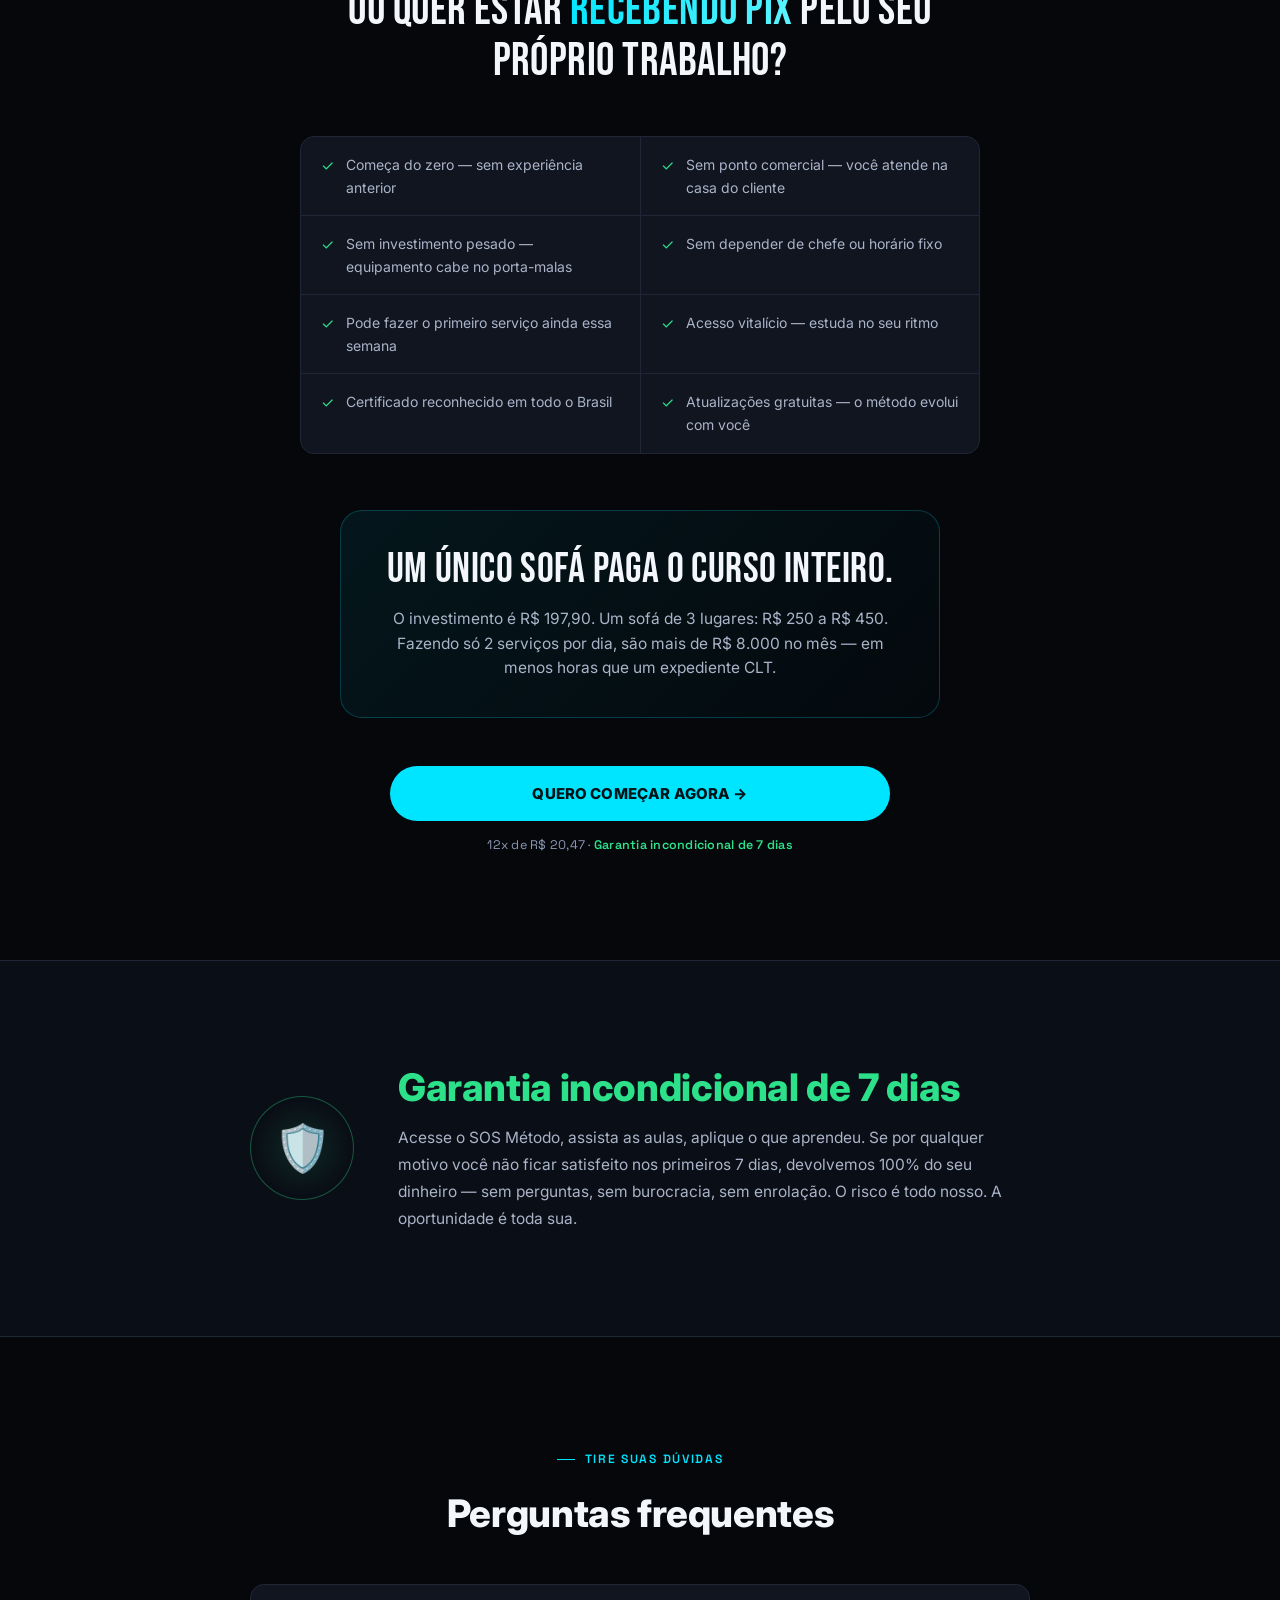
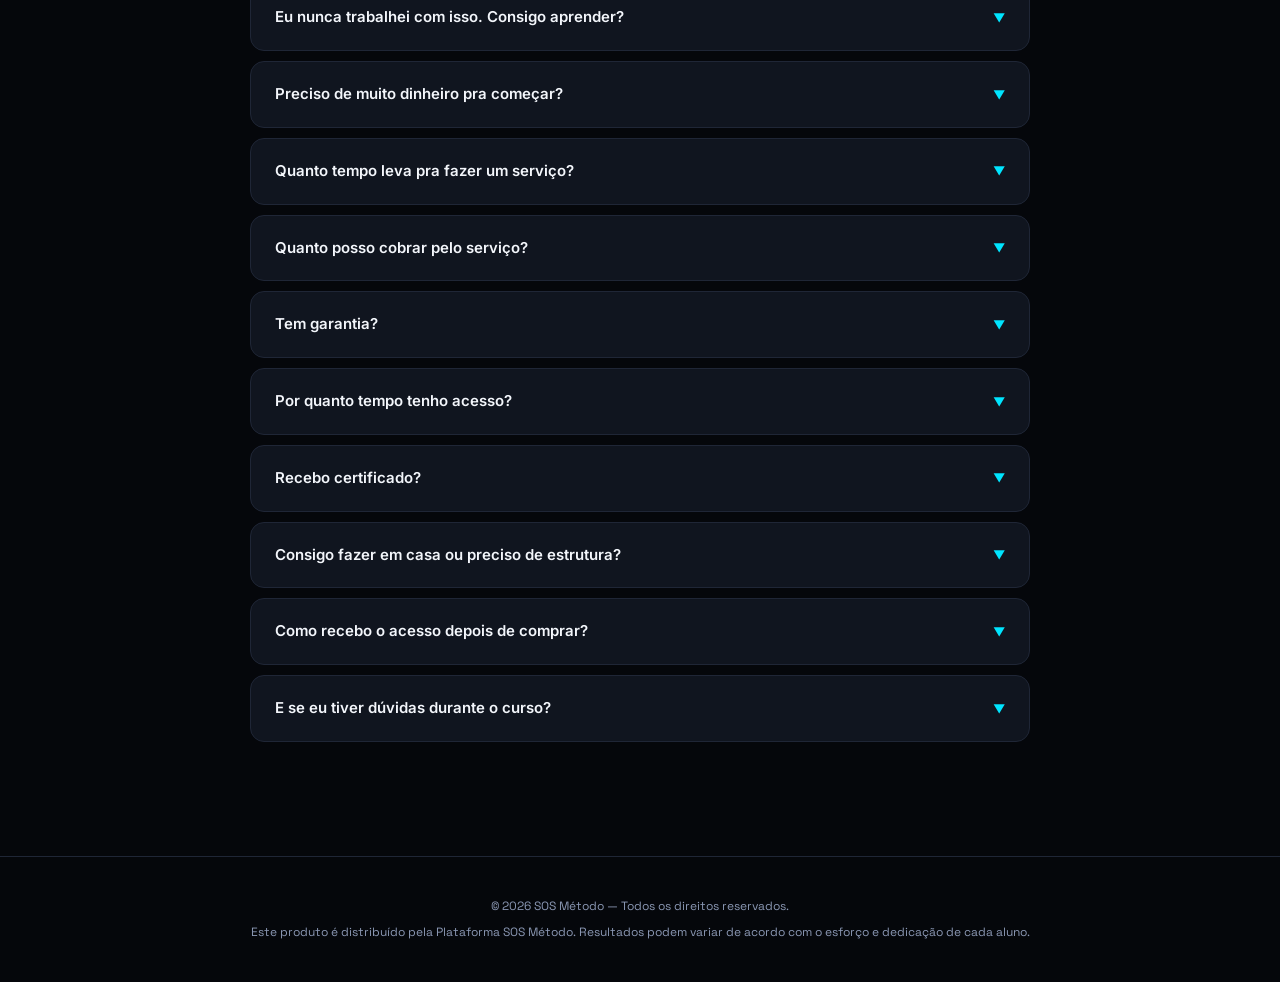
==== commit 80ea3bec: "Adiciona back redirect com roleta de desconto (/back) - Nova pagina back/index.html: roleta no tema " ====
--- a/index.html
+++ b/index.html
@@ -1149,6 +1149,27 @@
 }
 
 /* ═══════════════════════════════════════
+   BACK REDIRECT: roleta de desconto (/back)
+═══════════════════════════════════════ */
+function initExitRedirect(){
+  if(sessionStorage.getItem('sosBackSeen')) return;
+  var fired = false;
+  function go(){
+    if(fired || sessionStorage.getItem('sosBackSeen')) return;
+    fired = true;
+    sessionStorage.setItem('sosBackSeen','1');
+    window.location.href = 'back/';
+  }
+  /* Botão "voltar" do navegador — funciona no celular e no PC */
+  try{ history.pushState(null, document.title, location.href); }catch(e){}
+  window.addEventListener('popstate', go);
+  /* Mouse indo fechar a aba (somente desktop) */
+  document.addEventListener('mouseout', function(e){
+    if(e.clientY <= 0 && !e.relatedTarget){ go(); }
+  });
+}
+
+/* ═══════════════════════════════════════
    INICIALIZAÇÃO
 ═══════════════════════════════════════ */
 document.addEventListener('DOMContentLoaded', function(){
@@ -1158,6 +1179,7 @@
   initFloatCta();
   initVideoAlt();
   initLazyVideos();
+  initExitRedirect();
 });
 </script>
 
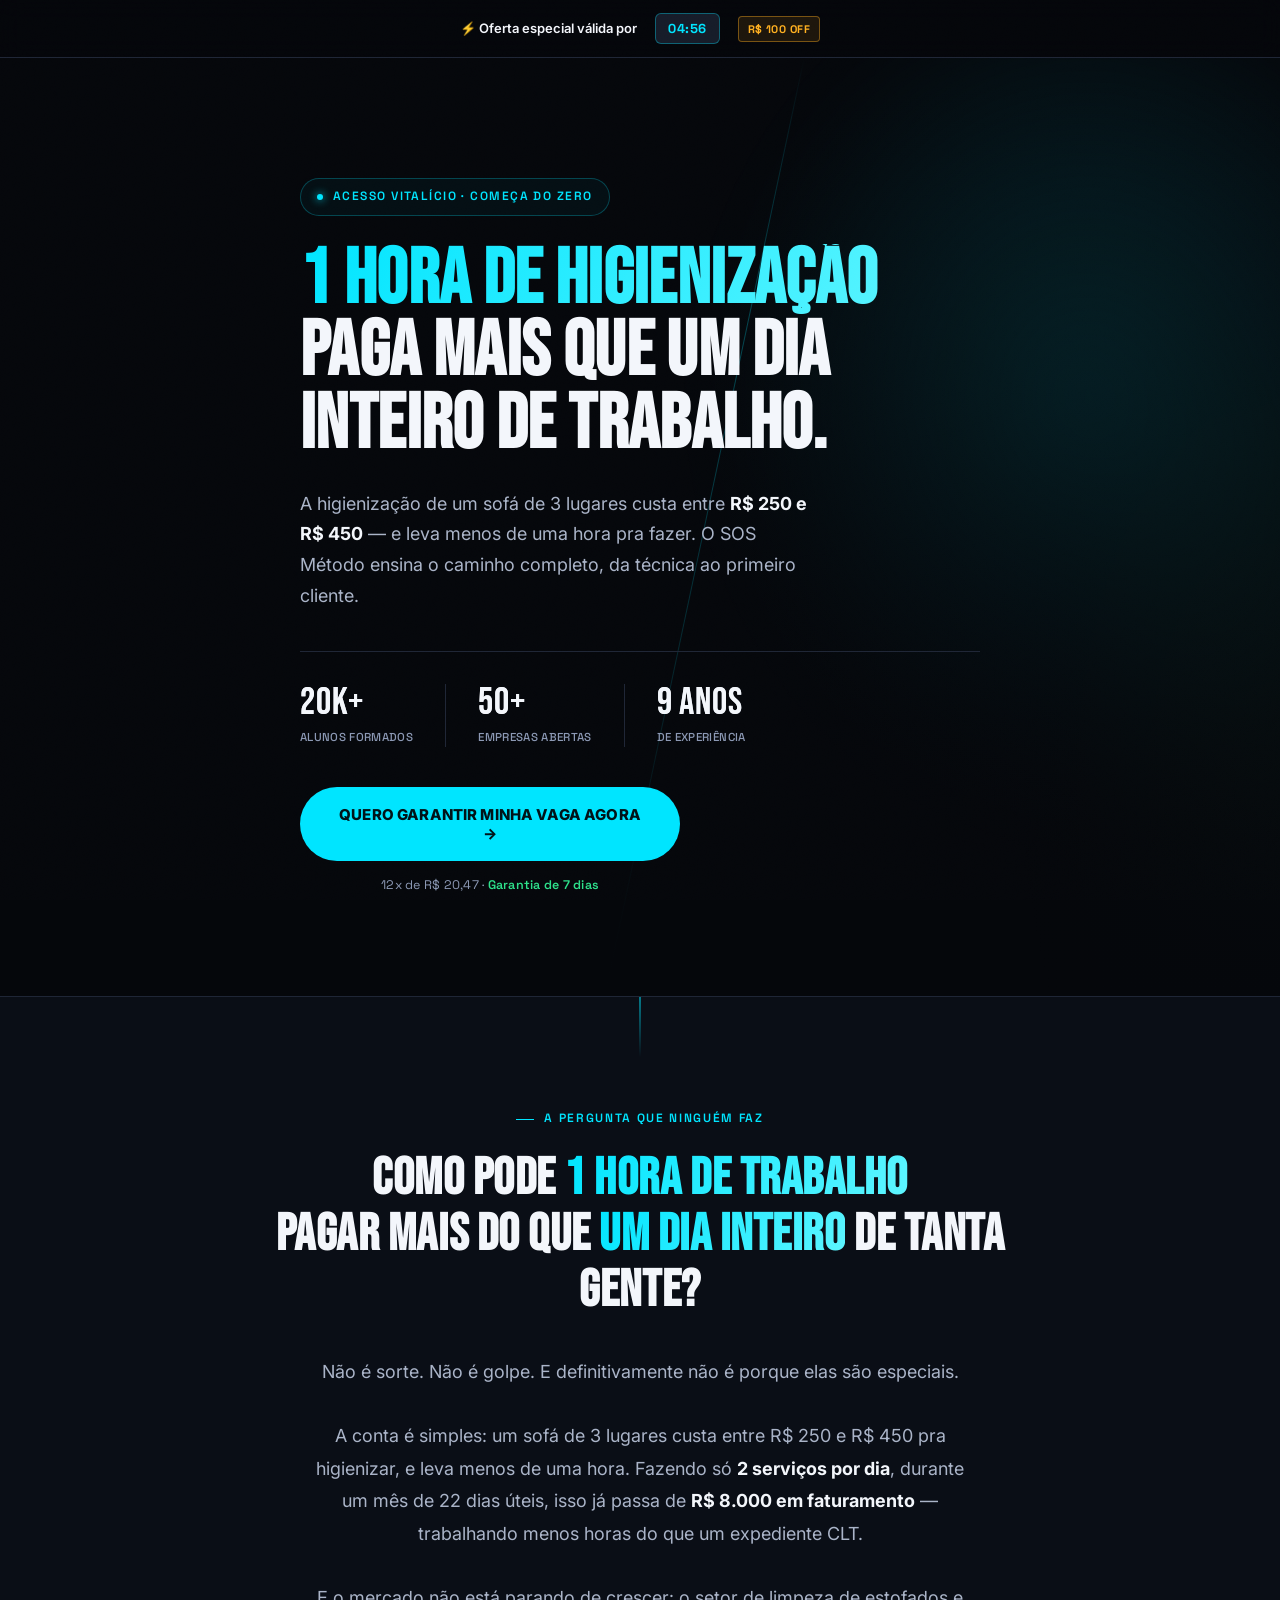
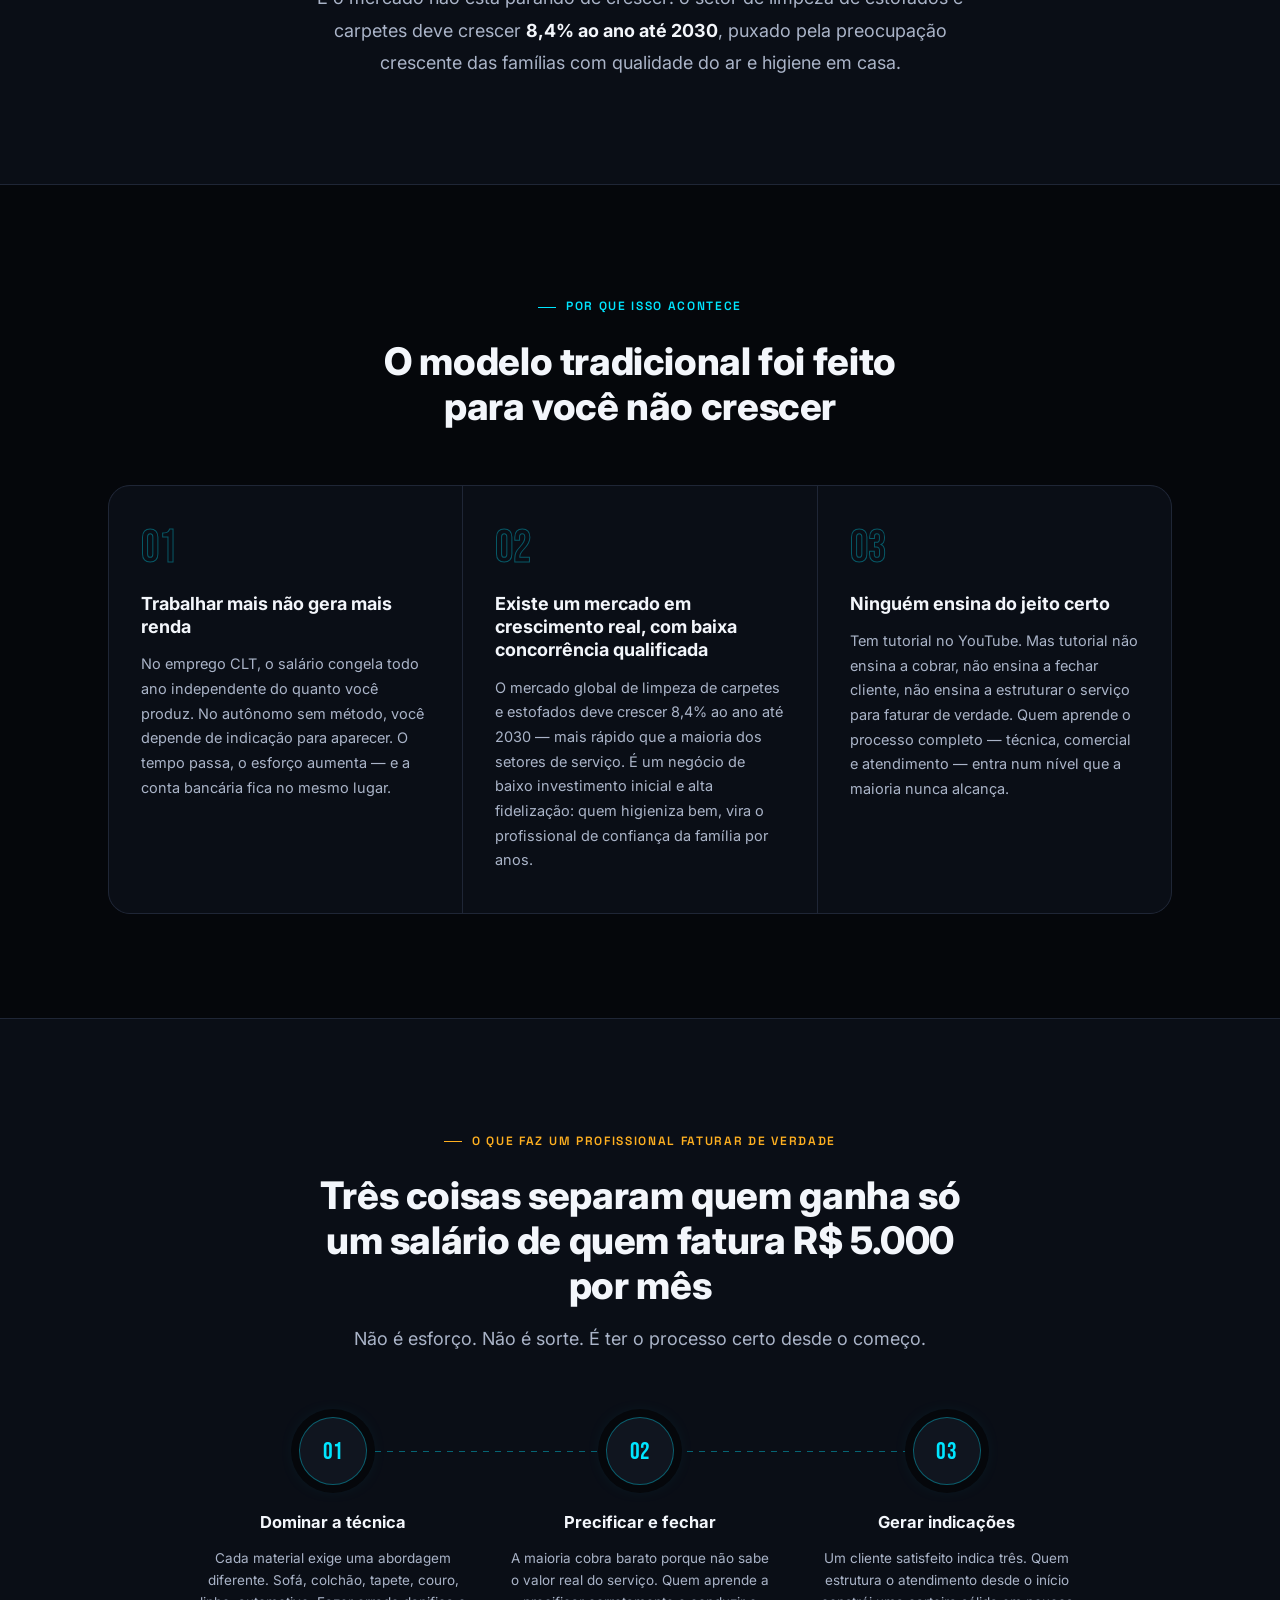
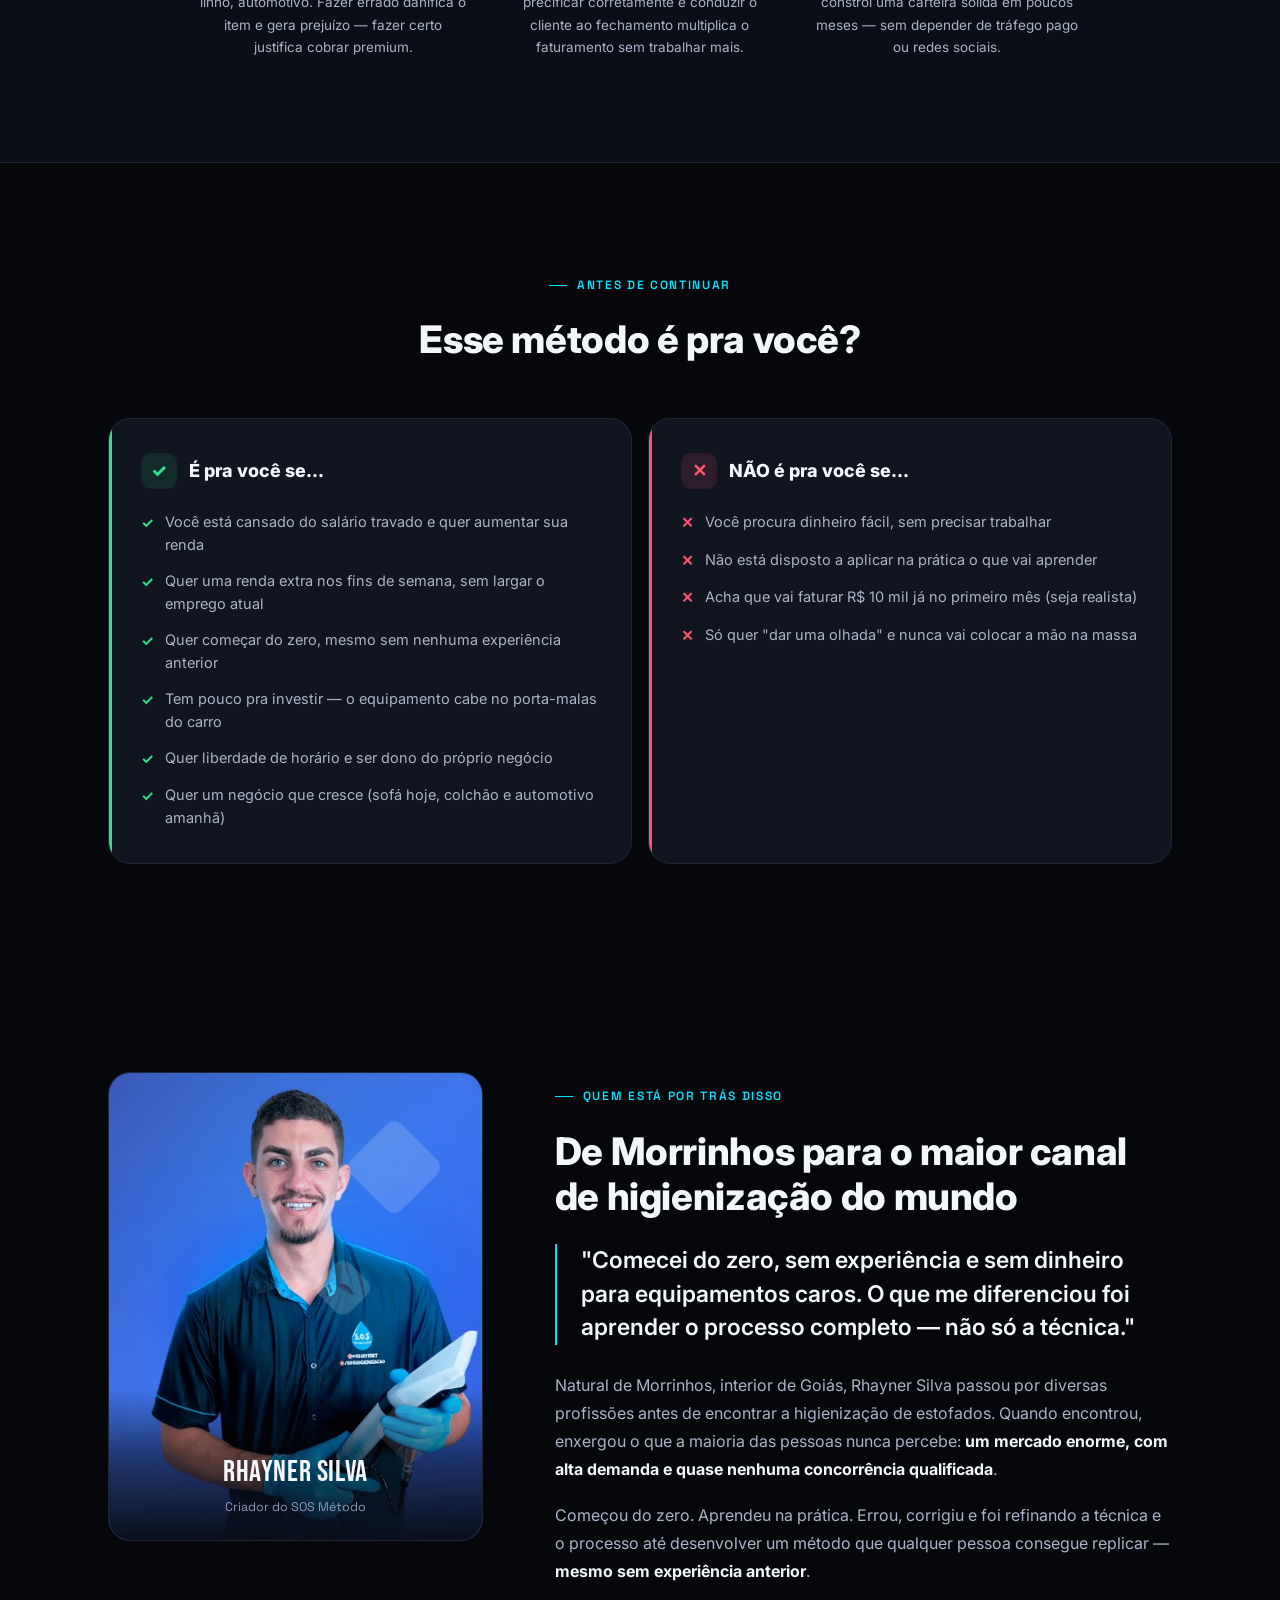
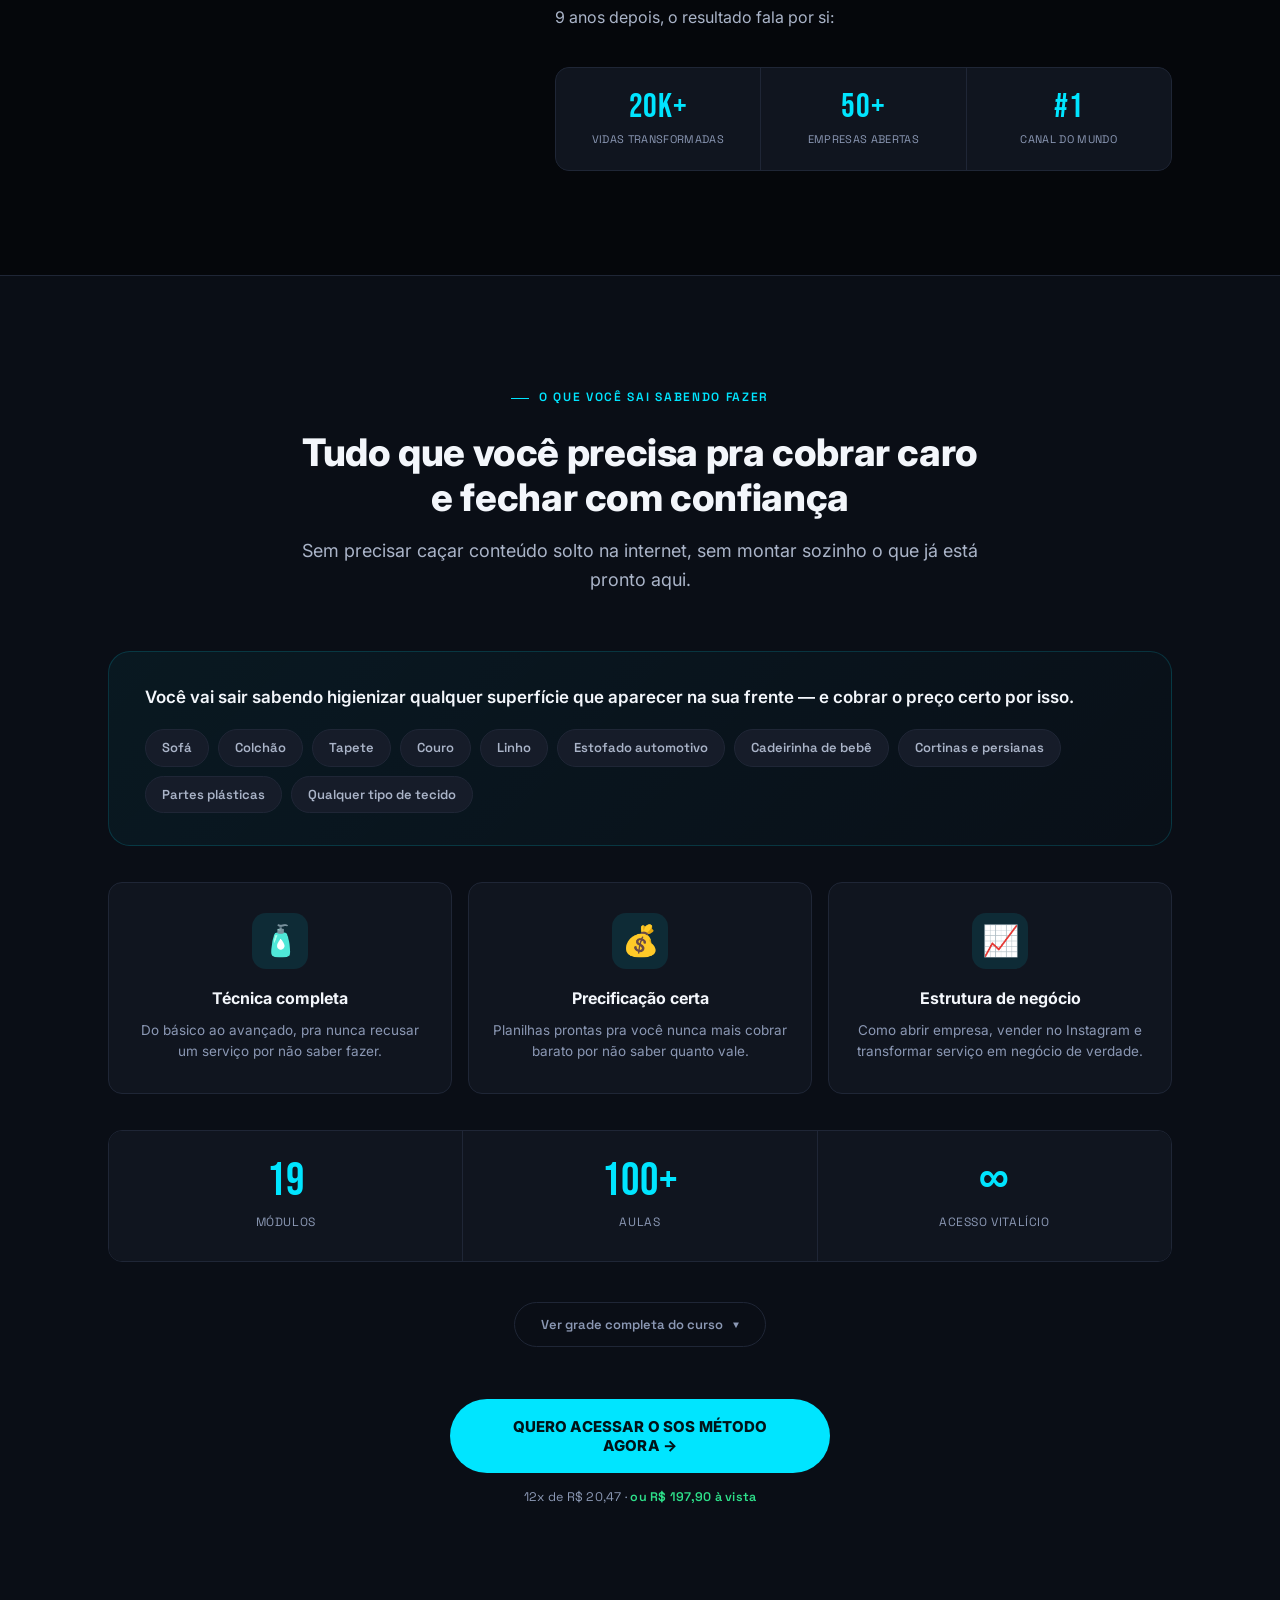
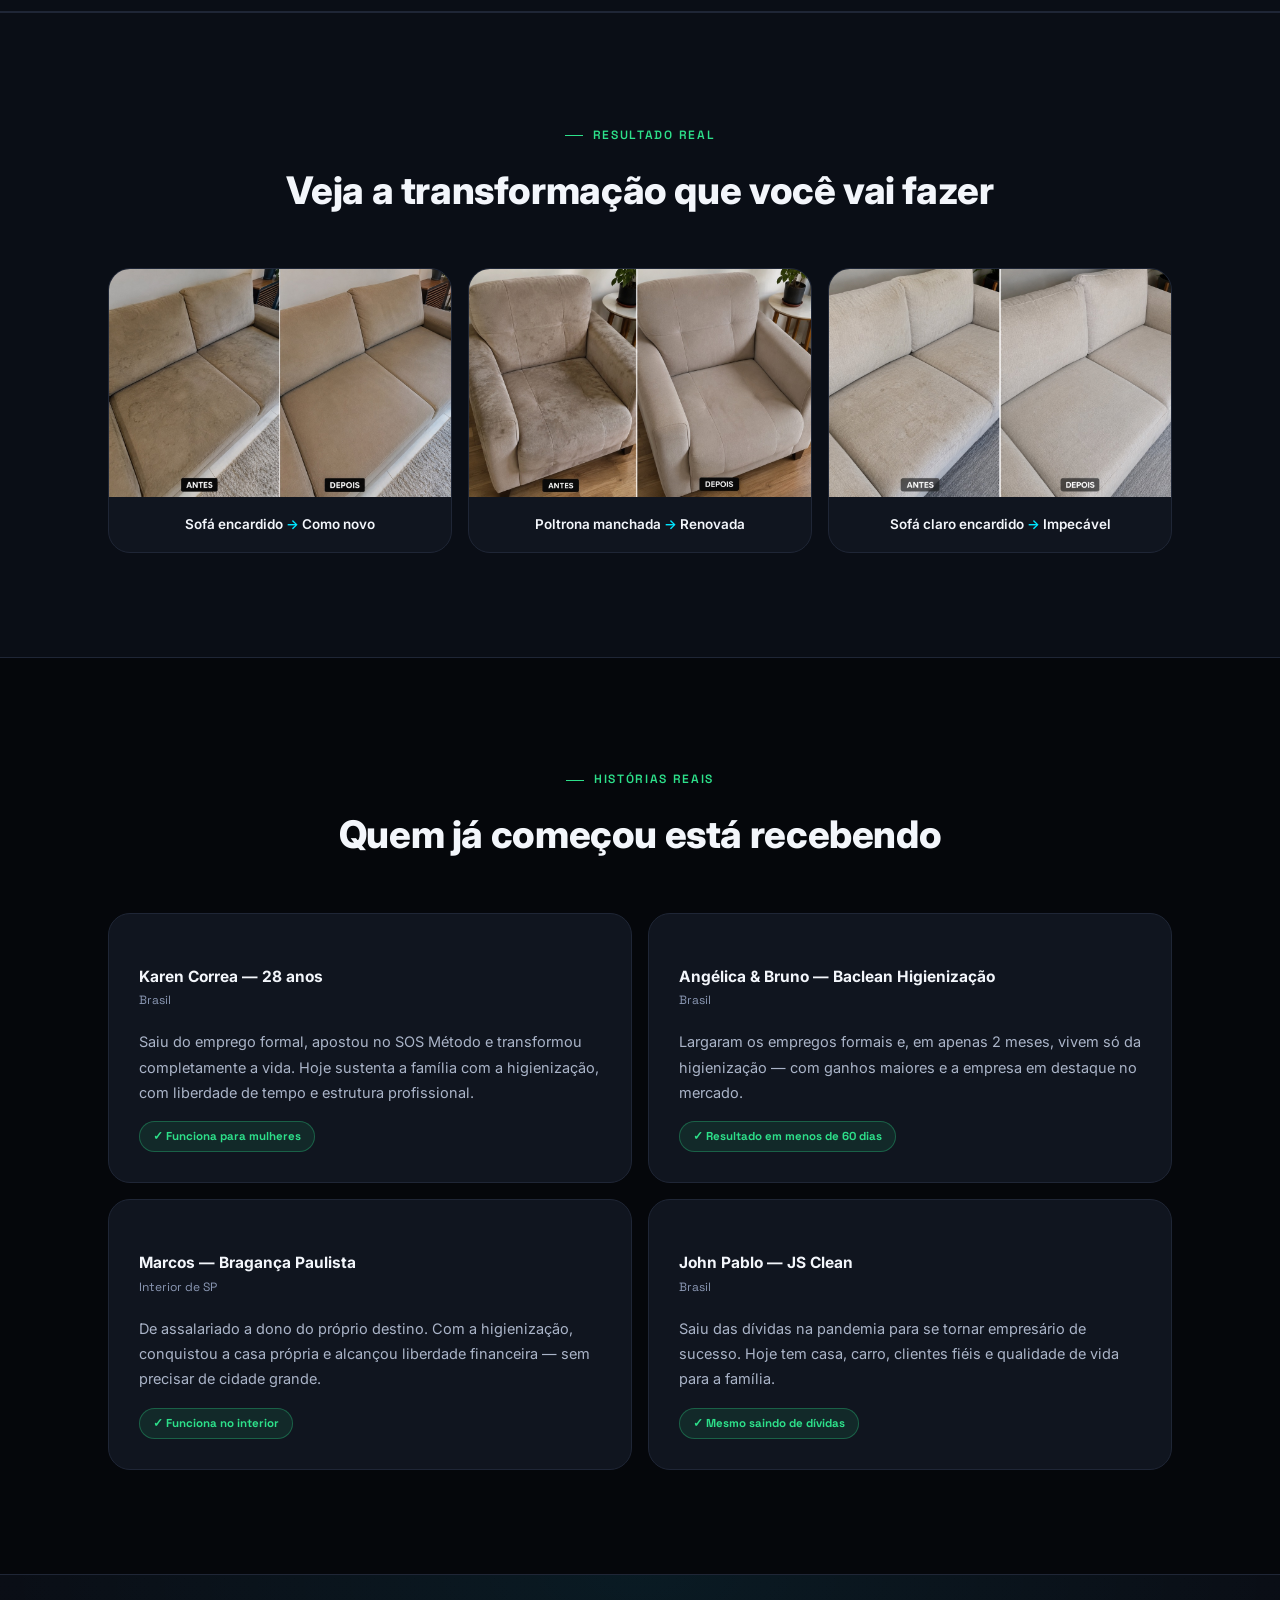
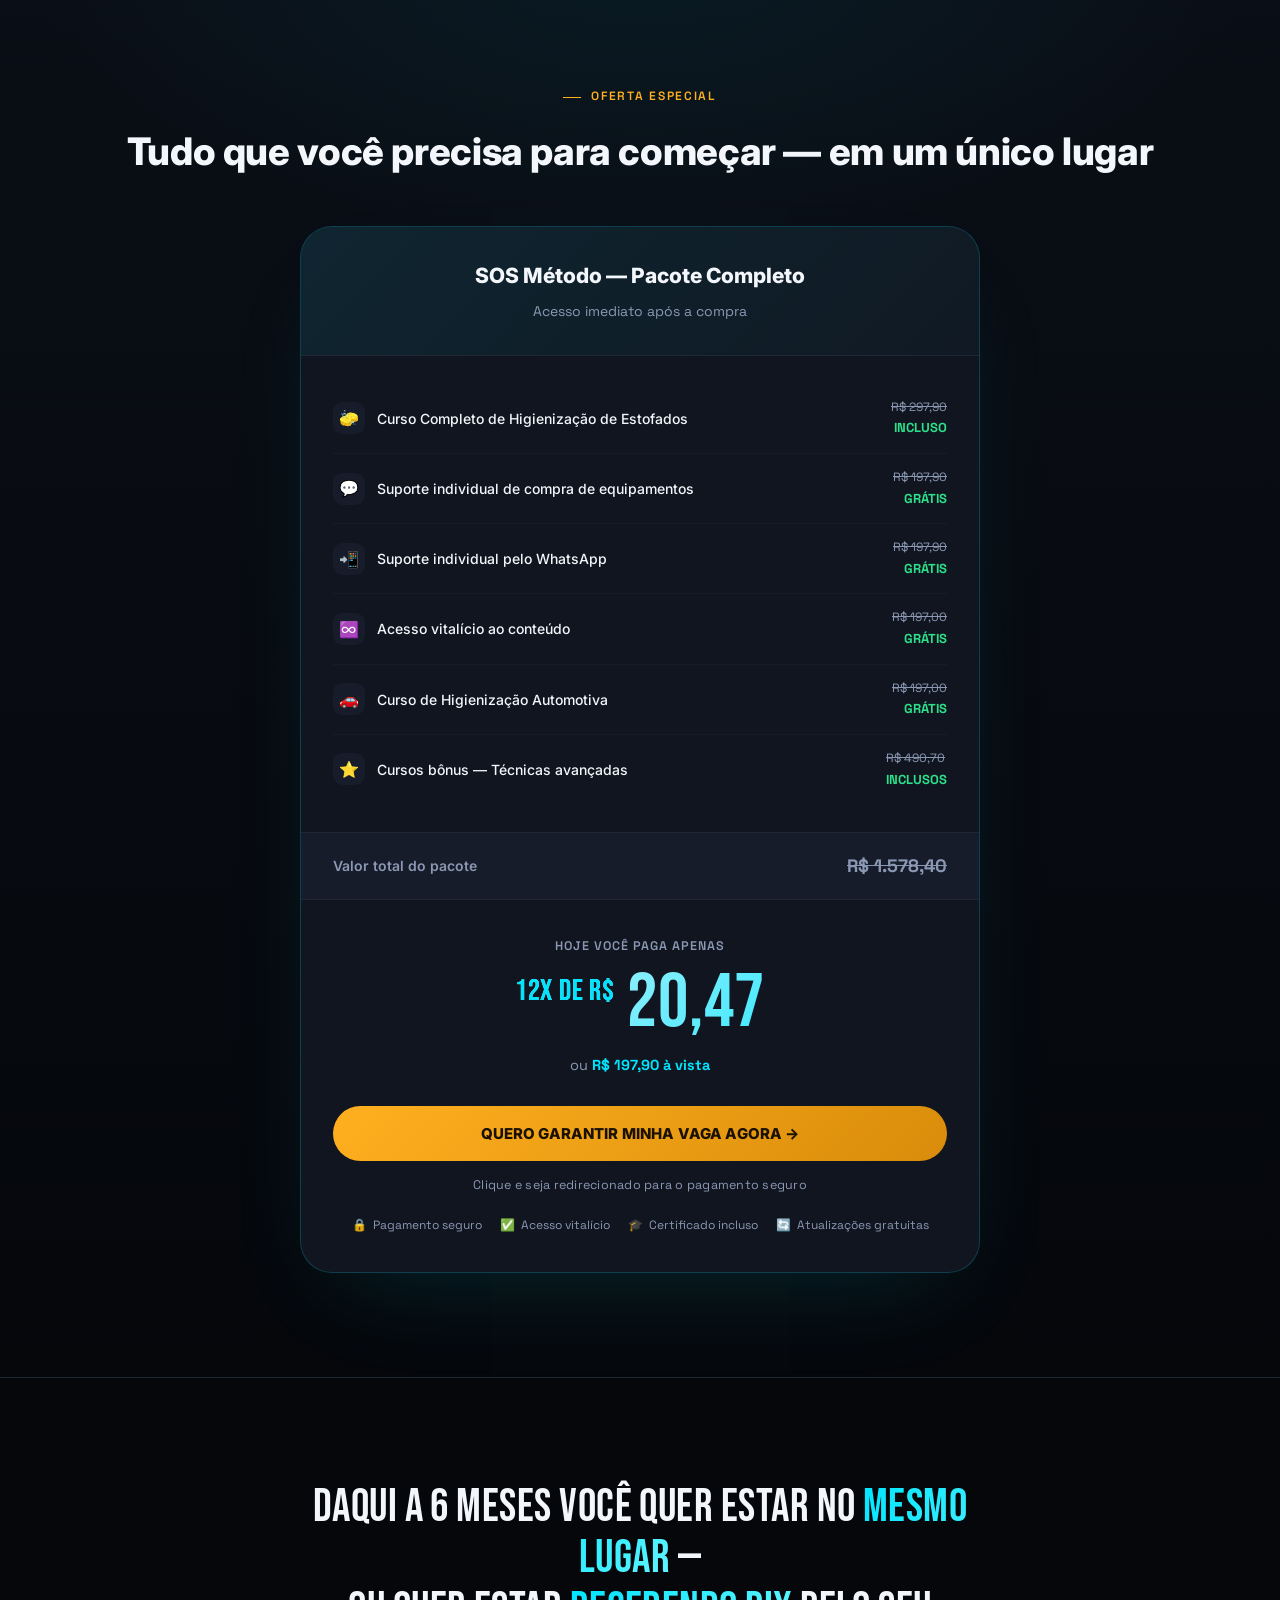
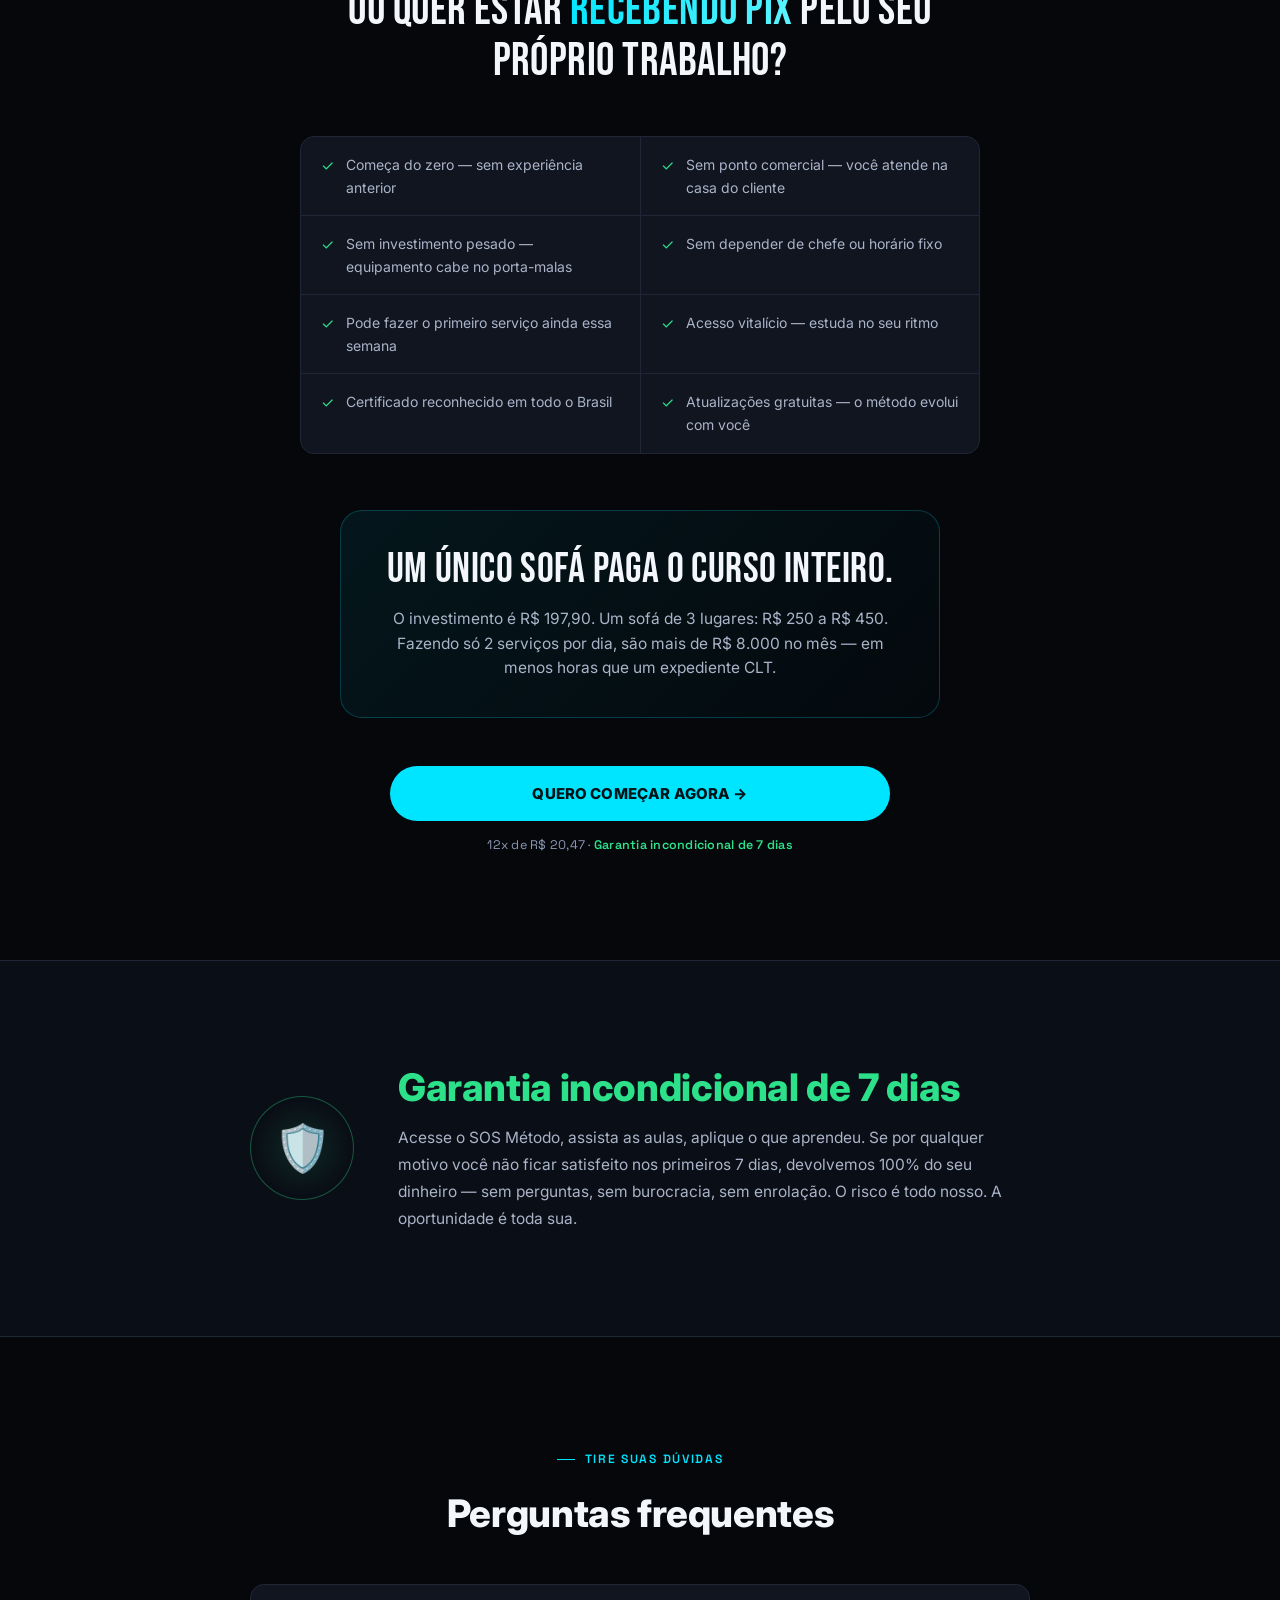
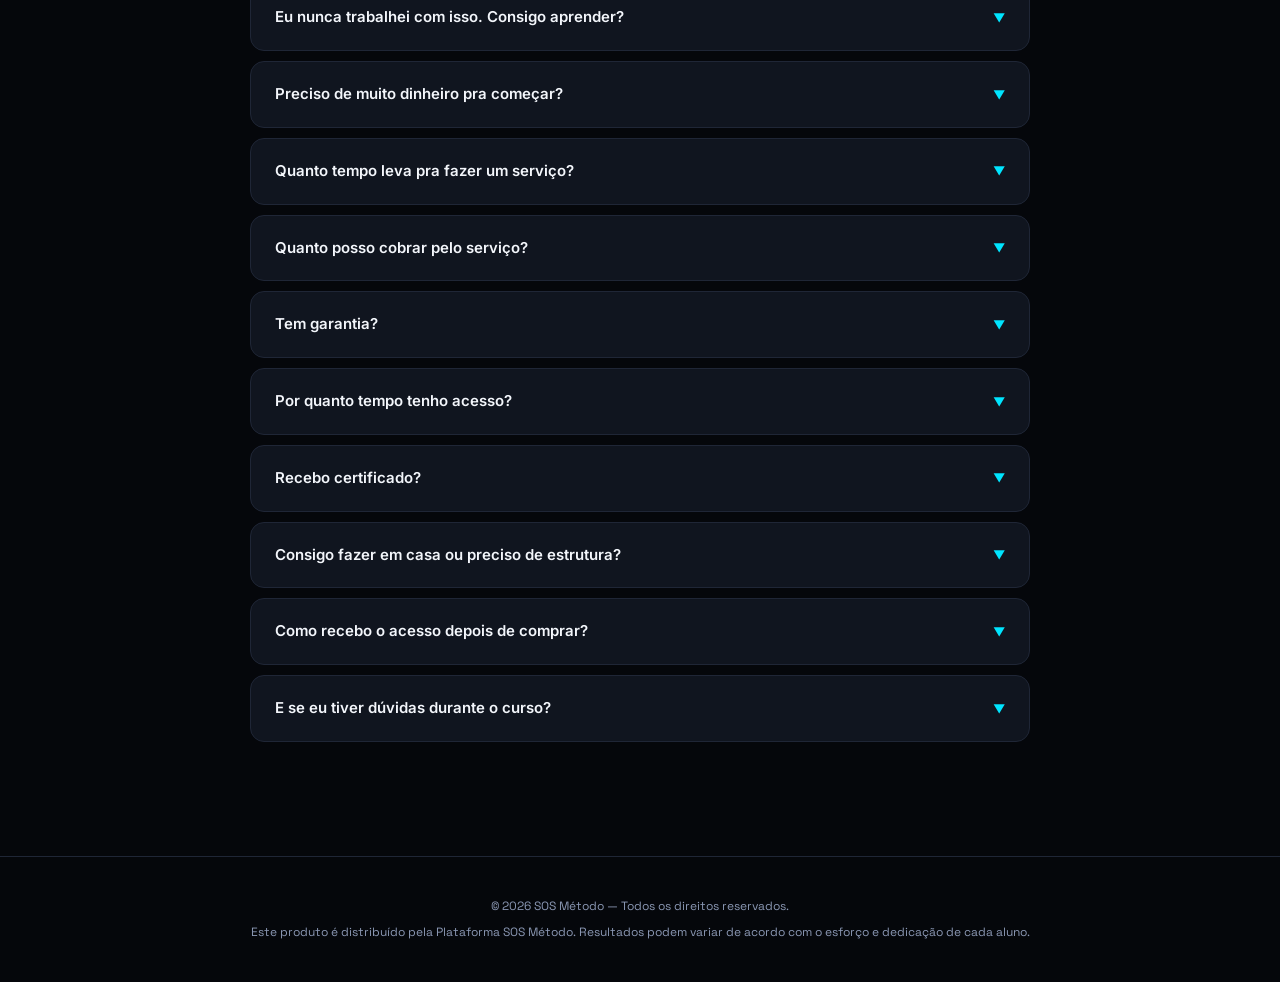
==== commit f58e7a32: "Completa a grade com os modulos 12 a 19 (19 modulos, 100 aulas) Co-Authored-By: Claude Opus 4.8 <nor" ====
--- a/index.html
+++ b/index.html
@@ -976,7 +976,15 @@
   {n:"08",t:"Método Colchão Nível 1",m:"4 aulas",l:["Aula 1","Aula 2","Aula 3","Aula 4"]},
   {n:"09",t:"Método Colchão Nível 2",m:"7 aulas",l:["Aula 1","Aula 2","Aula 3","Aula 4","Aula 5","Aula 6","Aula 7"]},
   {n:"10",t:"Estofados Automotivos",m:"10 aulas",l:["Materiais","Orçamento e cuidados básicos","Lavagem e higienização teto com extratora","Limpeza e higienização teto com microfibra","Limpeza teto premium","Limpeza encosto de cabeça","Limpeza e higienização banco (parte 1)","Limpeza e higienização banco (parte 2)","Limpeza e higienização de bancos (parte 3)","Lavagem de carpete"]},
-  {n:"11",t:"Tratamento de Couro",m:"3 aulas",l:["Produtos e acessórios","Lavagem do couro","Hidratação do couro"]}
+  {n:"11",t:"Tratamento de Couro",m:"3 aulas",l:["Produtos e acessórios","Lavagem do couro","Hidratação do couro"]},
+  {n:"12",t:"Partes Plásticas",m:"4 aulas",l:["Materiais","Limpeza","Revitalização","Finalização"]},
+  {n:"13",t:"Cortinas Persianas",m:"3 aulas",l:["Orçamento e Desmontagem","Lavagem","Montagem"]},
+  {n:"14",t:"Cadeirinha de Bebê",m:"4 aulas",l:["Preparo para lavagem","Limpeza e aplicação do produto","Escovação","Extração"]},
+  {n:"15",t:"Lavagem de Tapete",m:"15 aulas",l:["Materiais","Aula 1","Aula 2","Aula 3","Aula 4","Aula 5","Aula 6","Aula 7","Tapete felpudo – Aula 1","Aula 2","Aula 3","Aula 4","Aula 5","Aula 6","Resolvendo mau odor de secagem"]},
+  {n:"16",t:"Identificação de Tecidos",m:"9 aulas",l:["Como identificar tipos de tecidos","Aula 1 – SUEDE","Aula 2 – SUEDE","Aula 3 – AcquaBlock","Aula 4 – AcquaBlock","Aula 5 – AcquaBlock","Aula 6 – AcquaBlock plus","Aula 7 – LINHO","Desconto especial para alunos"]},
+  {n:"17",t:"Planilha de Inspeção e Orçamentos",m:"3 aulas",l:["Planilha para sofá","Planilha para colchão","Planilha para estofados automotivo"]},
+  {n:"18",t:"Impulsionando Vendas",m:"1 aula",l:["Impulsionando no Instagram"]},
+  {n:"19",t:"Estruturando sua Empresa",m:"4 aulas",l:["O primeiro passo – Pague o preço pelo sucesso","Encurte o caminho para acelerar seus resultados","Investindo os lucros","Ponto chave: Precificar corretamente"]}
 ];
 
 var INITIAL_VISIBLE = 6; // quantos módulos mostrar antes do "Ver mais"
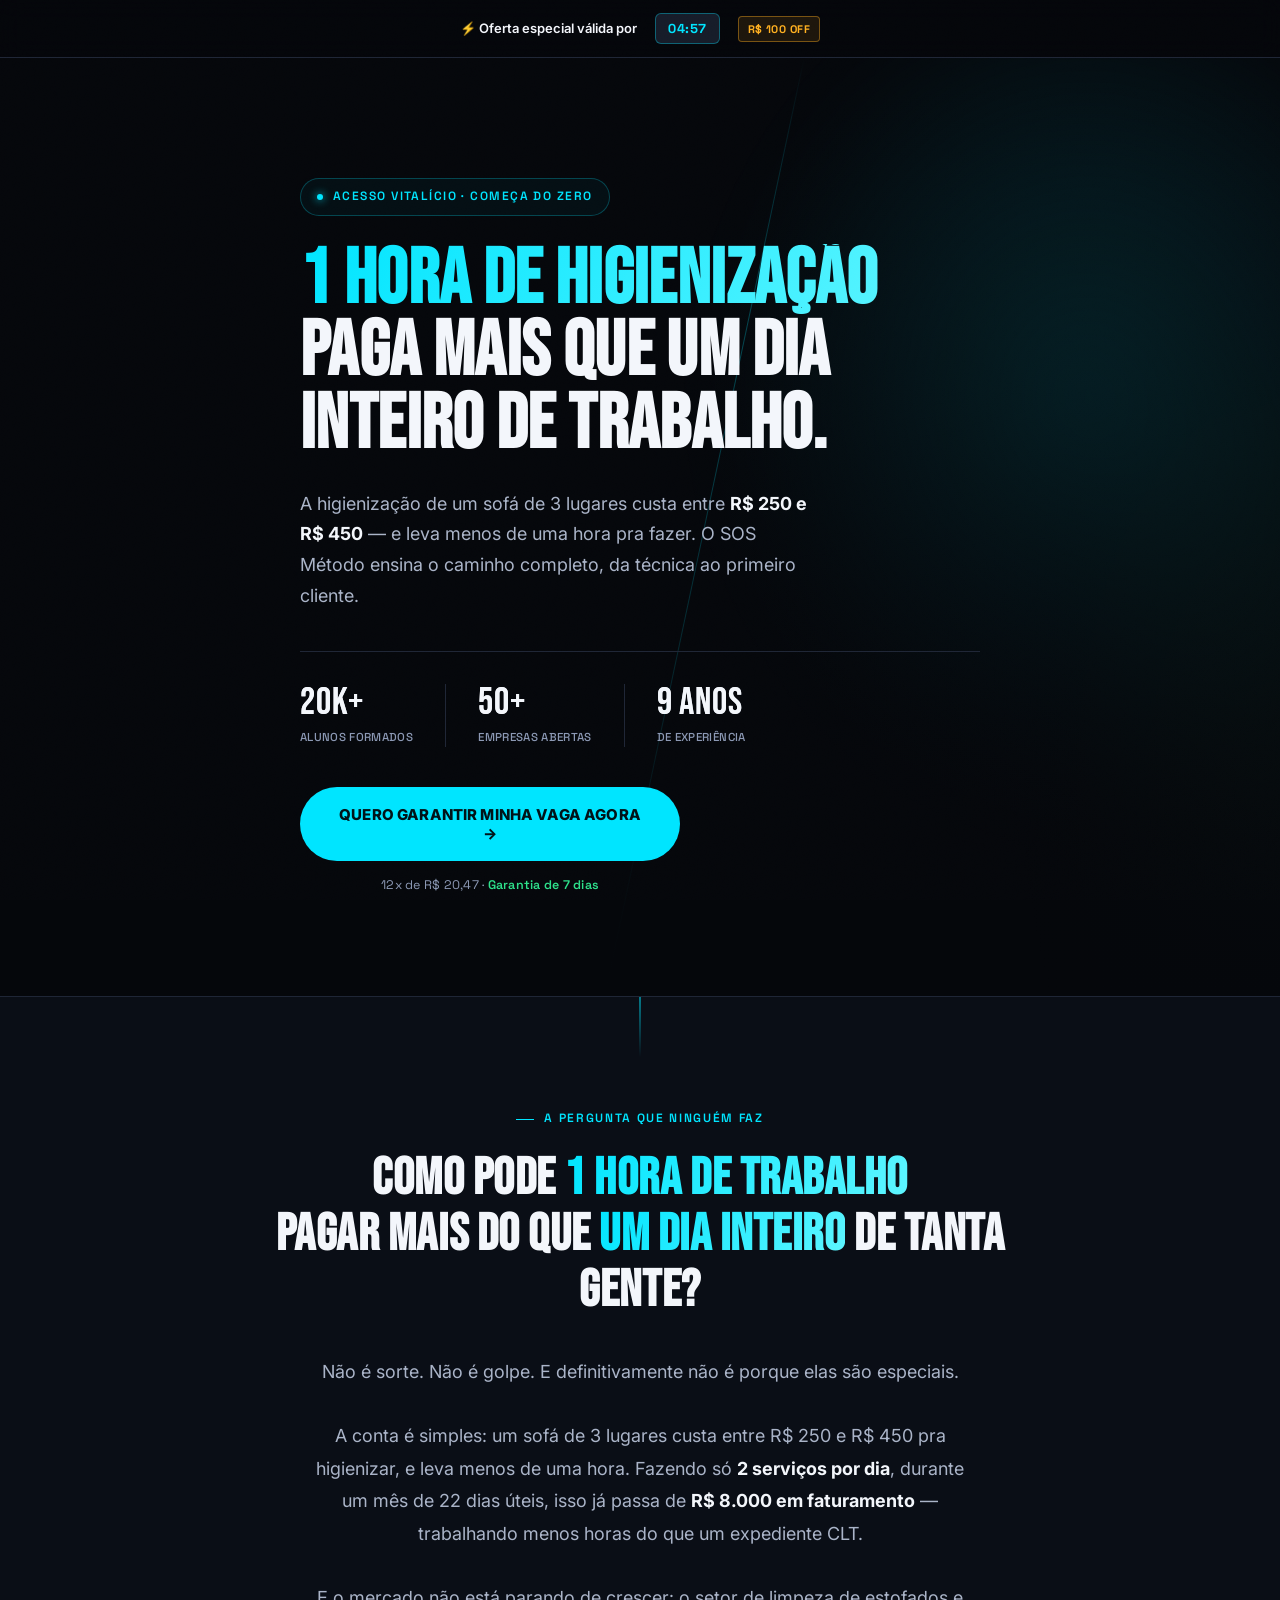
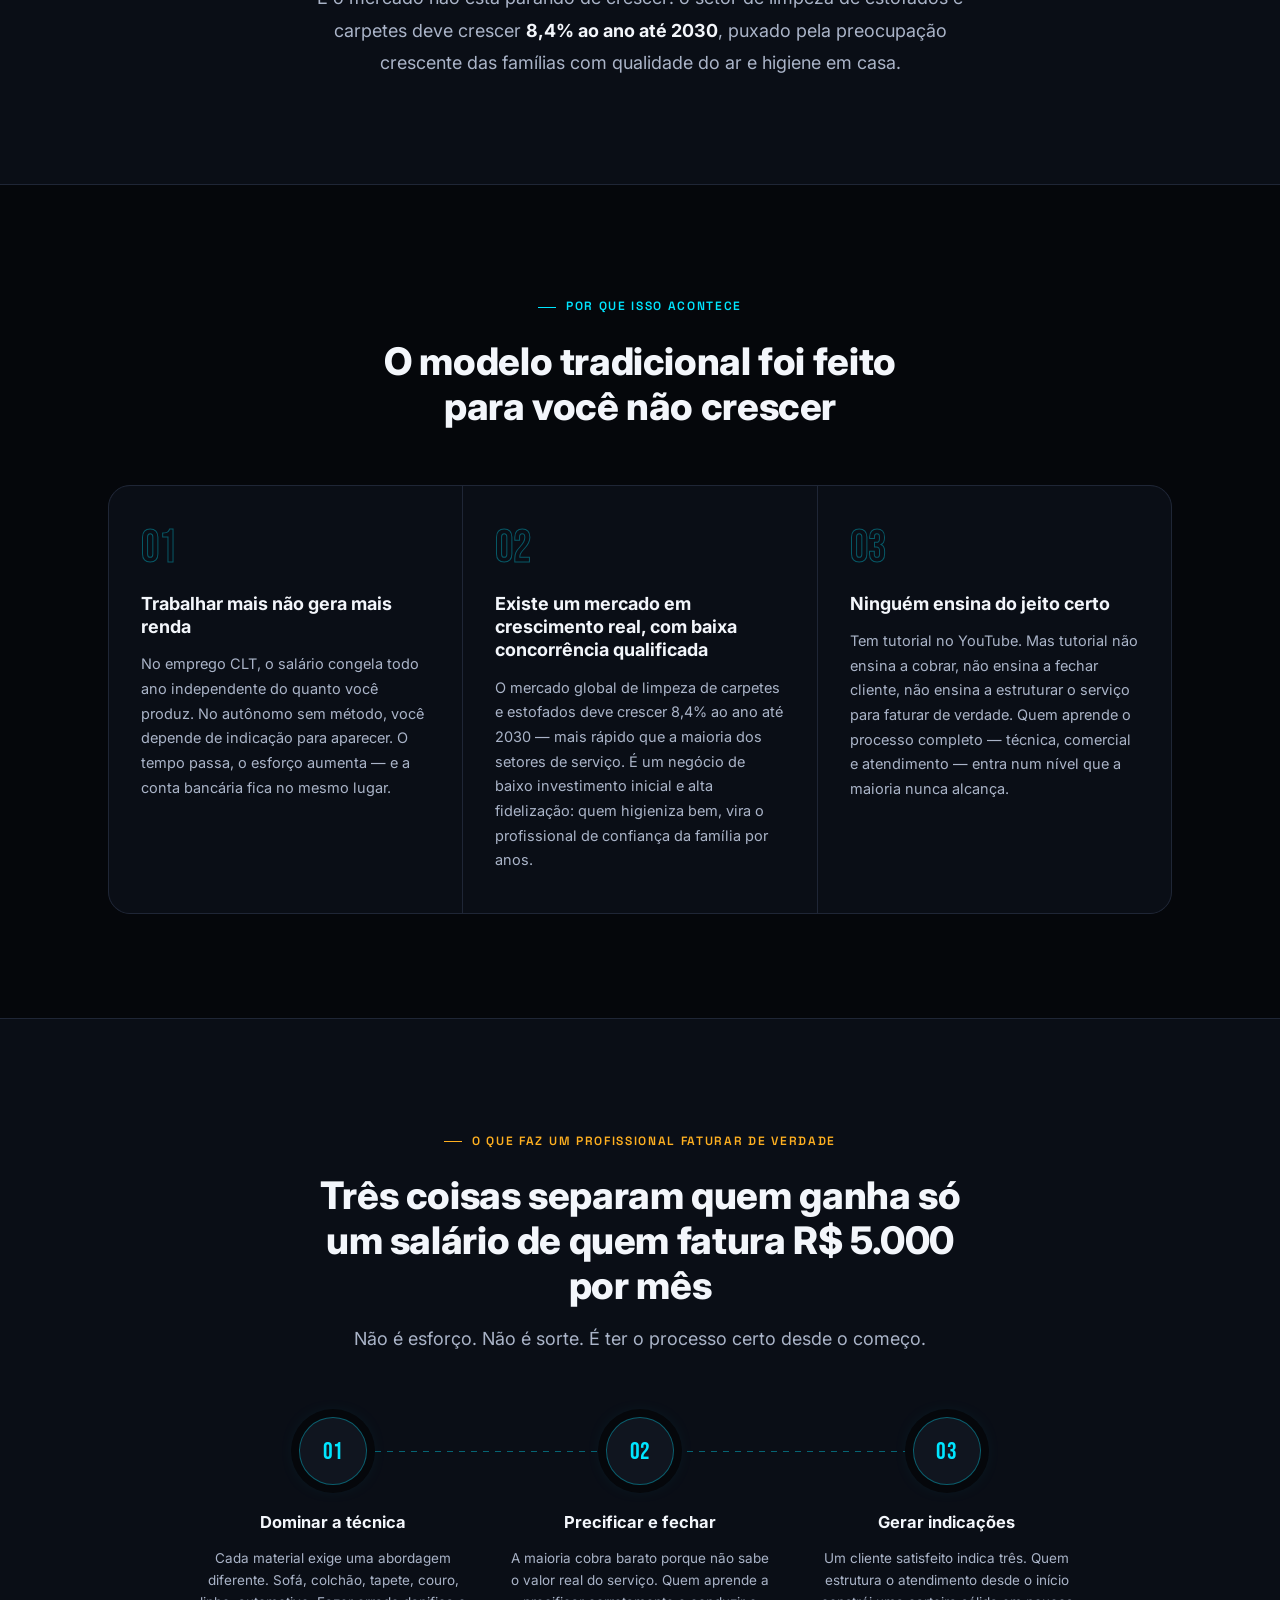
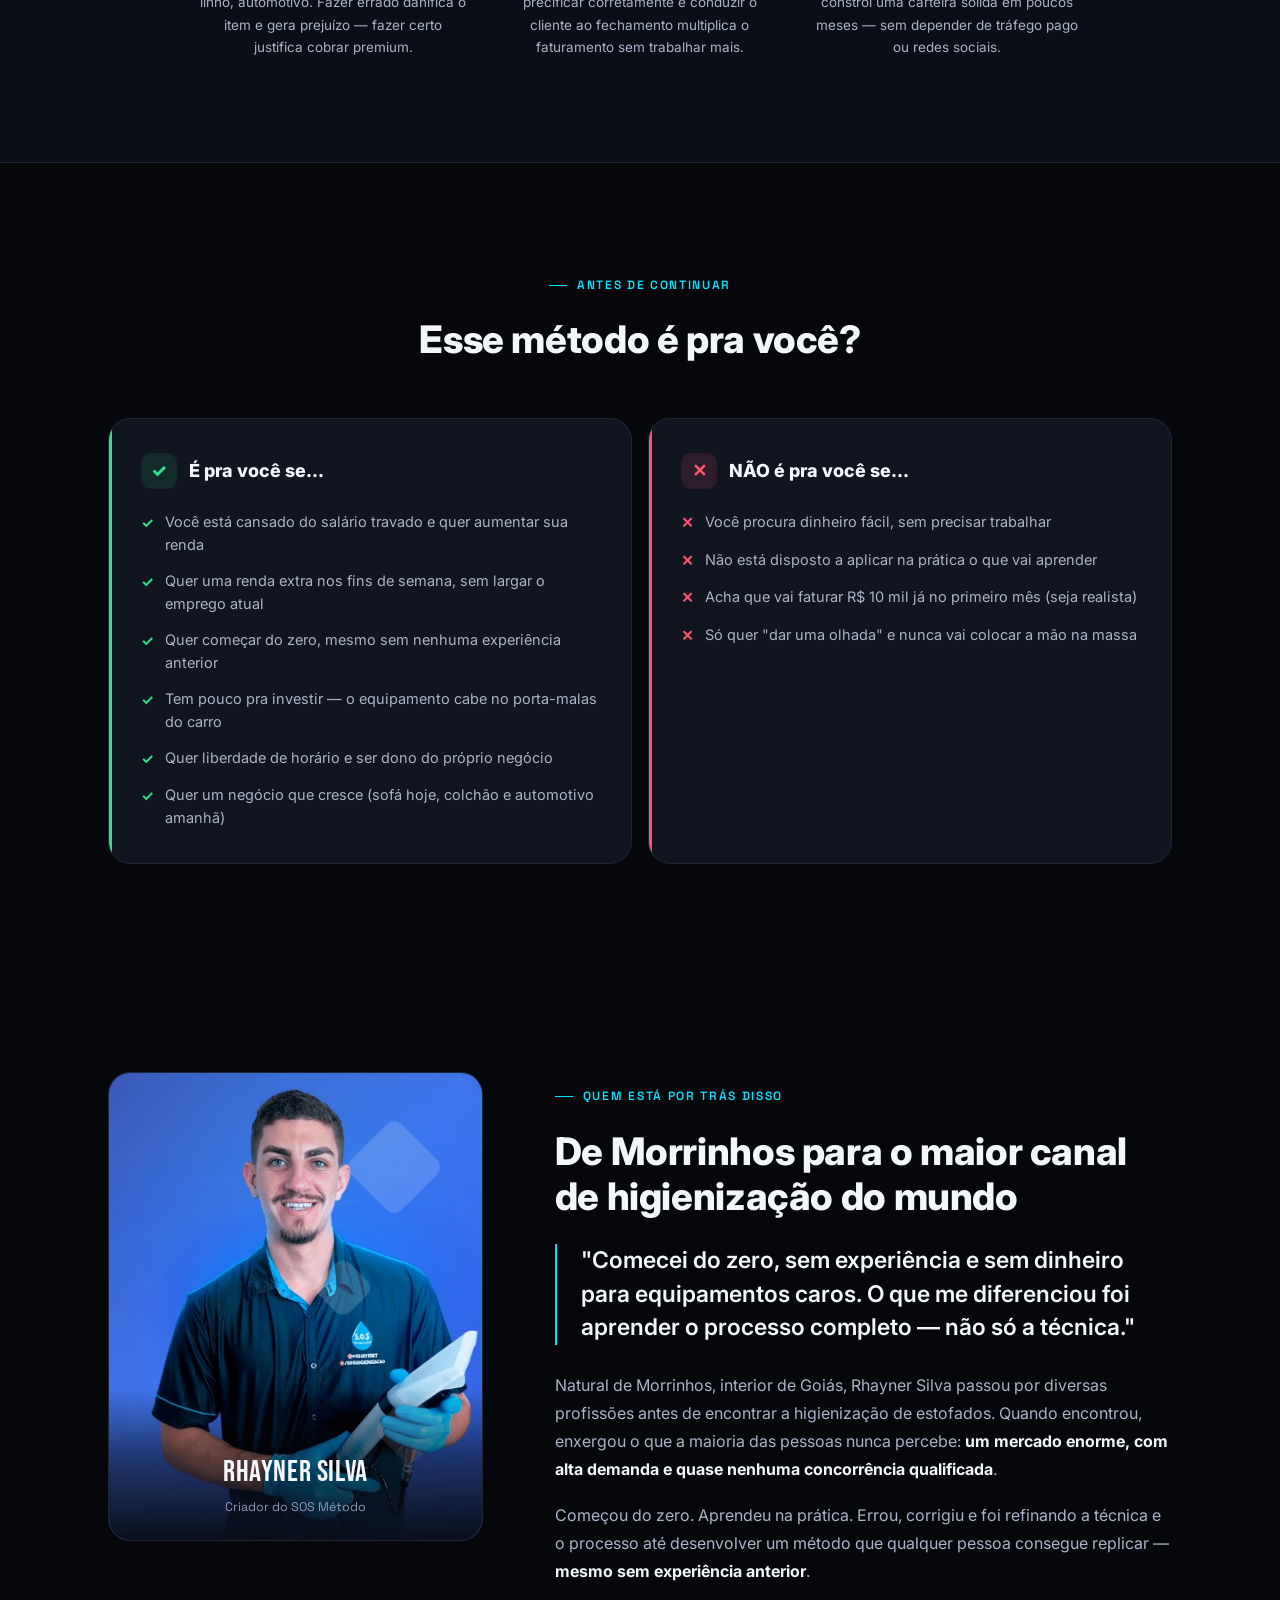
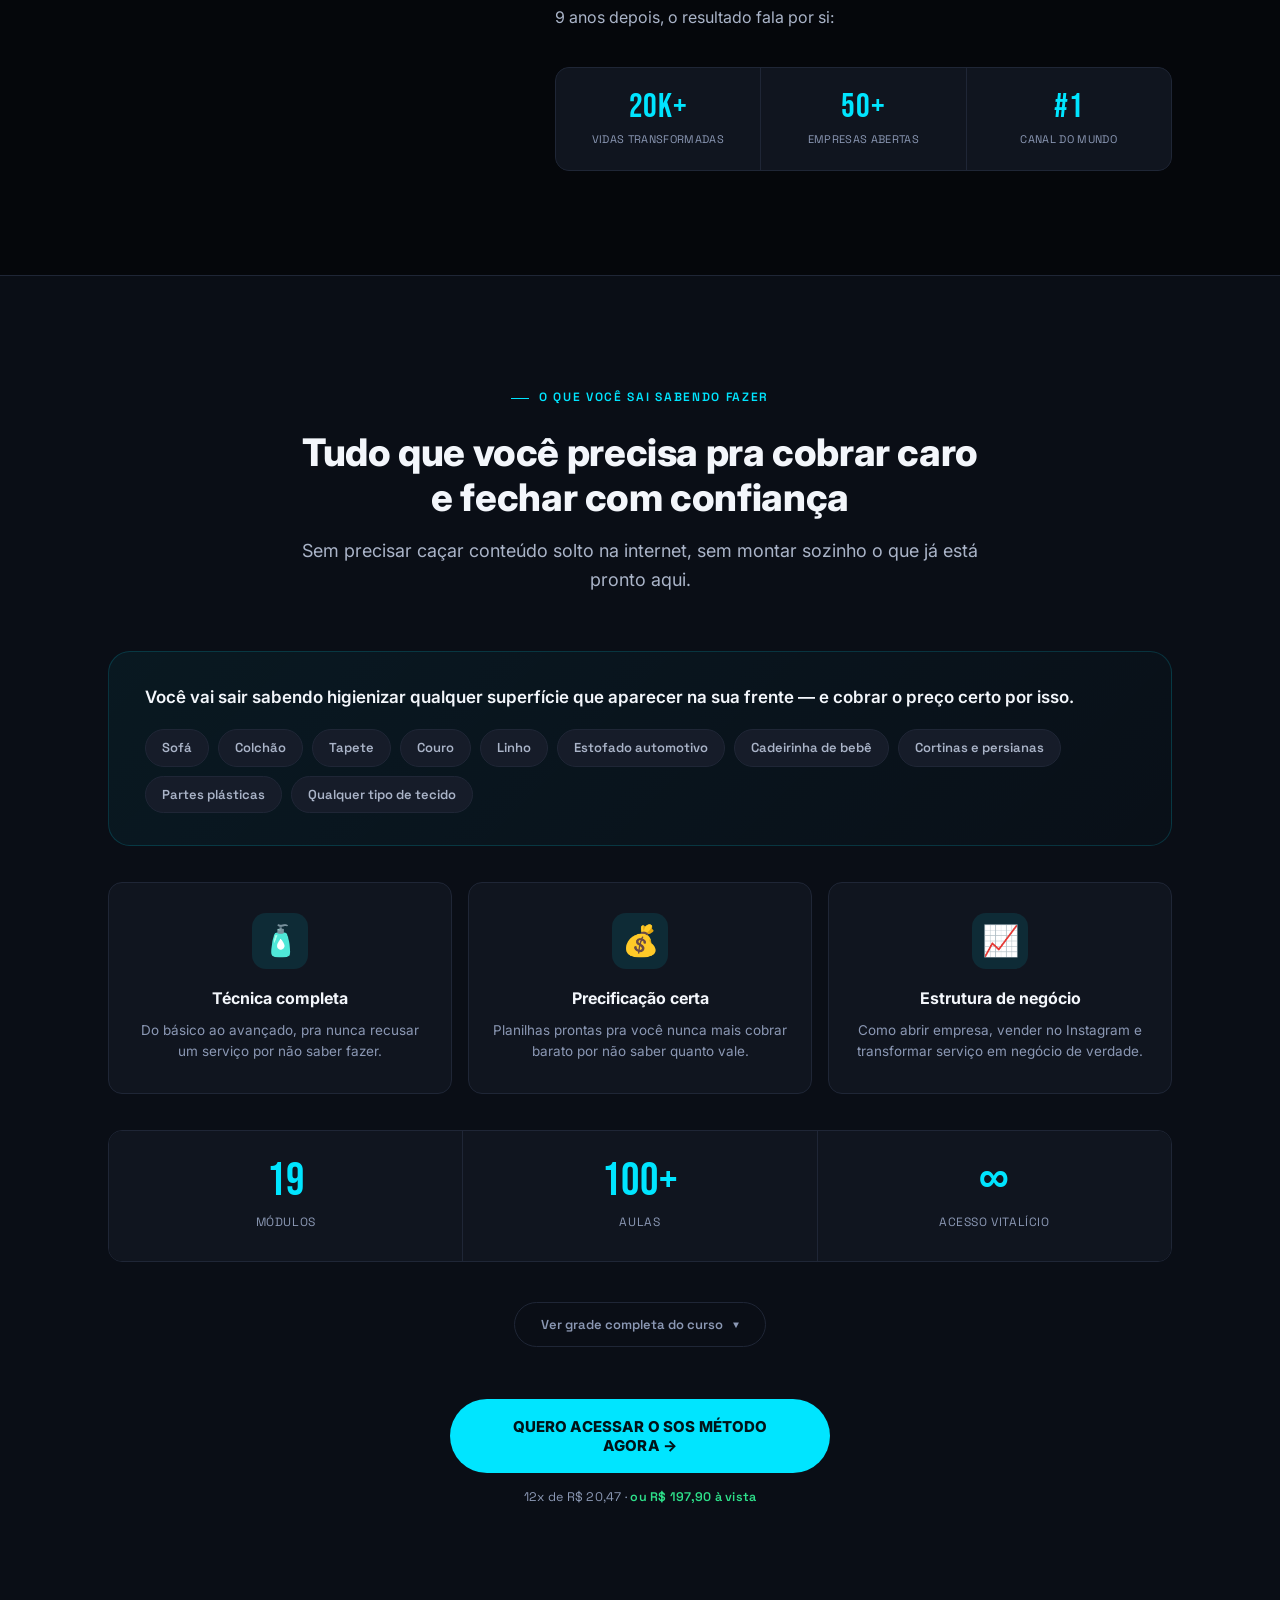
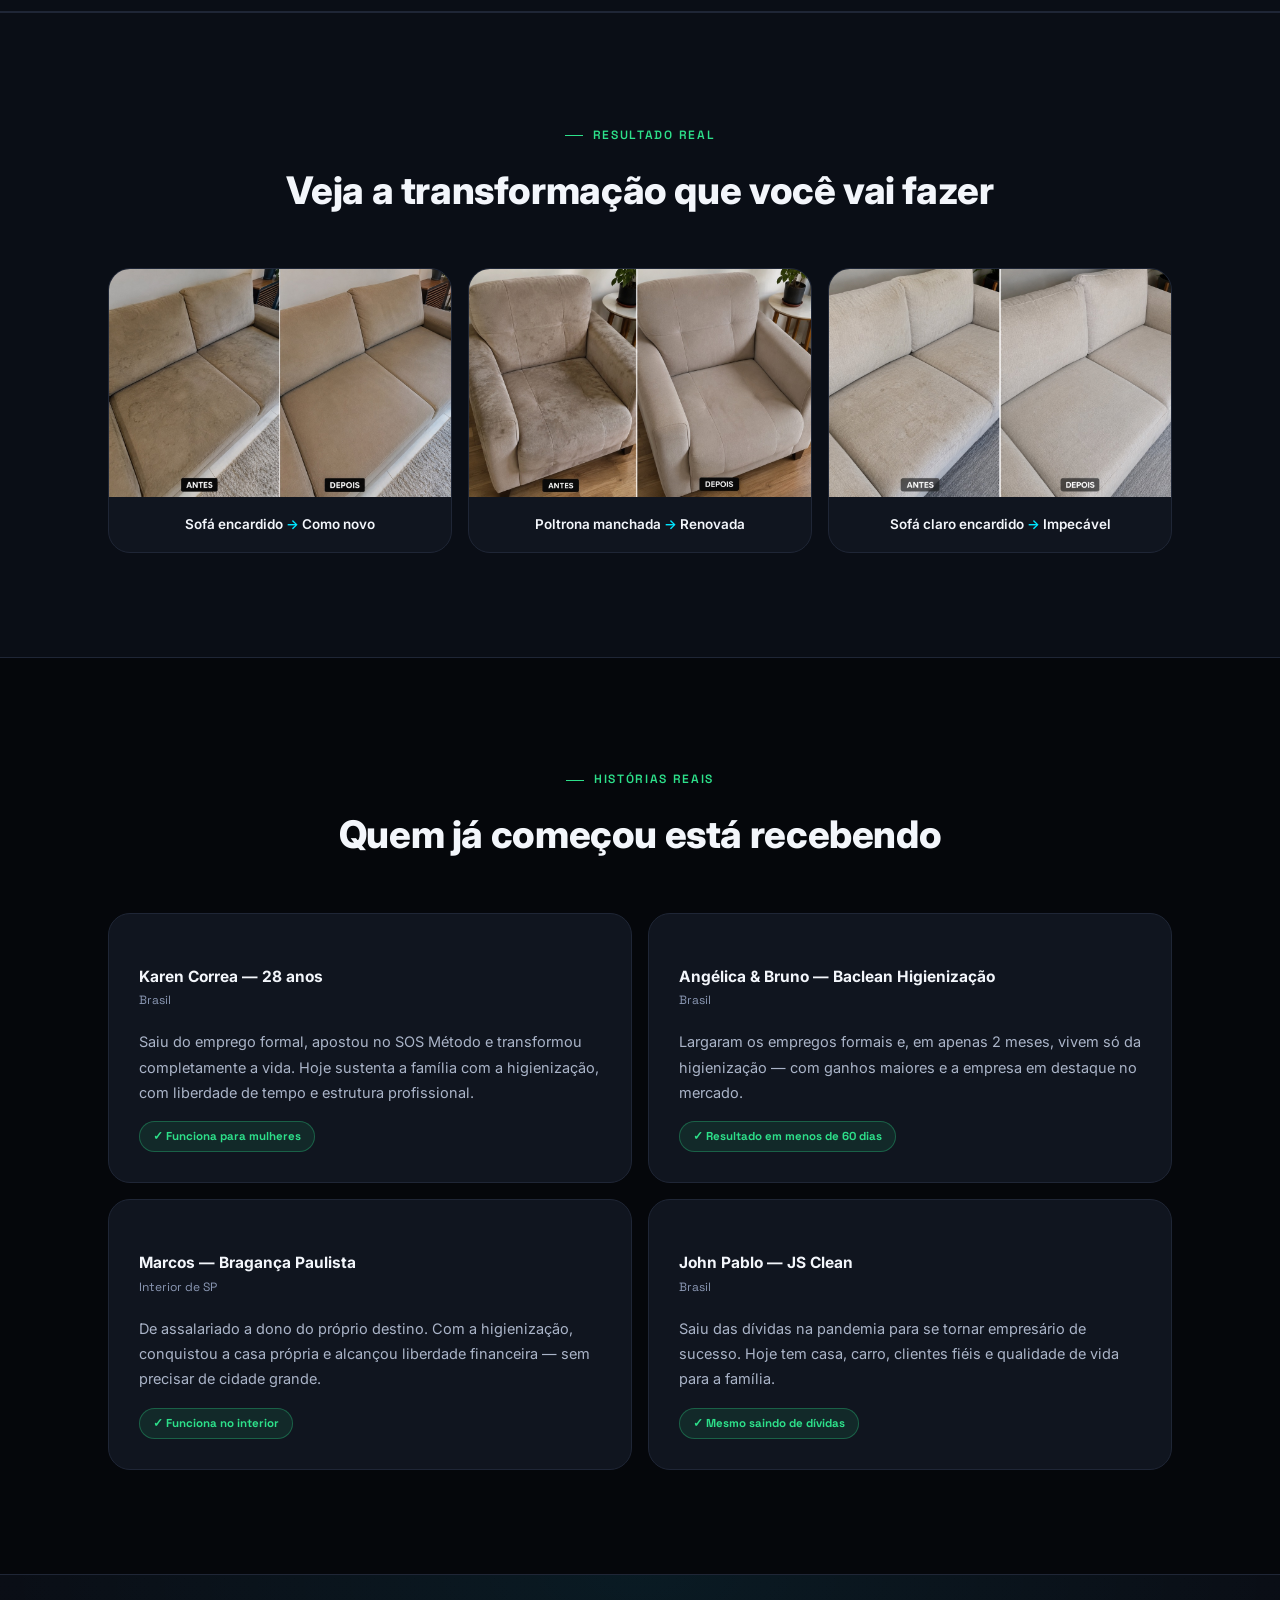
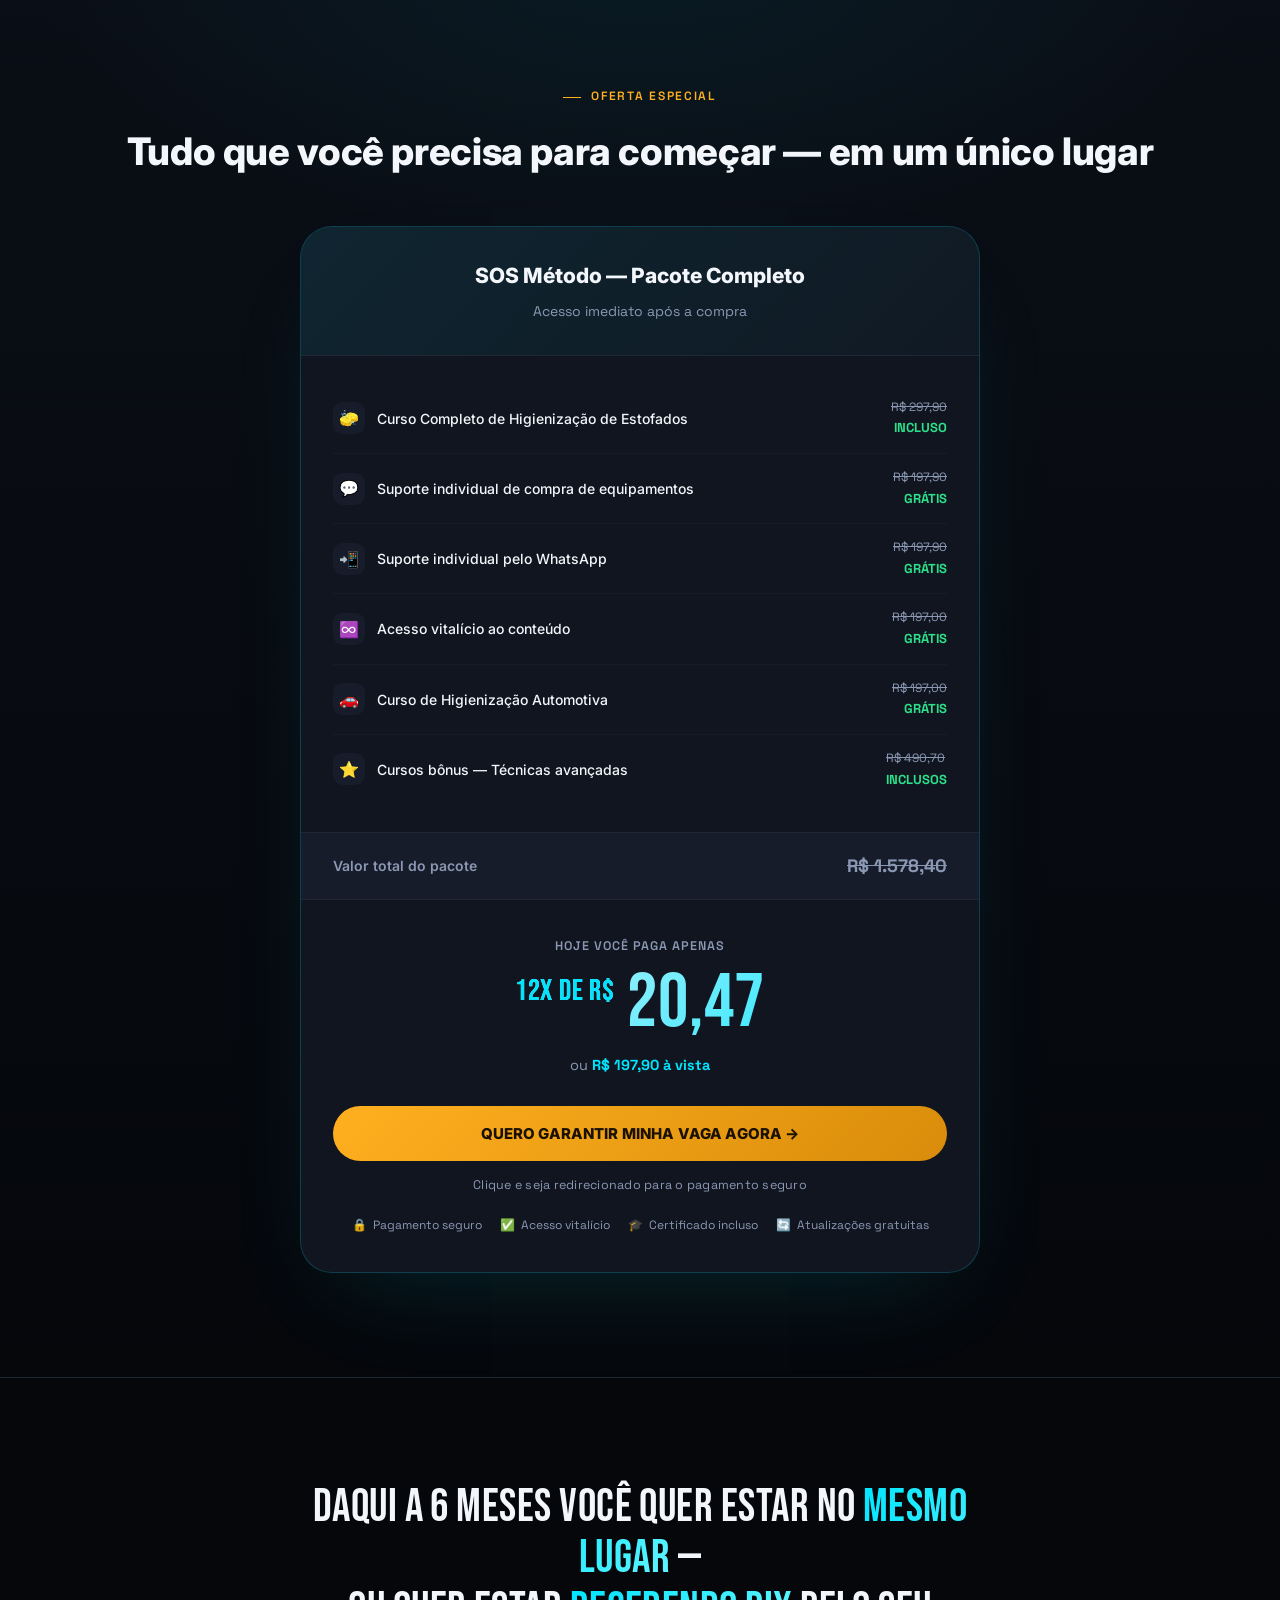
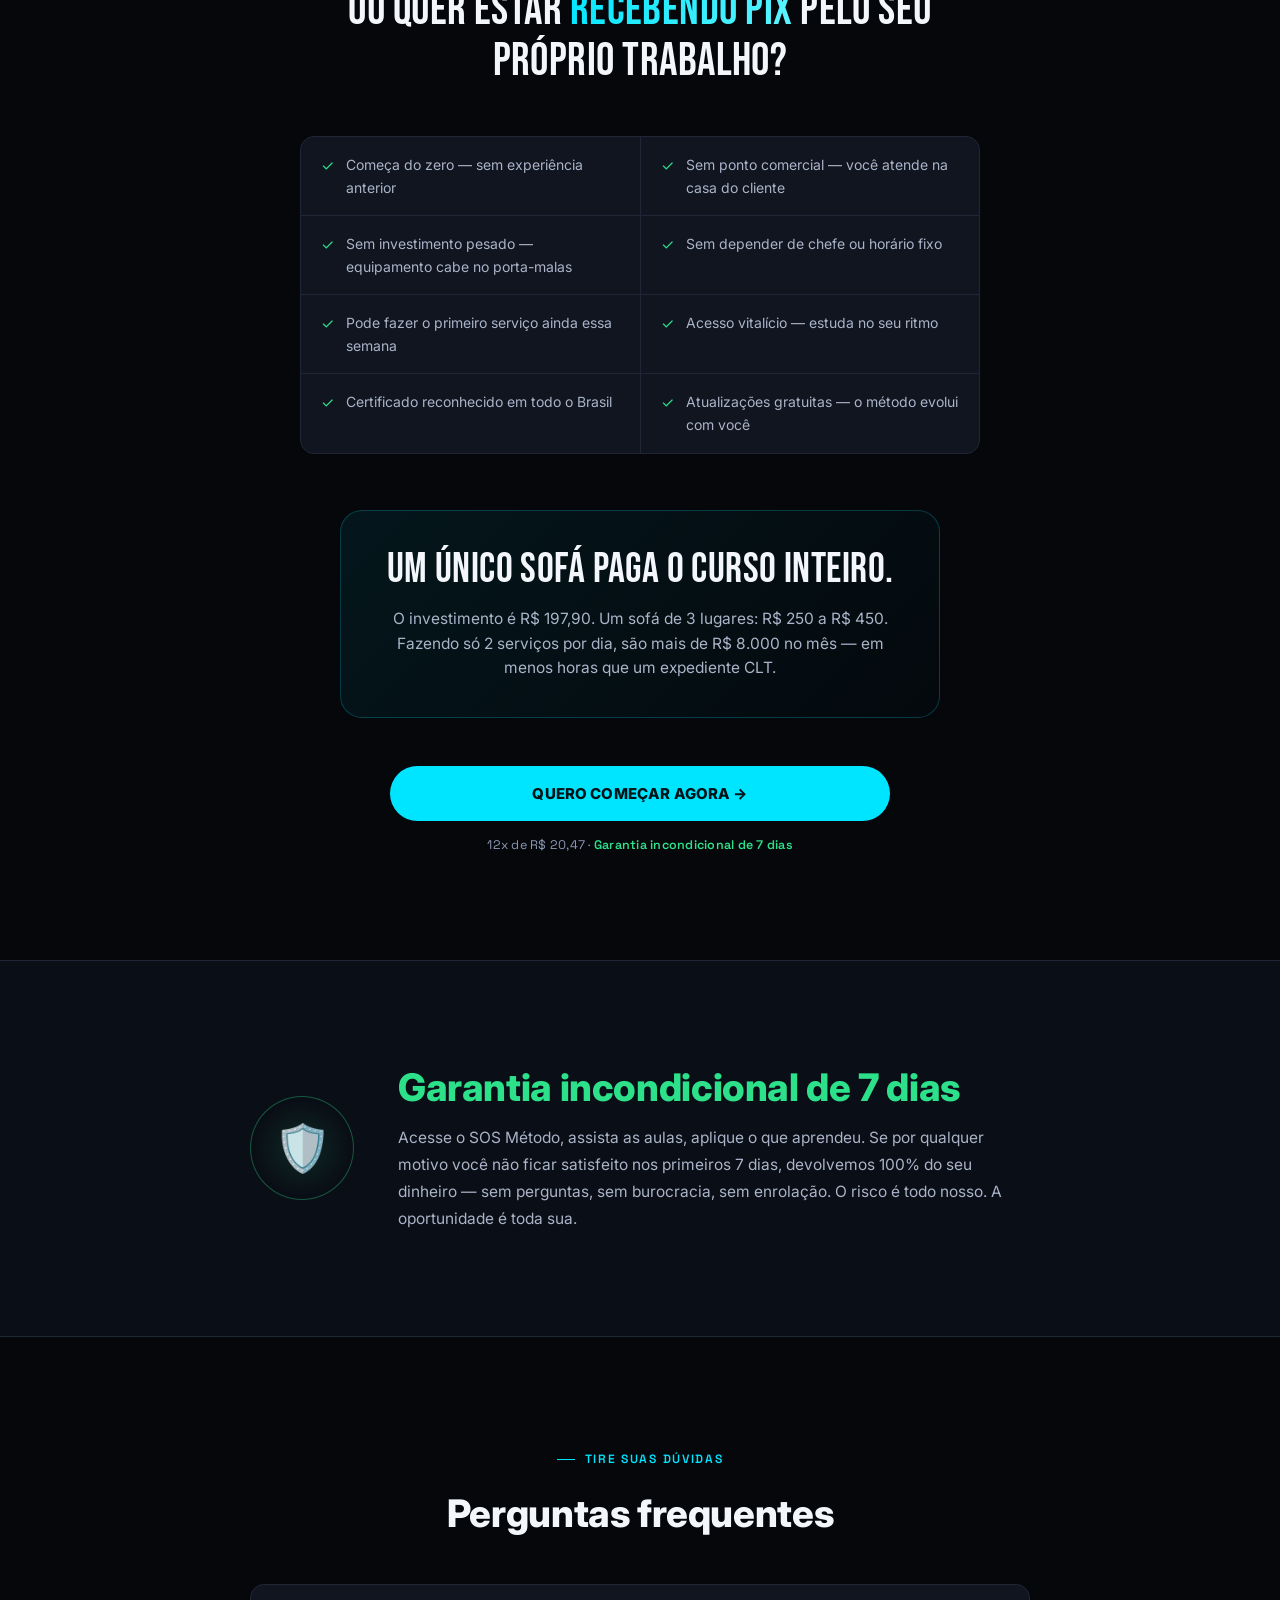
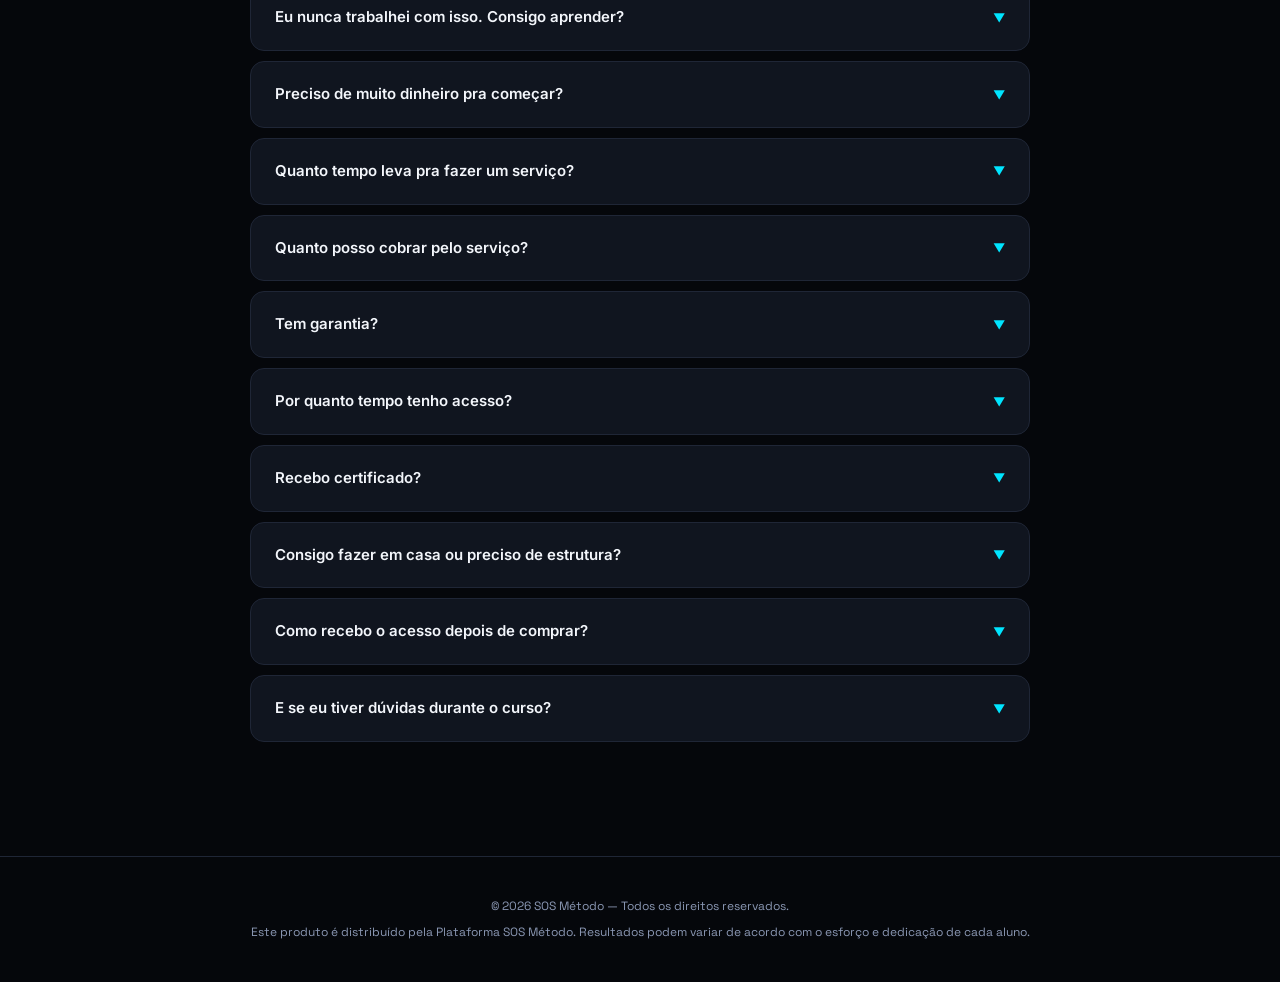
==== commit febeff90: "Checkout da pagina principal passa a usar afid do afiliado e src=elias Aplicado so no index.html; a " ====
--- a/index.html
+++ b/index.html
@@ -836,7 +836,7 @@
         <div class="preco-label">Hoje você paga apenas</div>
         <div class="preco-parcela"><sup>12x de R$</sup> 20,47</div>
         <div class="preco-avista">ou <strong>R$ 197,90 à vista</strong></div>
-        <button class="btn gold" id="comprar" onclick="window.open('https://pay.kiwify.com.br/llBxiaL','_blank')">QUERO GARANTIR MINHA VAGA AGORA →</button>
+        <button class="btn gold" id="comprar" onclick="window.open('https://pay.kiwify.com.br/llBxiaL?afid=waP5Te17&amp;src=elias','_blank')">QUERO GARANTIR MINHA VAGA AGORA →</button>
         <div class="btn-sub">Clique e seja redirecionado para o pagamento seguro</div>
         <div class="garantias">
           <div class="garantia-item"><span>🔒</span> Pagamento seguro</div>
@@ -1157,6 +1157,44 @@
 }
 
 /* ═══════════════════════════════════════
+   RASTREIO: captura UTMs e repassa ao checkout
+═══════════════════════════════════════ */
+var TRACK_KEYS = ['utm_source','utm_medium','utm_campaign','utm_content','utm_term','utm_id','src','sck','fbclid','gclid','ttclid','xcod'];
+function getTrackingParams(){
+  var out = {};
+  try{
+    var saved = JSON.parse(sessionStorage.getItem('sosUtms') || '{}');
+    Object.keys(saved).forEach(function(k){ out[k] = saved[k]; });
+  }catch(e){}
+  var cur = new URLSearchParams(window.location.search);
+  TRACK_KEYS.forEach(function(k){ if(cur.has(k)) out[k] = cur.get(k); });
+  try{ sessionStorage.setItem('sosUtms', JSON.stringify(out)); }catch(e){}
+  return out;
+}
+function buildCheckoutUrl(base){
+  try{
+    var url = new URL(base);
+    var p = getTrackingParams();
+    Object.keys(p).forEach(function(k){ url.searchParams.set(k, p[k]); });
+    return url.toString();
+  }catch(e){ return base; }
+}
+function trackingQuery(){
+  var p = getTrackingParams(), parts = [];
+  Object.keys(p).forEach(function(k){ parts.push(encodeURIComponent(k)+'='+encodeURIComponent(p[k])); });
+  return parts.length ? ('?'+parts.join('&')) : '';
+}
+function initCheckoutTracking(){
+  getTrackingParams(); /* garante que as UTMs da URL sejam salvas */
+  var btn = document.getElementById('comprar');
+  if(btn){
+    btn.onclick = function(){
+      window.open(buildCheckoutUrl('https://pay.kiwify.com.br/llBxiaL?afid=waP5Te17&src=elias'), '_blank');
+    };
+  }
+}
+
+/* ═══════════════════════════════════════
    BACK REDIRECT: roleta de desconto (/back)
 ═══════════════════════════════════════ */
 function initExitRedirect(){
@@ -1166,7 +1204,7 @@
     if(fired || sessionStorage.getItem('sosBackSeen')) return;
     fired = true;
     sessionStorage.setItem('sosBackSeen','1');
-    window.location.href = 'back/';
+    window.location.href = 'back/' + trackingQuery();
   }
   /* Botão "voltar" do navegador — funciona no celular e no PC */
   try{ history.pushState(null, document.title, location.href); }catch(e){}
@@ -1187,6 +1225,7 @@
   initFloatCta();
   initVideoAlt();
   initLazyVideos();
+  initCheckoutTracking();
   initExitRedirect();
 });
 </script>
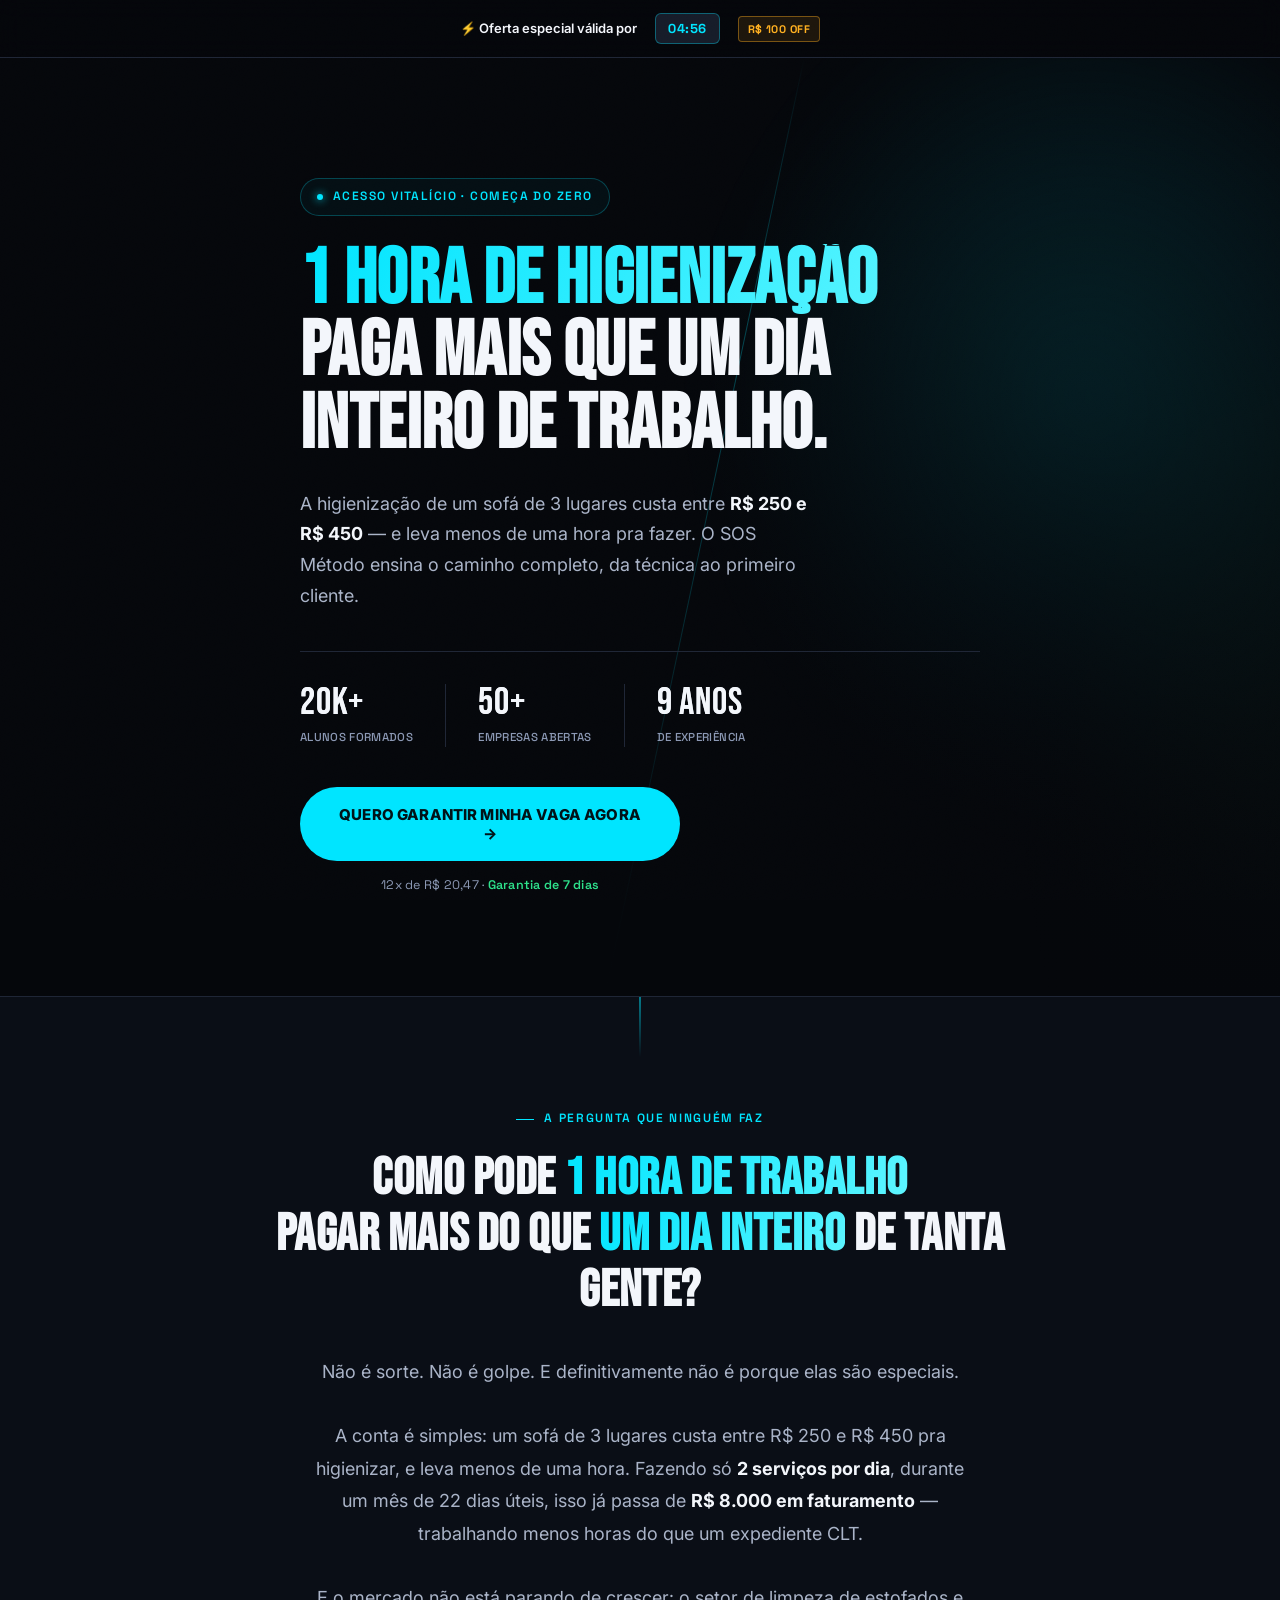
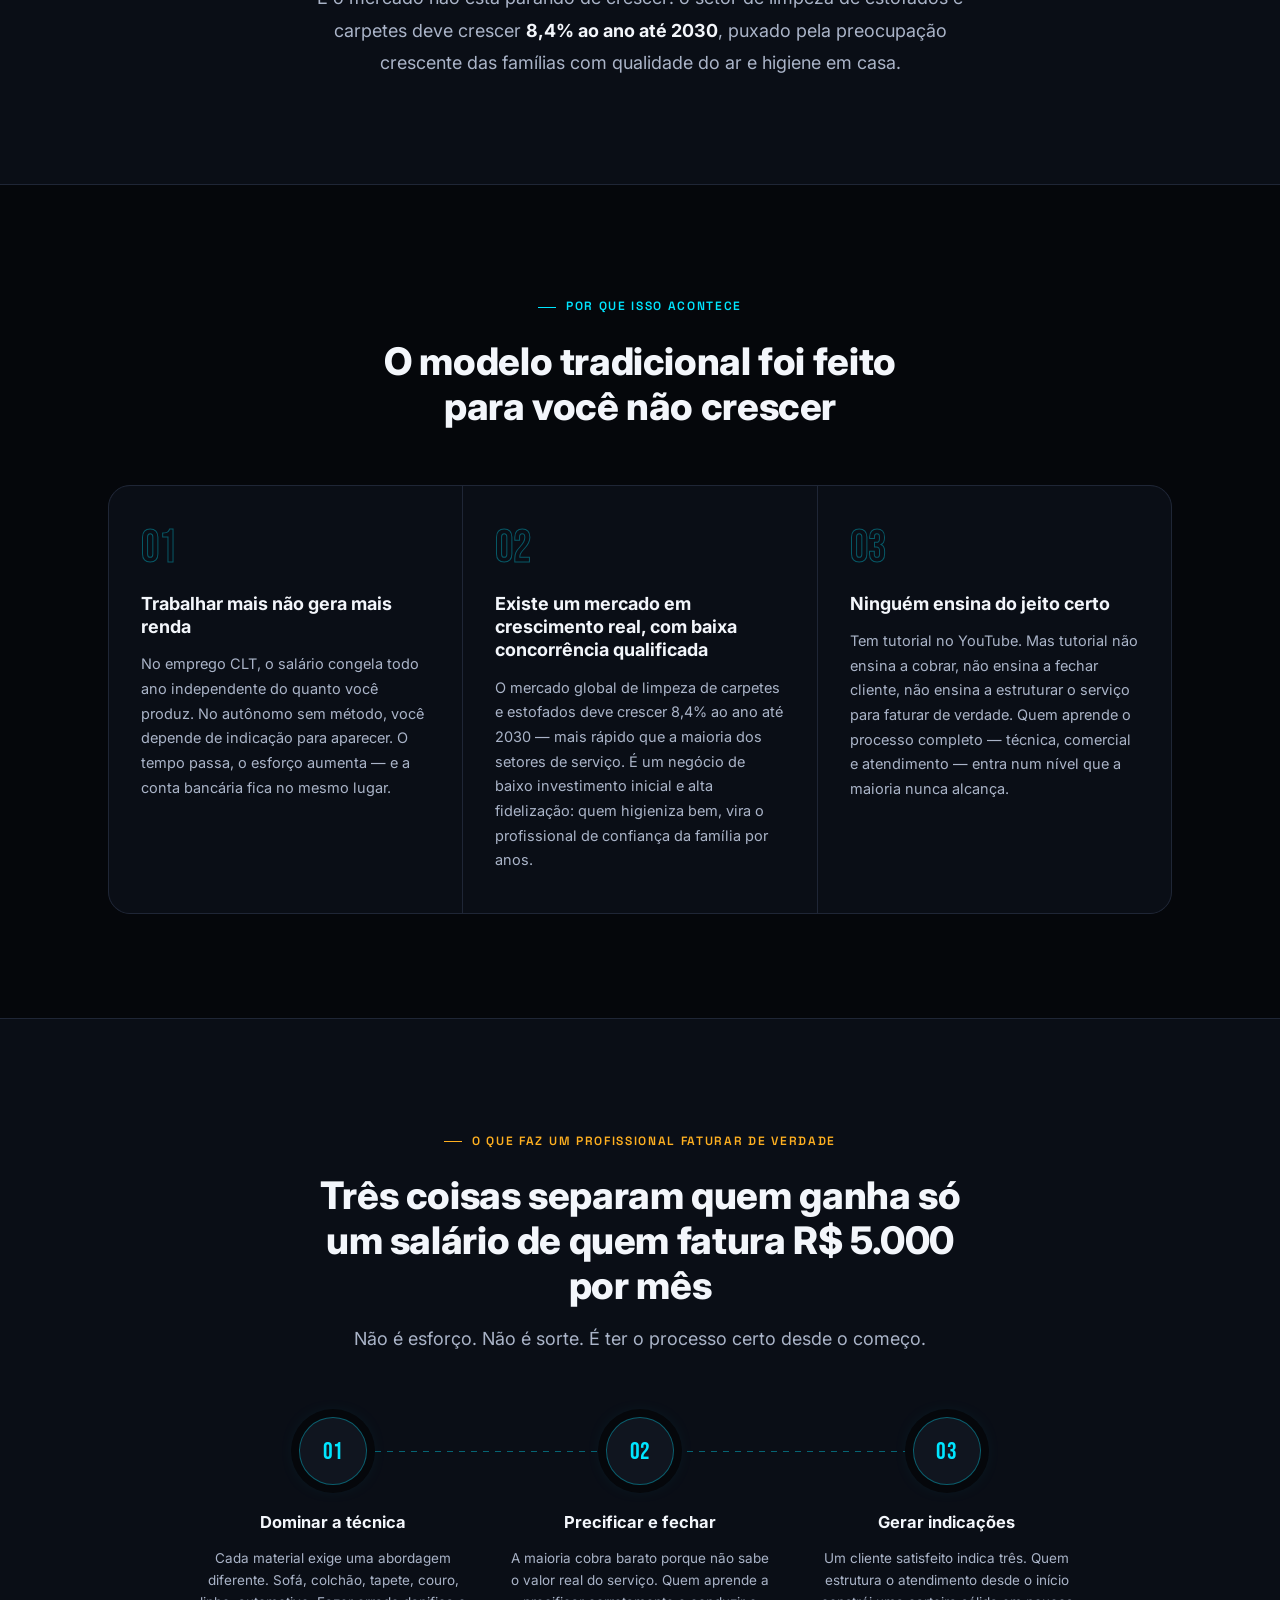
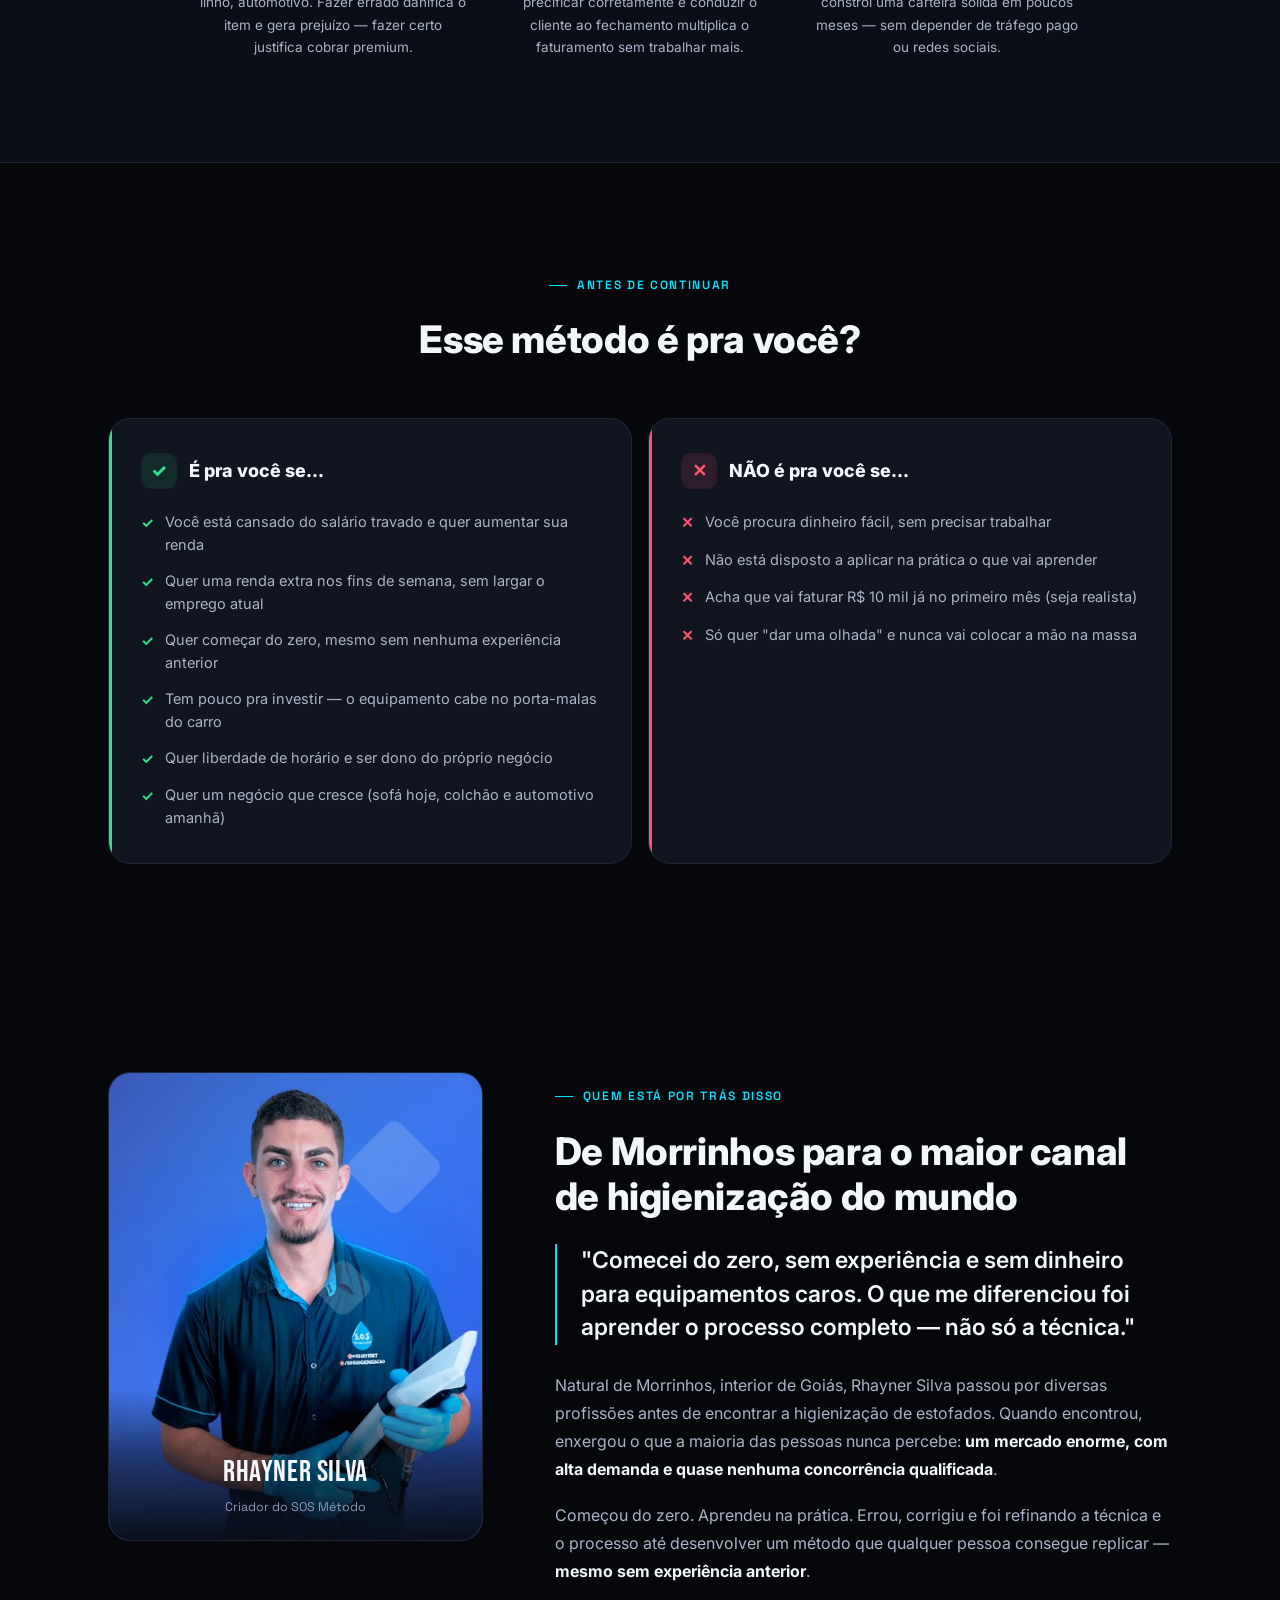
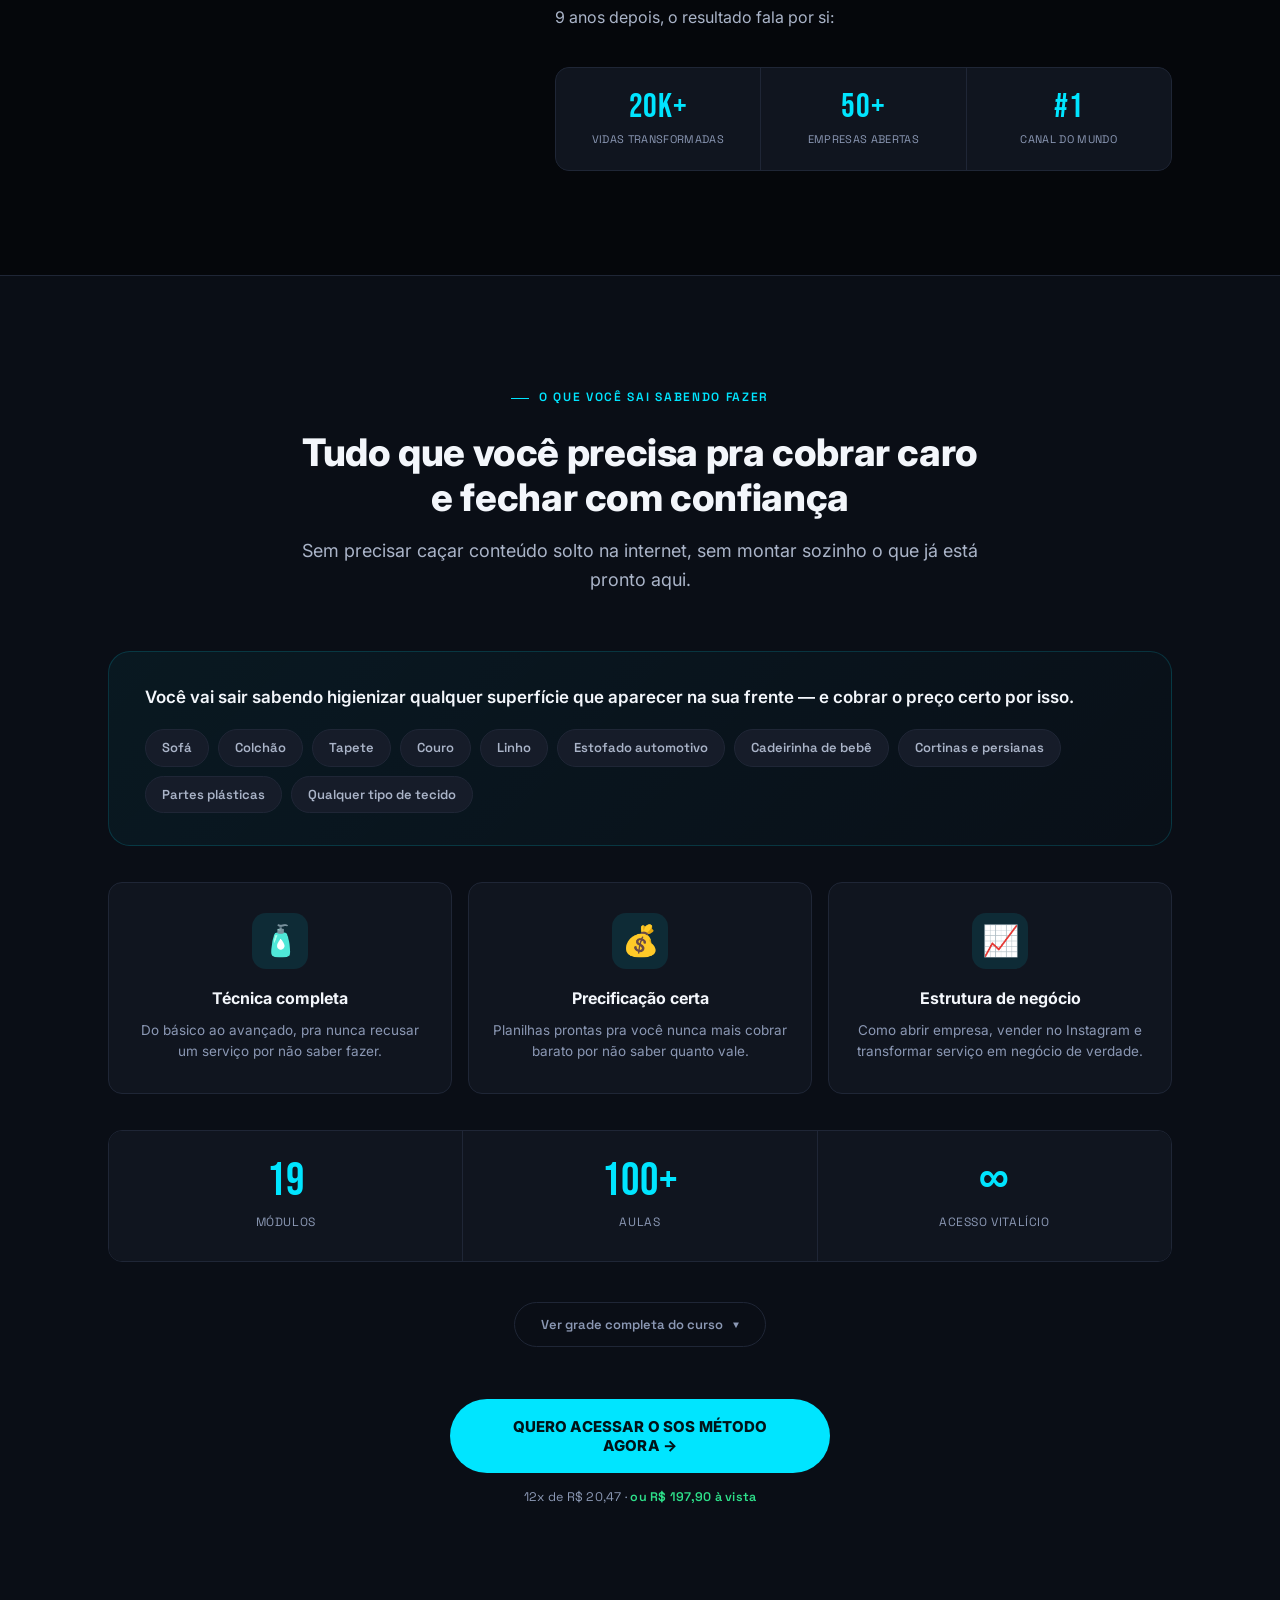
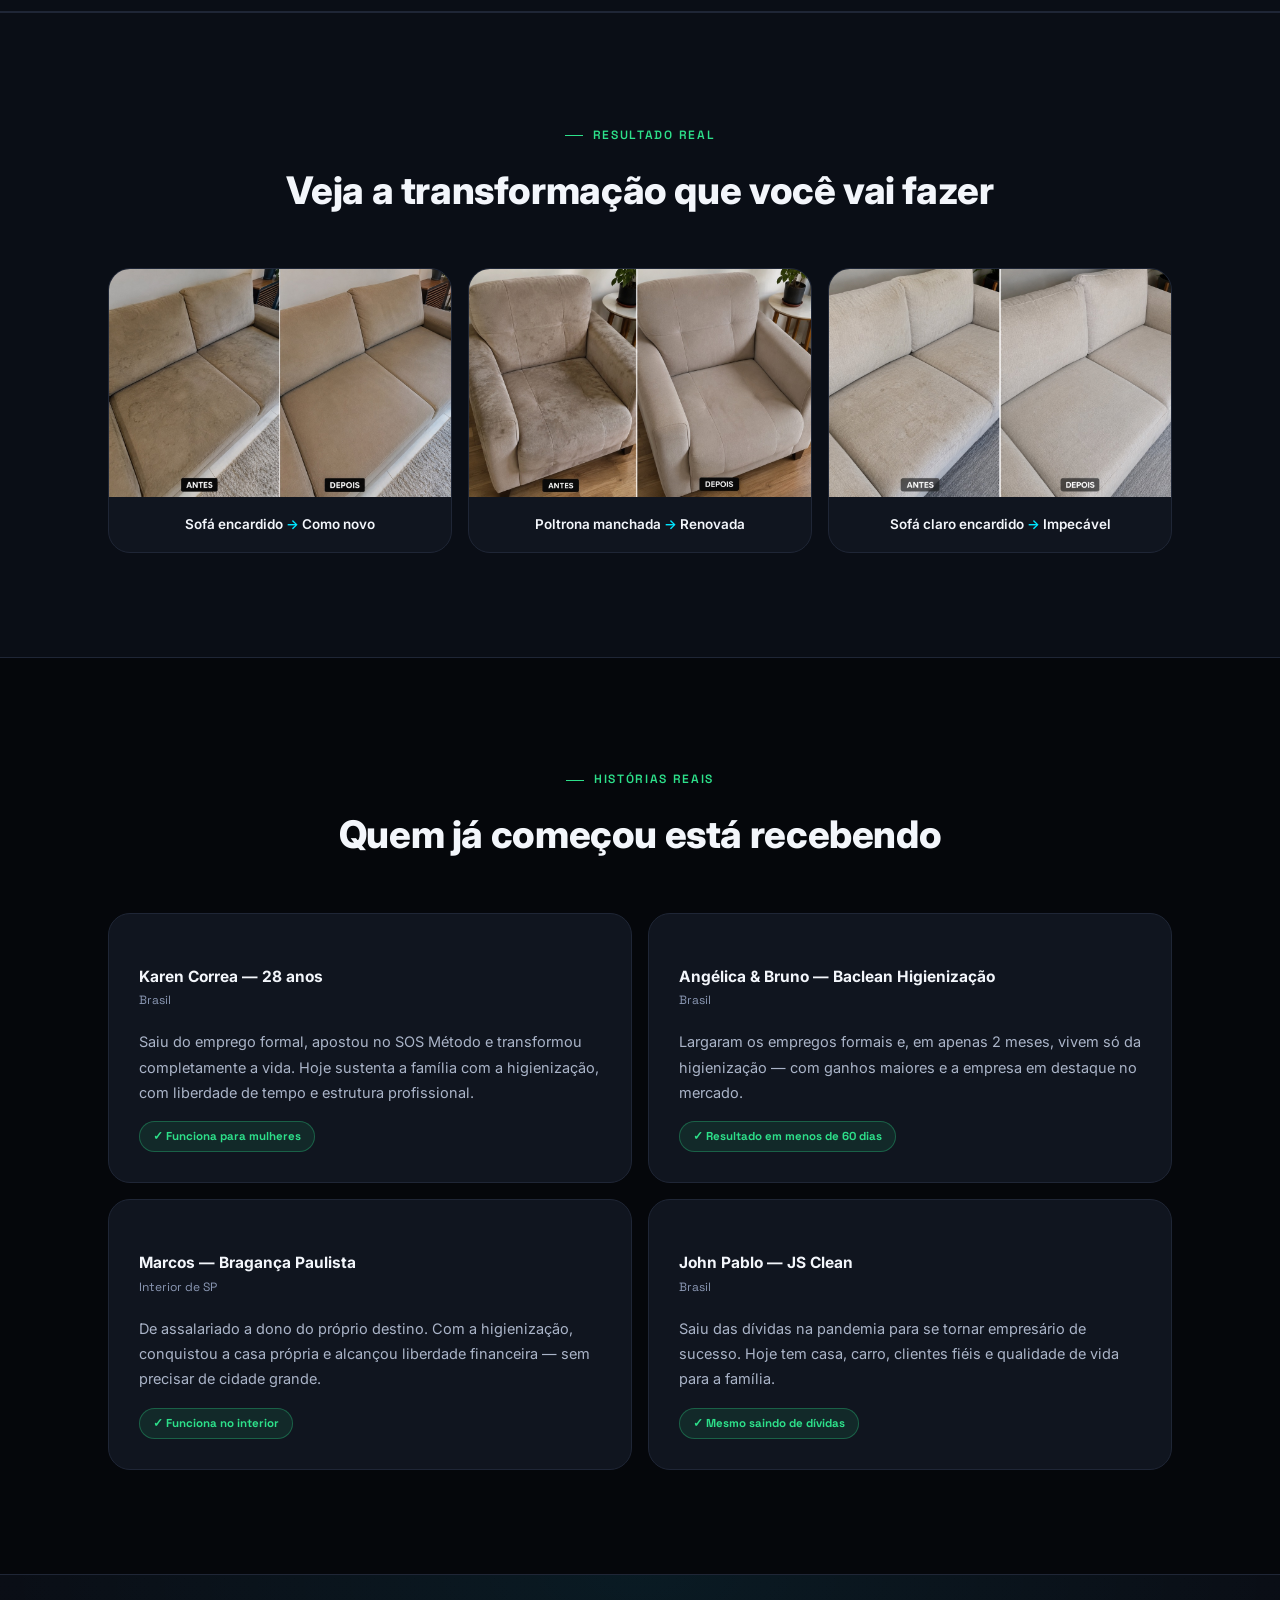
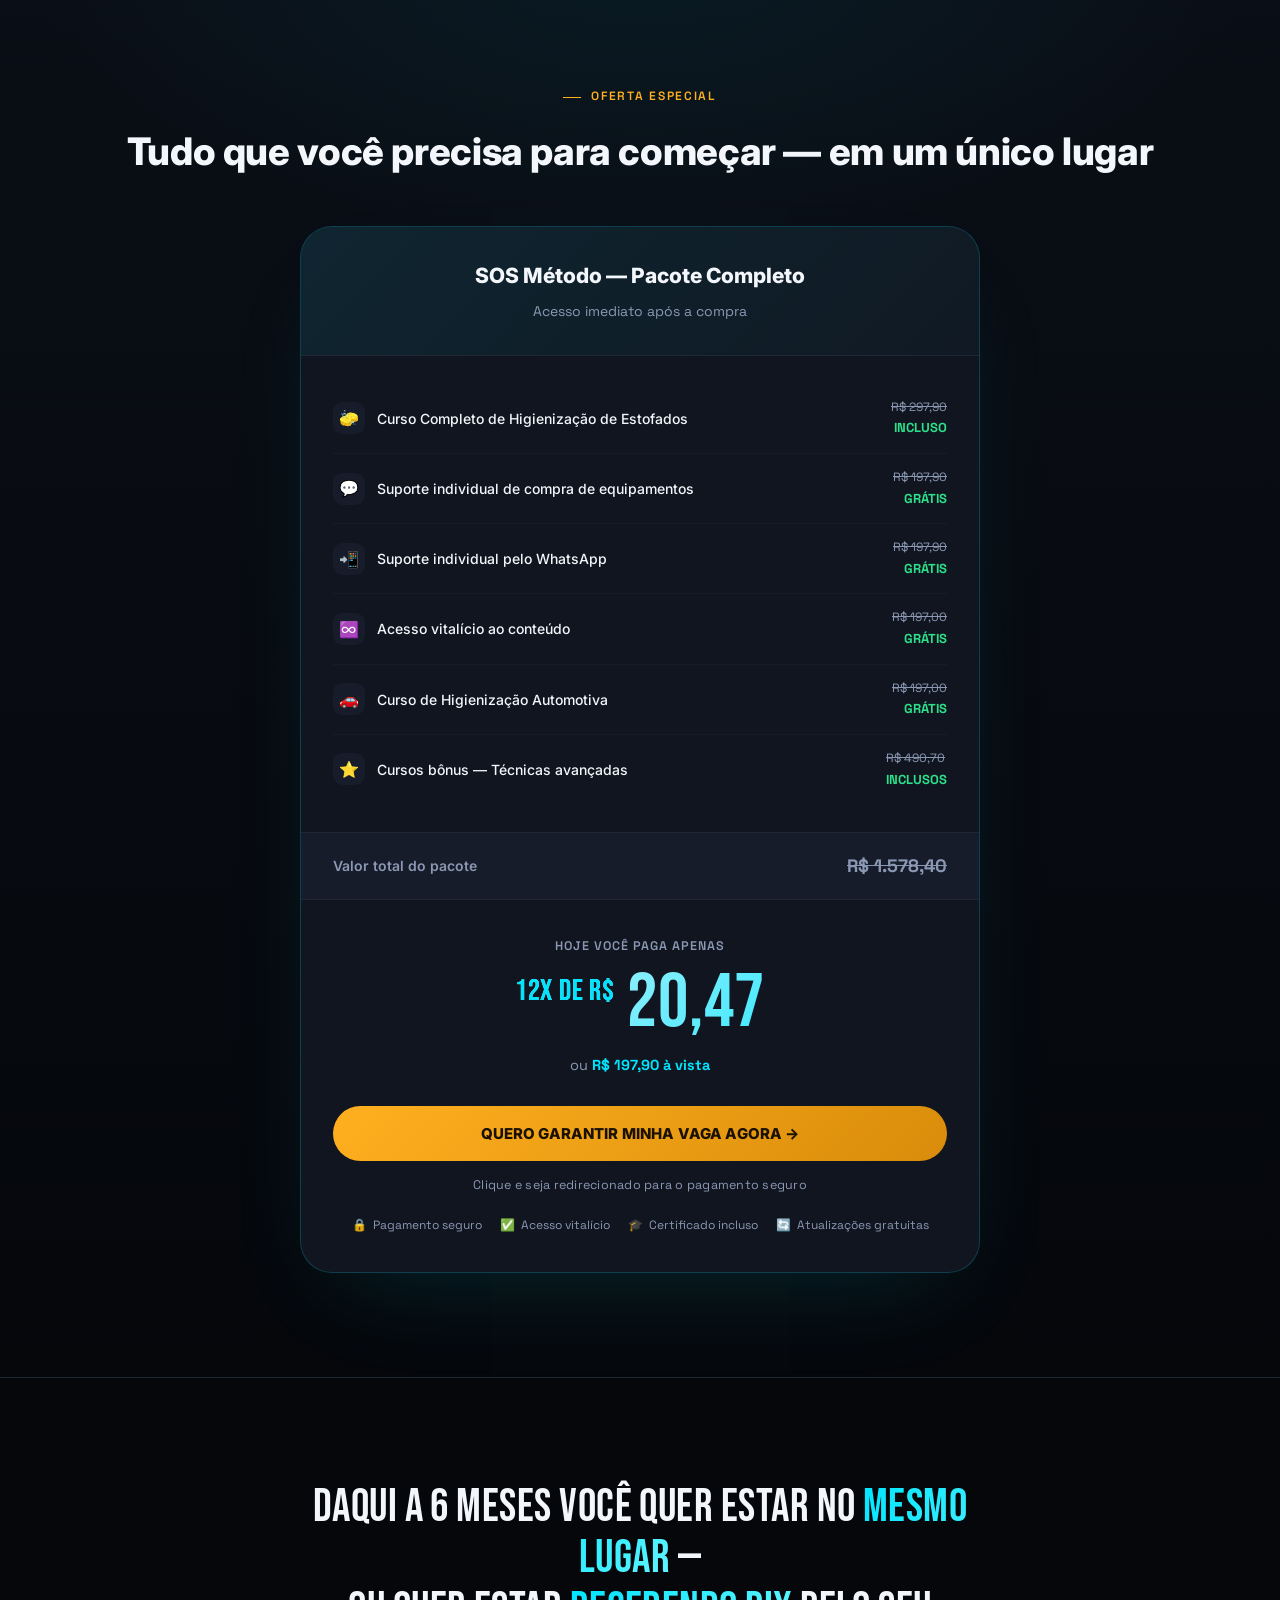
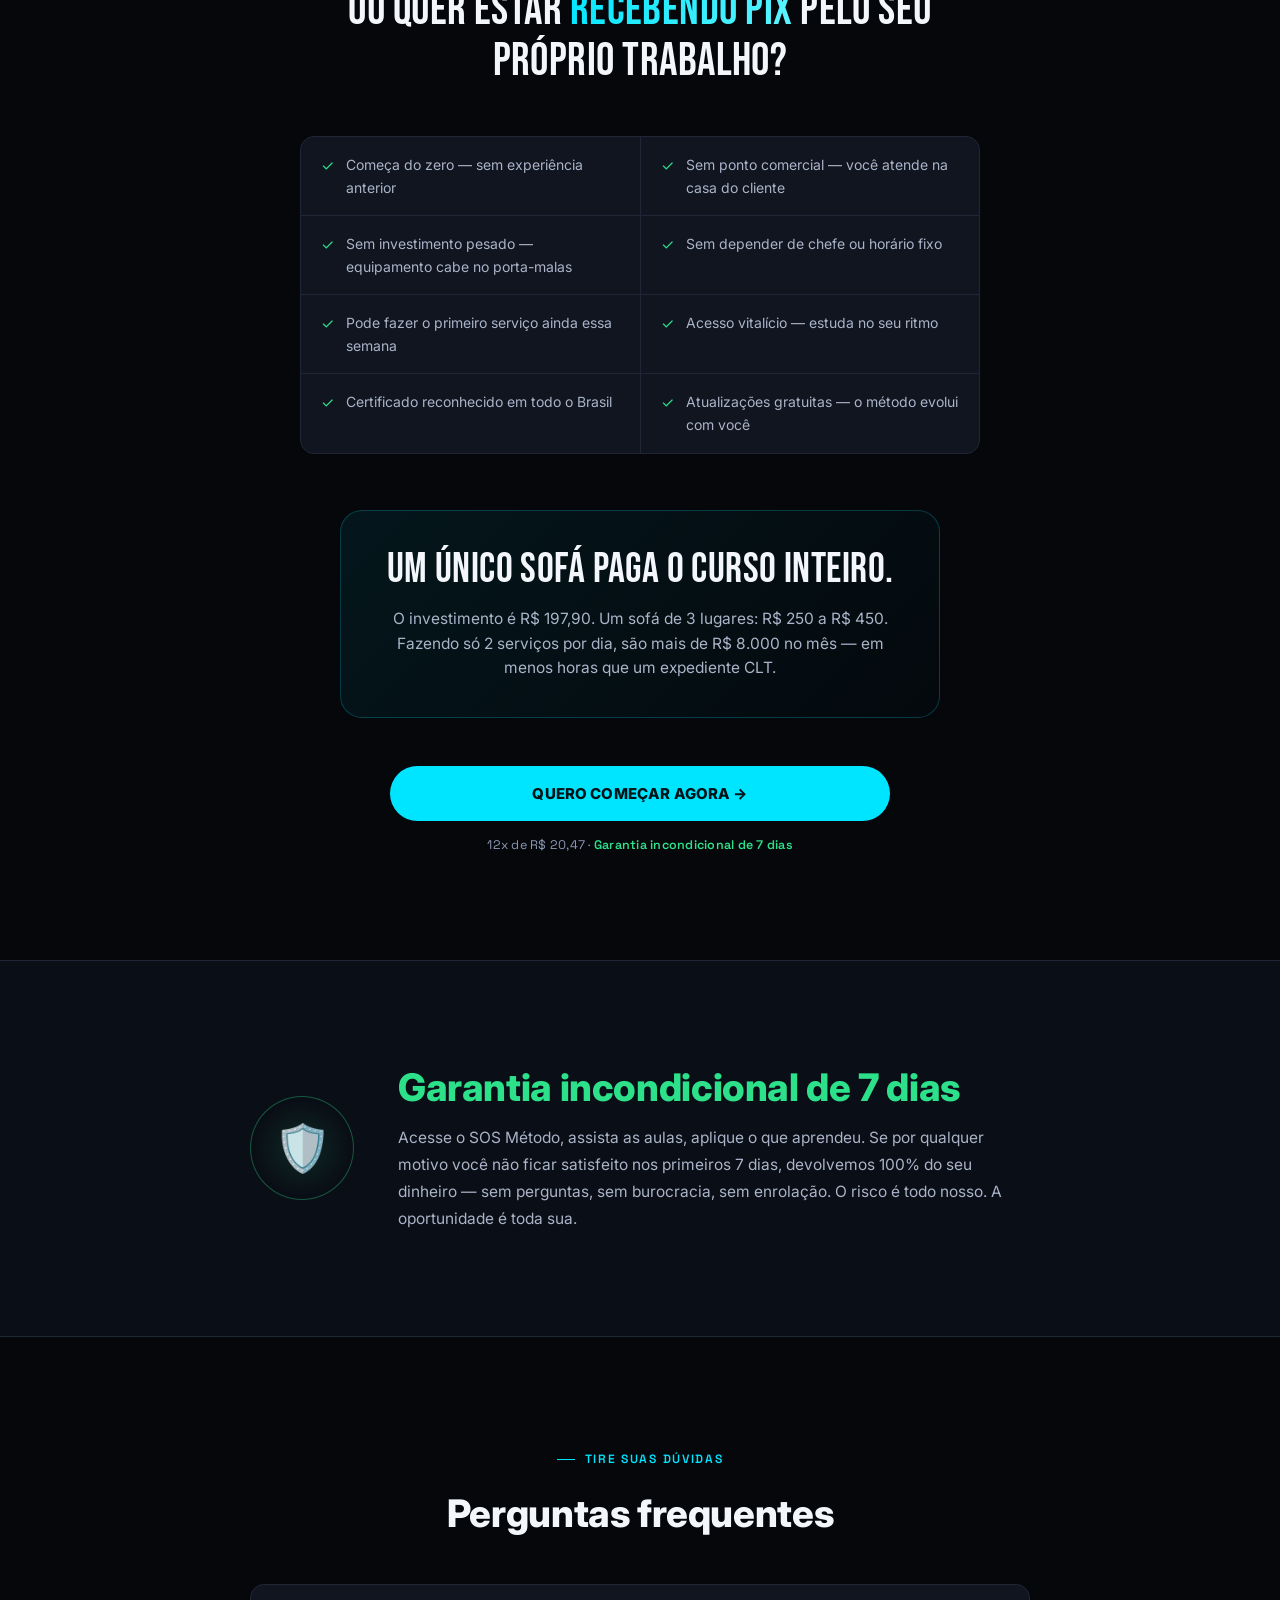
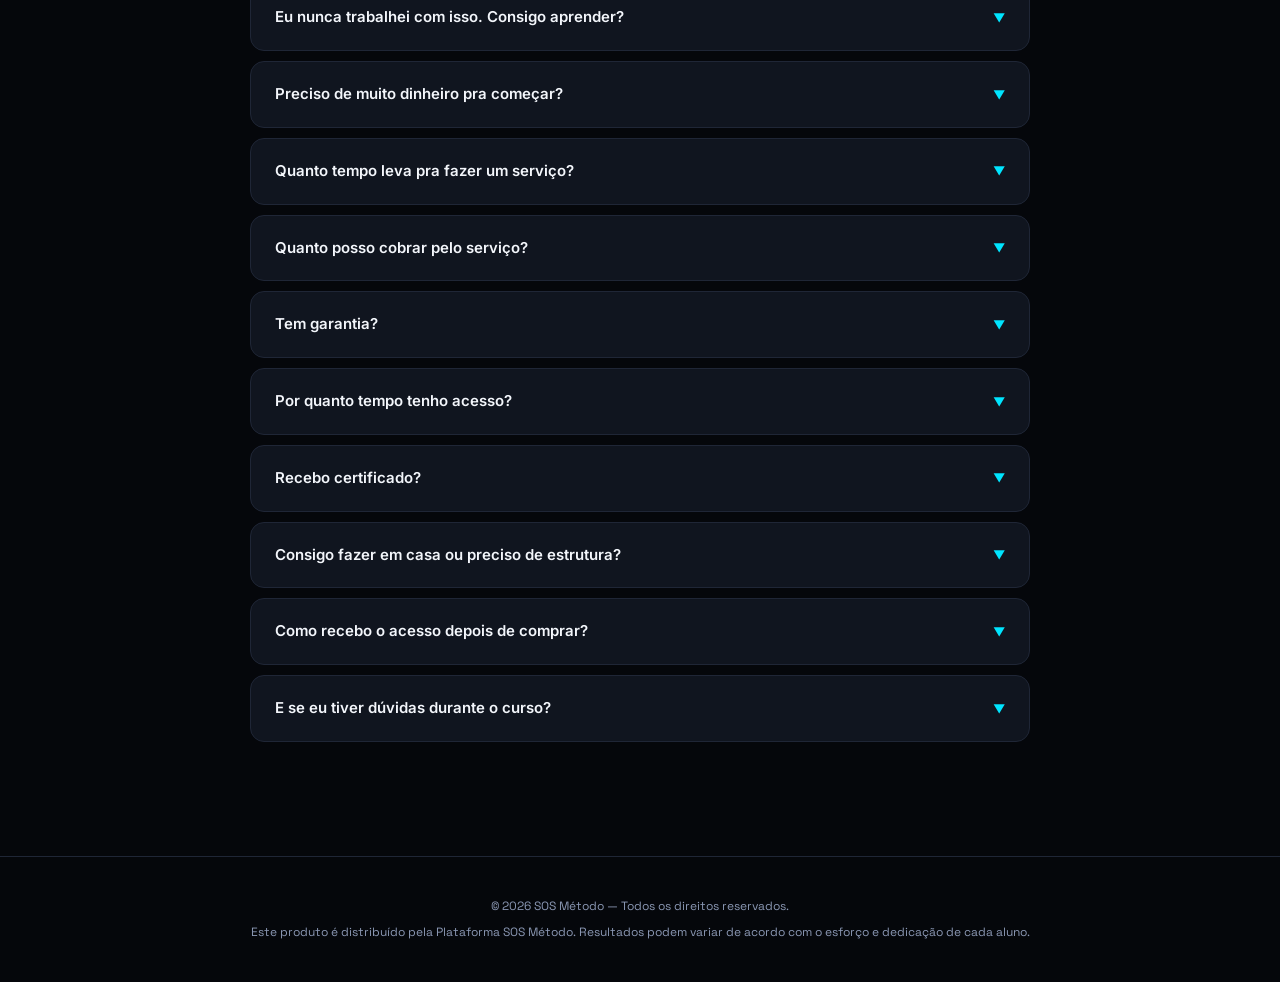
==== commit d15017ee: "Volta o checkout da pagina principal para a configuracao padrao Remove afid/src=elias do link e devo" ====
--- a/index.html
+++ b/index.html
@@ -836,7 +836,7 @@
         <div class="preco-label">Hoje você paga apenas</div>
         <div class="preco-parcela"><sup>12x de R$</sup> 20,47</div>
         <div class="preco-avista">ou <strong>R$ 197,90 à vista</strong></div>
-        <button class="btn gold" id="comprar" onclick="window.open('https://pay.kiwify.com.br/llBxiaL?afid=waP5Te17&amp;src=elias','_blank')">QUERO GARANTIR MINHA VAGA AGORA →</button>
+        <button class="btn gold" id="comprar" onclick="window.open('https://pay.kiwify.com.br/llBxiaL','_blank')">QUERO GARANTIR MINHA VAGA AGORA →</button>
         <div class="btn-sub">Clique e seja redirecionado para o pagamento seguro</div>
         <div class="garantias">
           <div class="garantia-item"><span>🔒</span> Pagamento seguro</div>
@@ -1189,7 +1189,7 @@
   var btn = document.getElementById('comprar');
   if(btn){
     btn.onclick = function(){
-      window.open(buildCheckoutUrl('https://pay.kiwify.com.br/llBxiaL?afid=waP5Te17&src=elias'), '_blank');
+      window.open(buildCheckoutUrl('https://pay.kiwify.com.br/llBxiaL'), '_blank');
     };
   }
 }
